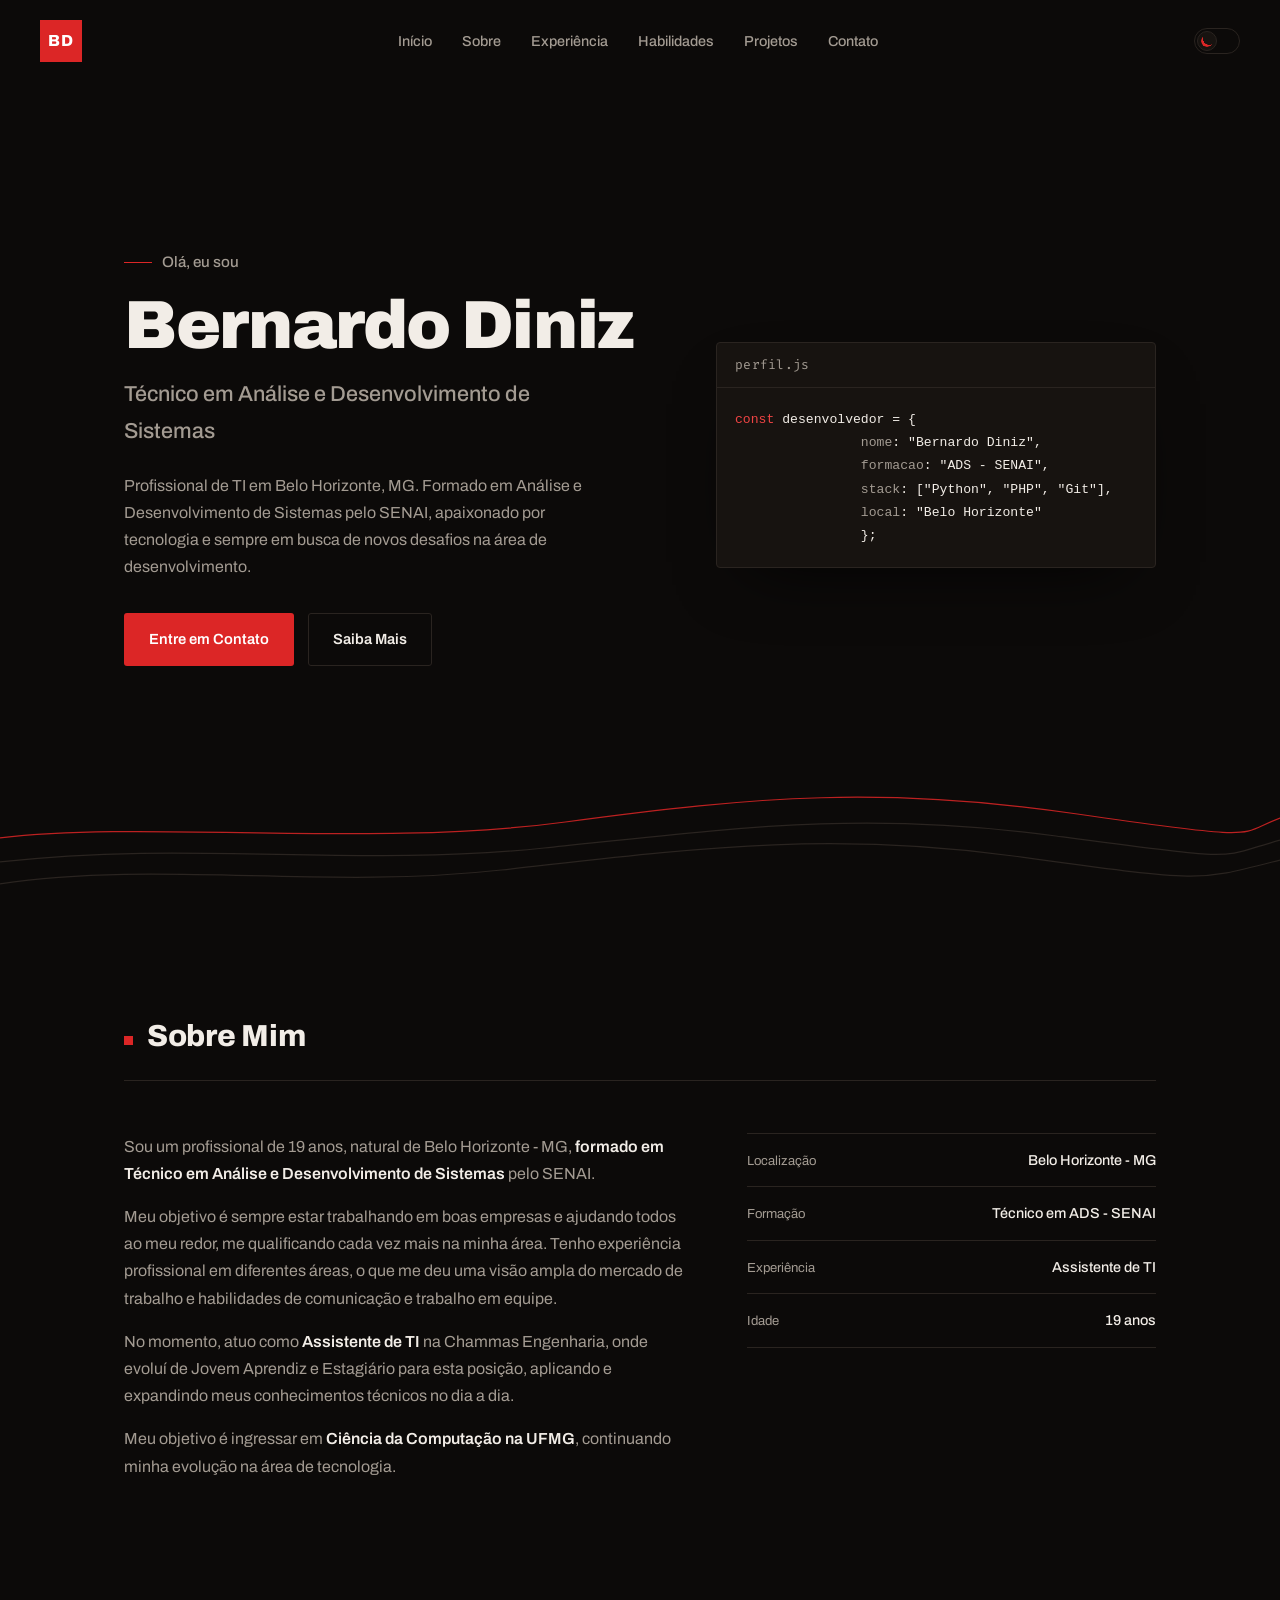
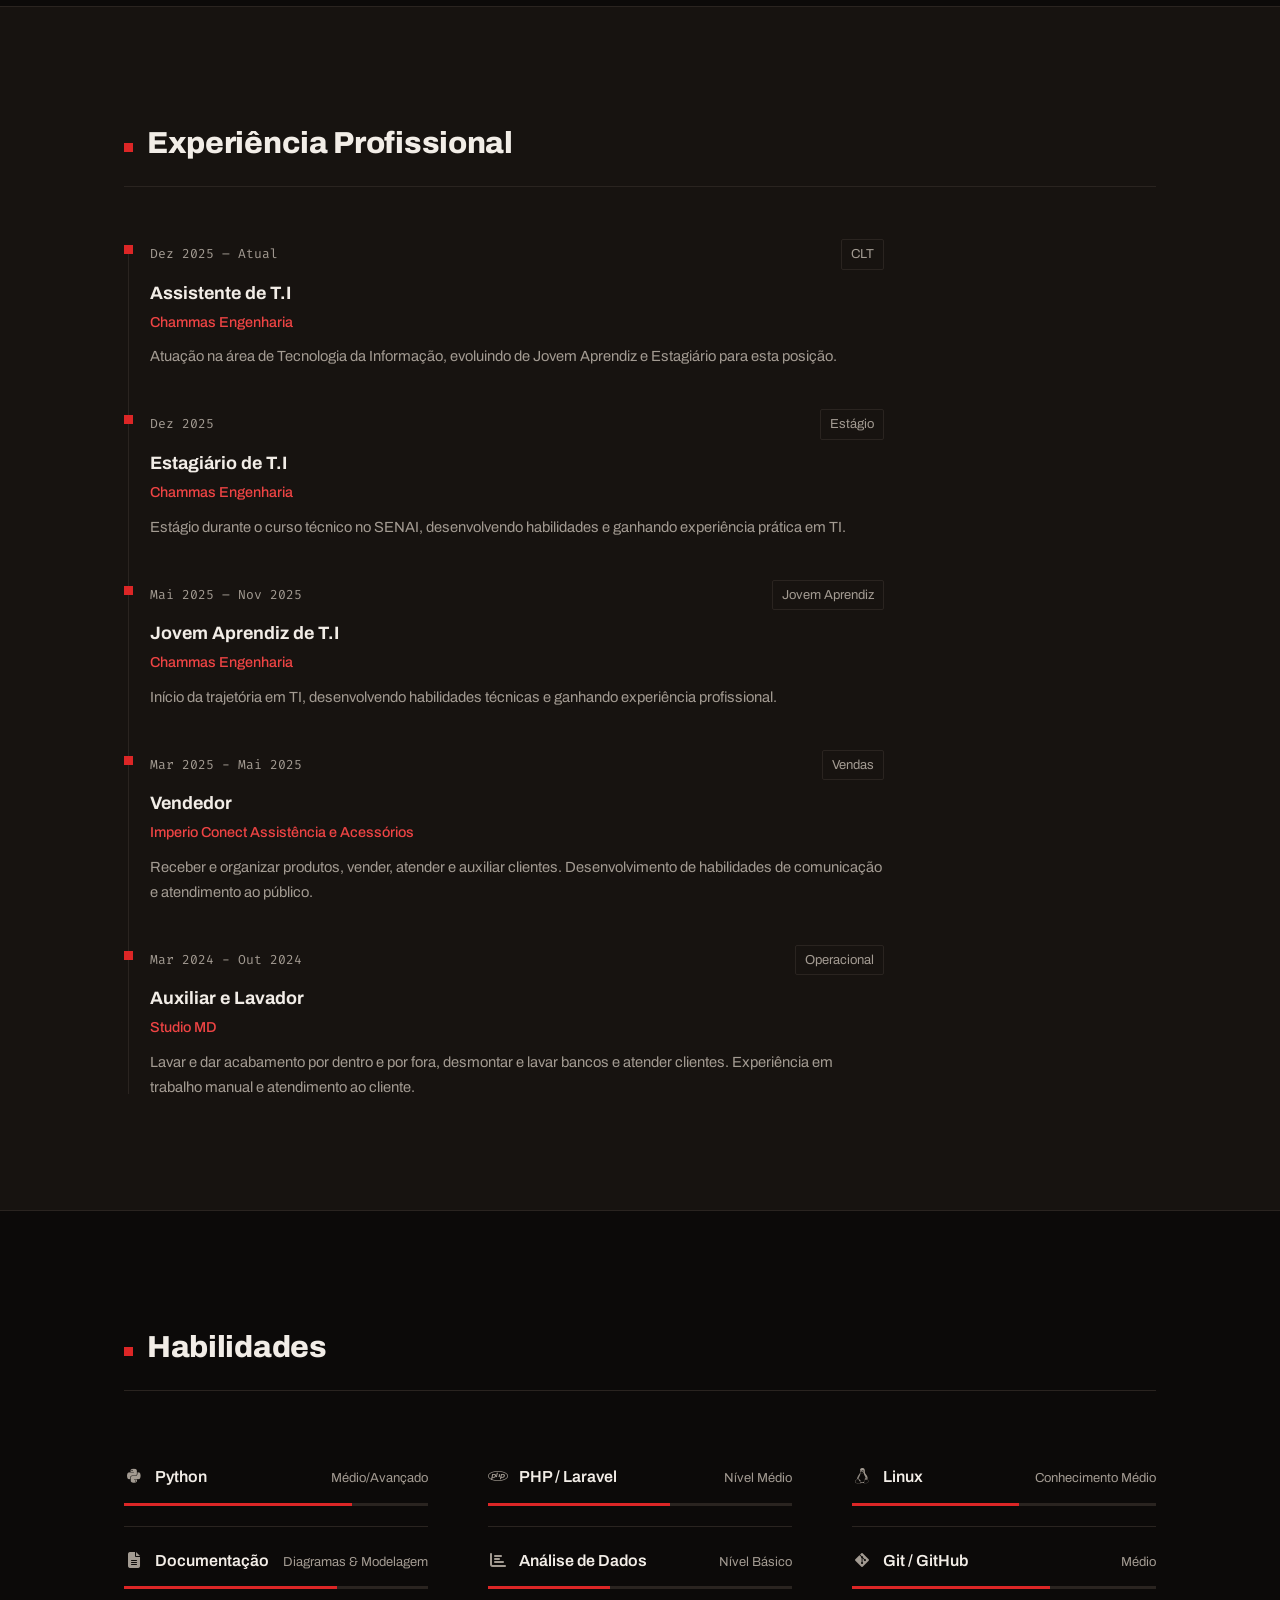
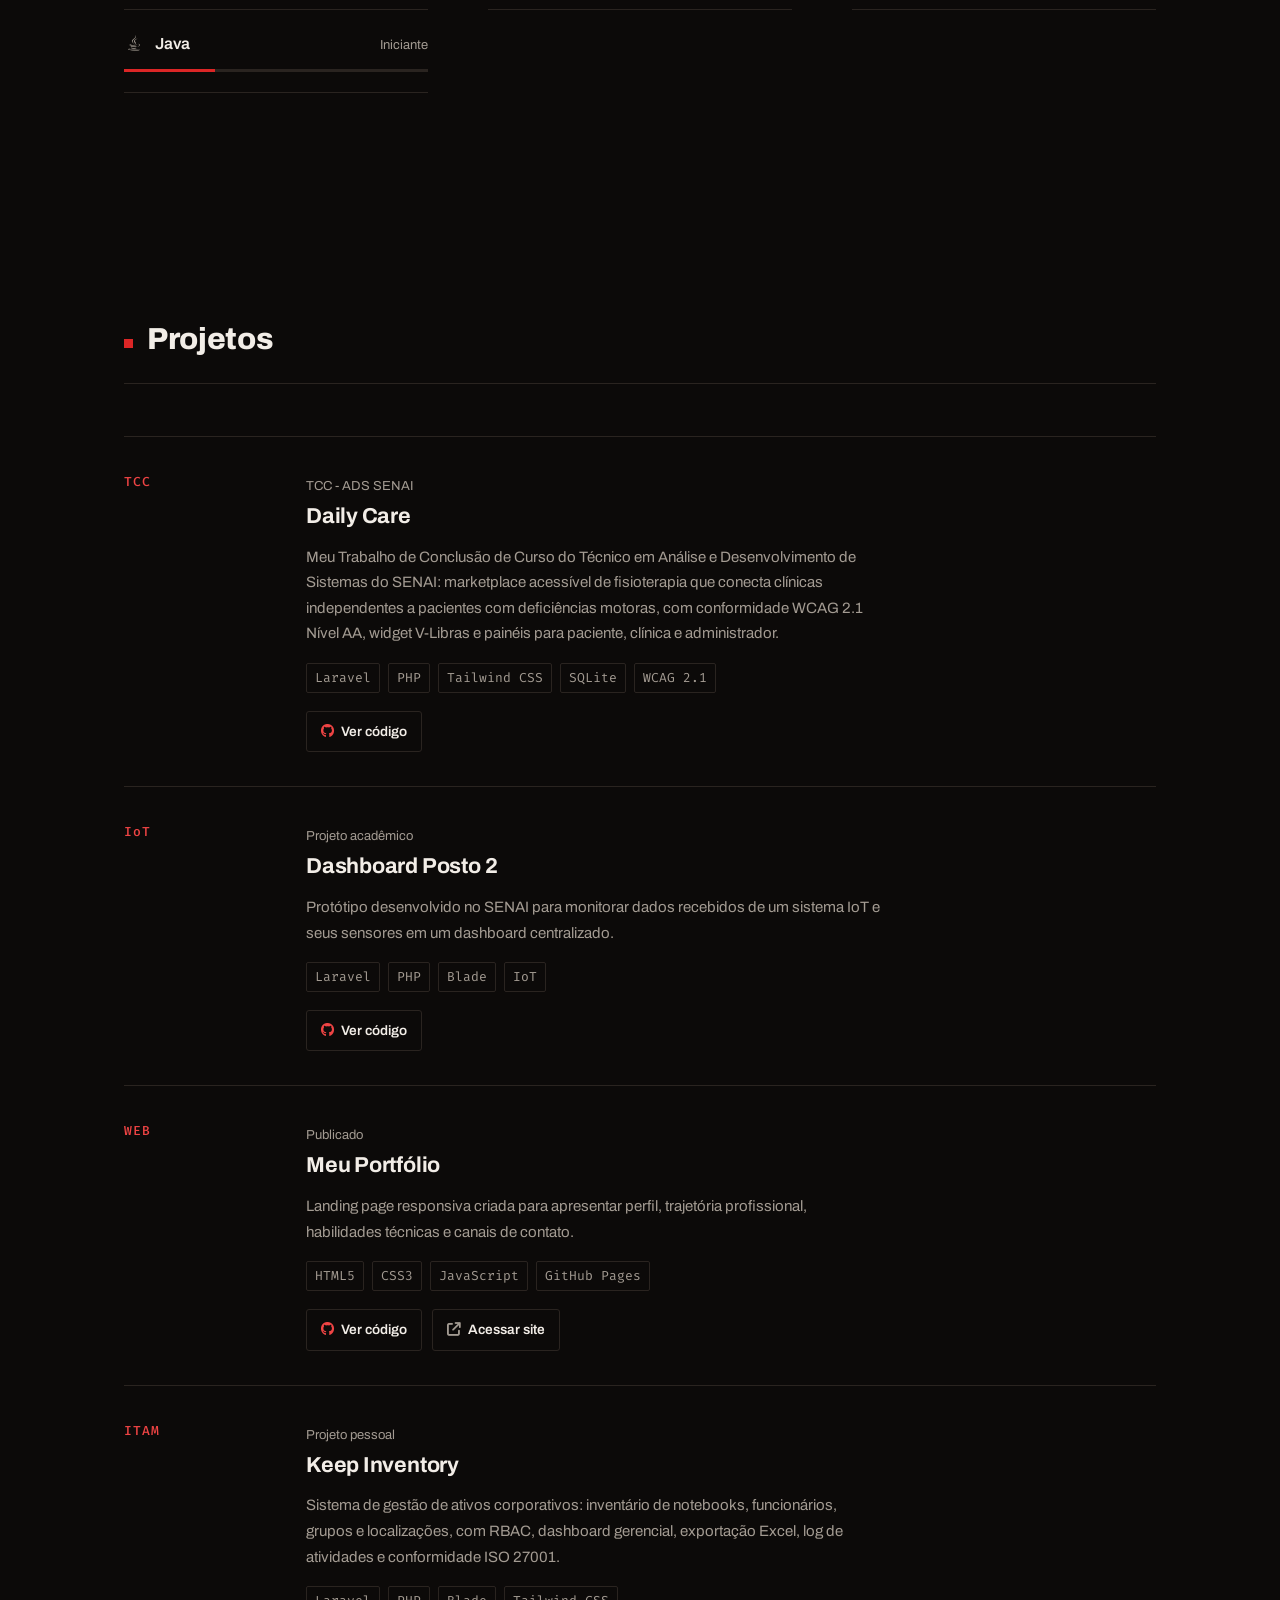
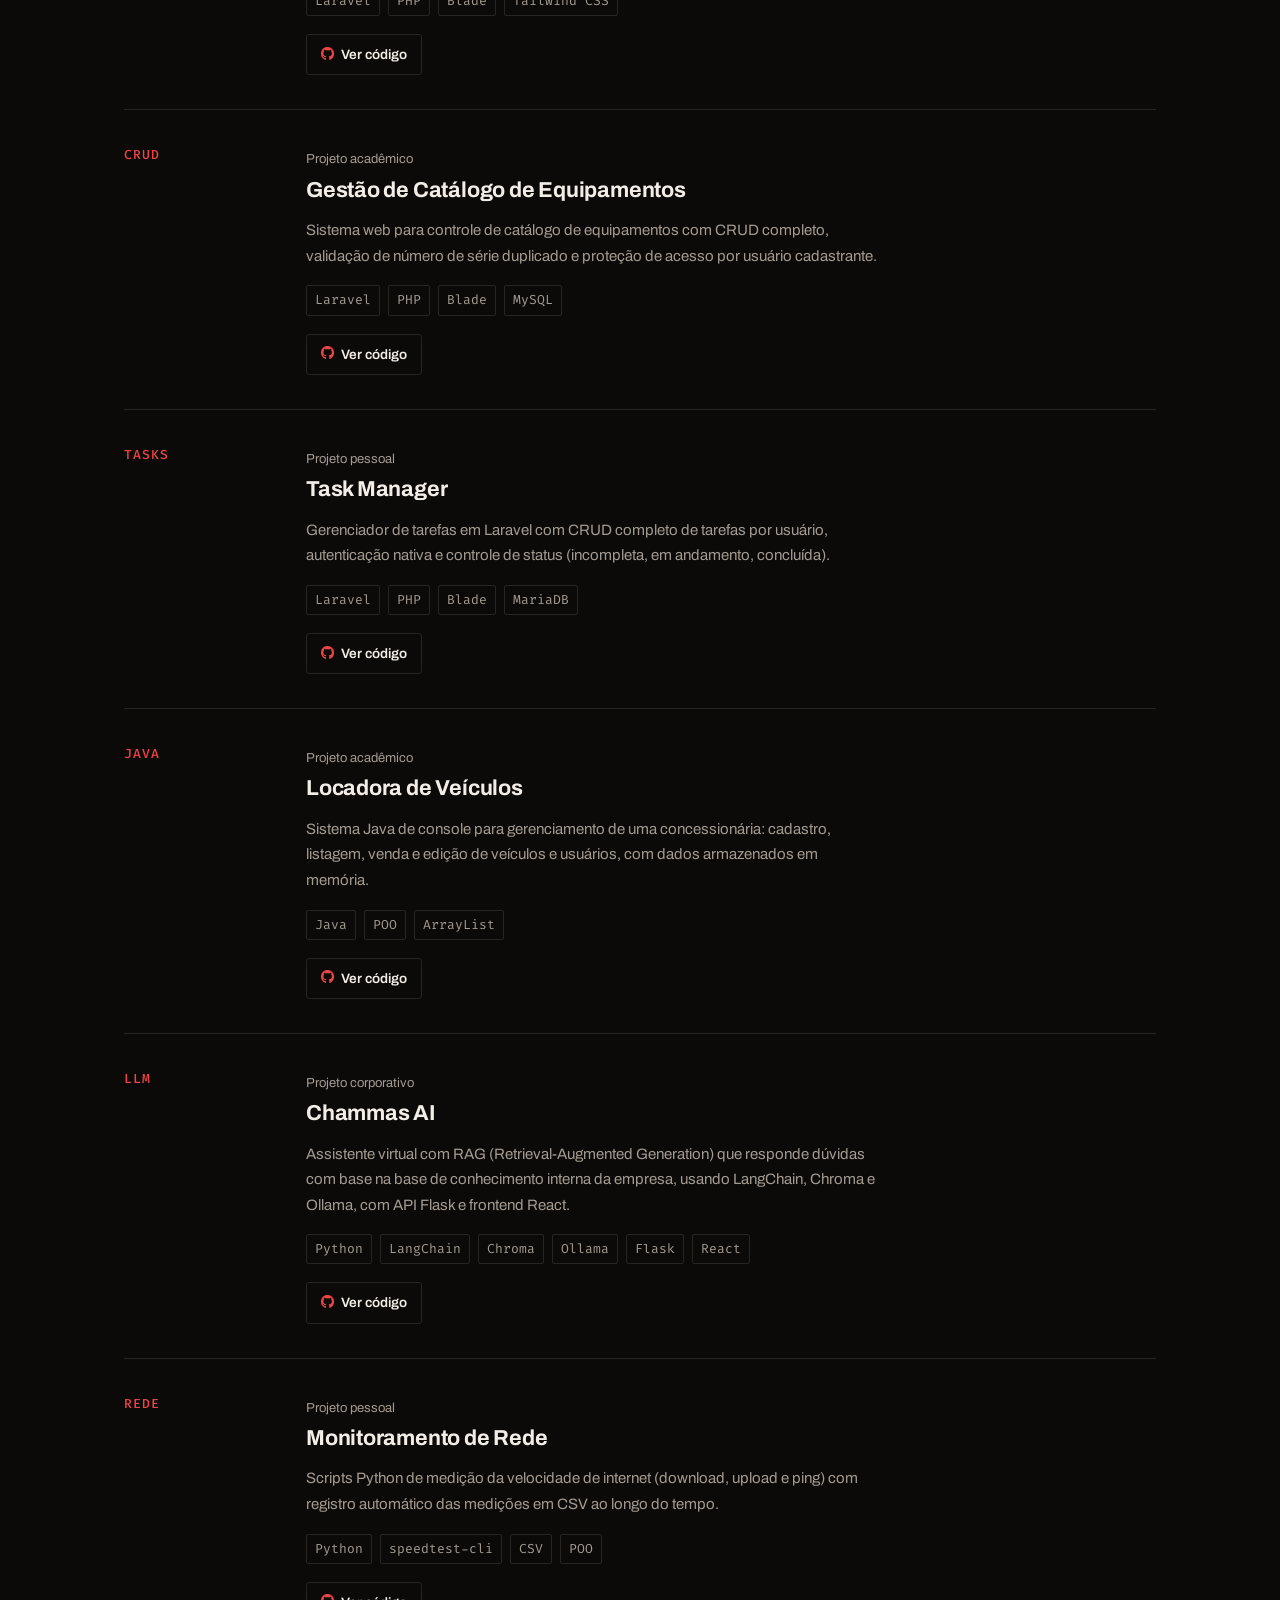
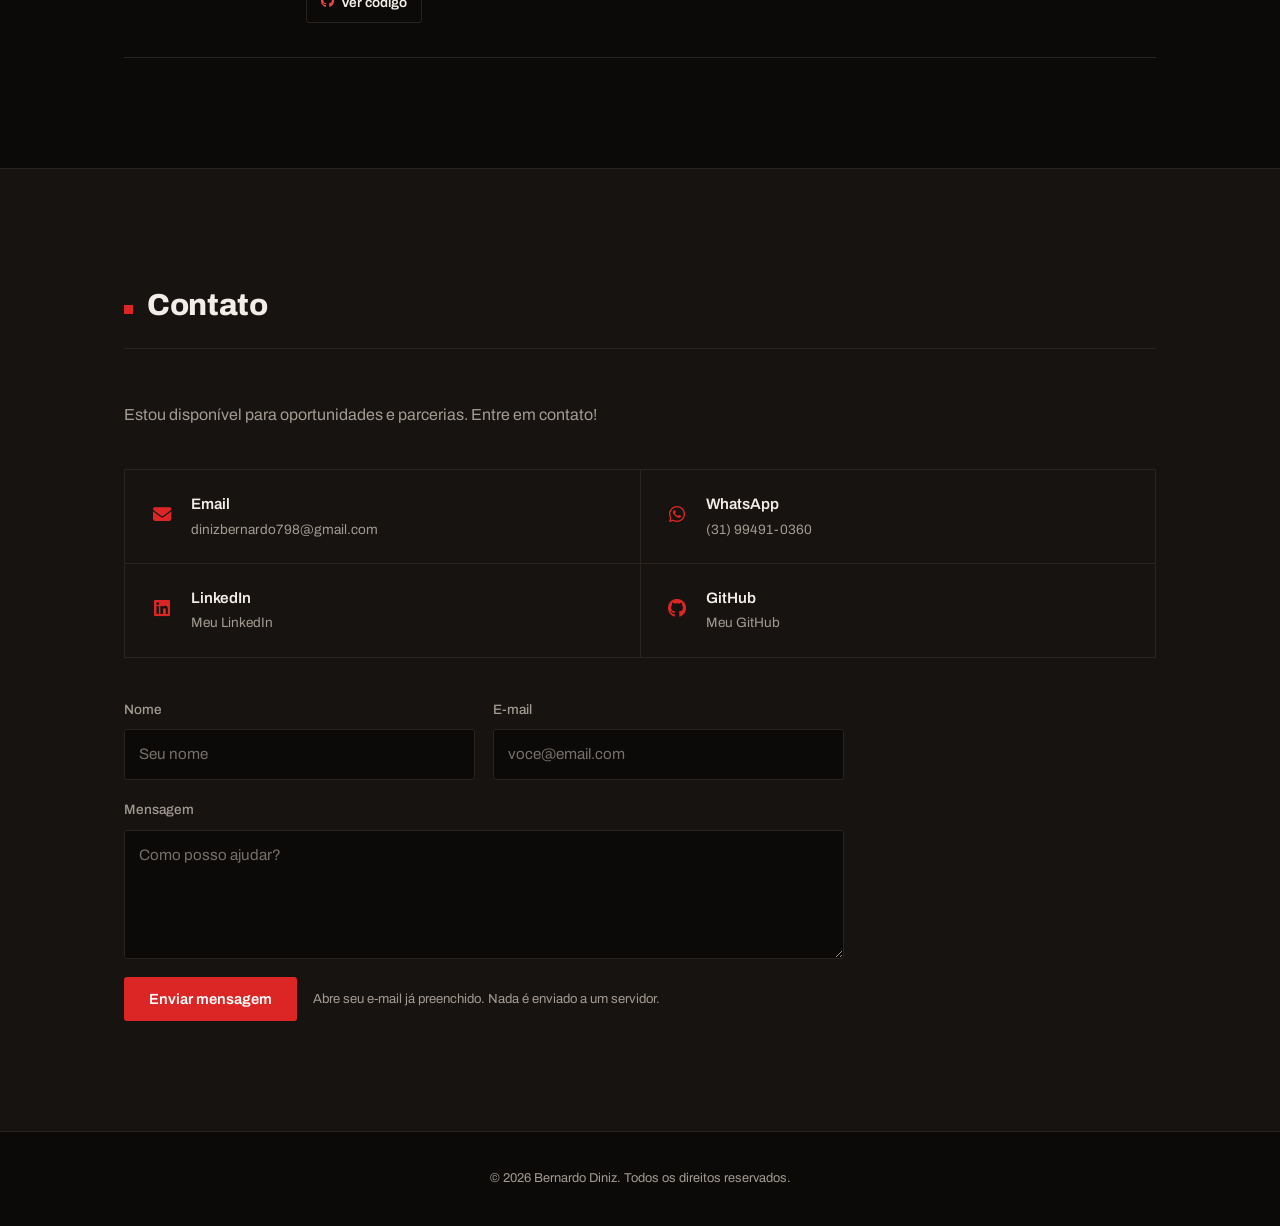
==== index.html @ f407afa0 "feat: redesenha o portfólio na direção "Minério" Reinterpreta a identidade preto-e-vermelho como uma" ====
<!DOCTYPE html>
<html lang="pt-BR">

<head>
  <meta charset="UTF-8">
  <meta name="viewport" content="width=device-width, initial-scale=1.0">
  <meta name="description"
    content="Portfólio de Bernardo Diniz, Assistente de TI em Belo Horizonte - MG. Formado em Análise e Desenvolvimento de Sistemas pelo SENAI, com experiência em Python, PHP/Laravel, Linux e Git.">
  <meta name="theme-color" content="#0c0a09">
  <link rel="icon"
    href="data:image/svg+xml,%3Csvg xmlns='http://www.w3.org/2000/svg' viewBox='0 0 100 100'%3E%3Crect width='100' height='100' rx='20' fill='%23dc2626'/%3E%3Ctext x='50' y='55' font-family='Arial' font-size='45' font-weight='bold' fill='white' text-anchor='middle' dominant-baseline='middle'%3EBD%3C/text%3E%3C/svg%3E">
  <title>Bernardo Diniz | Portfólio</title>
  <!-- avoid-ai-design-ignore-file: K7 — o estilo de foco (:focus-visible) é definido globalmente em style.css -->
  <script>document.documentElement.classList.add('js');</script>
  <link rel="preconnect" href="https://fonts.googleapis.com">
  <link rel="preconnect" href="https://fonts.gstatic.com" crossorigin>
  <link
    href="https://fonts.googleapis.com/css2?family=Archivo:wght@400;500;600;700;800;900&family=Fira+Code:wght@400;500&display=swap"
    rel="stylesheet">
  <link rel="stylesheet" href="https://cdnjs.cloudflare.com/ajax/libs/font-awesome/6.5.1/css/all.min.css">
  <link rel="stylesheet" href="style.css">
</head>

<body>
  <div class="scroll-progress" aria-hidden="true"></div>

  <a class="skip-link" href="#main">Pular para o conteúdo</a>

  <nav class="navbar" aria-label="Navegação principal">
    <a class="nav-brand" href="#home" aria-label="Bernardo Diniz — início">
      <span class="brand-mark" aria-hidden="true">BD</span>
    </a>
    <ul class="nav-links" id="nav-links">
      <li><a href="#home">Início</a></li>
      <li><a href="#about">Sobre</a></li>
      <li><a href="#experience">Experiência</a></li>
      <li><a href="#skills">Habilidades</a></li>
      <li><a href="#projects">Projetos</a></li>
      <li><a href="#contact">Contato</a></li>
    </ul>
    <div class="nav-actions">
      <label class="theme-toggle" for="theme-switch">
        <input type="checkbox" id="theme-switch" class="theme-input" aria-label="Alternar entre tema escuro e claro">
        <span class="theme-track" aria-hidden="true">
          <span class="theme-thumb">
            <span class="theme-face theme-face-moon"></span>
            <span class="theme-face theme-face-sun"></span>
          </span>
        </span>
      </label>
      <button class="menu-toggle" aria-label="Menu" aria-expanded="false" aria-controls="nav-links">
        <span></span>
        <span></span>
        <span></span>
      </button>
    </div>
  </nav>

  <main id="main">
    <section id="home" class="hero">
      <div class="hero-inner">
        <div class="hero-content">
          <p class="hero-greeting">Olá, eu sou</p>
          <h1 class="hero-name">Bernardo Diniz</h1>
          <h2 class="hero-title">Técnico em Análise e Desenvolvimento de Sistemas</h2>
          <p class="hero-description">Profissional de TI em Belo Horizonte, MG. Formado em Análise e Desenvolvimento de
            Sistemas pelo SENAI, apaixonado por tecnologia e sempre em busca de novos desafios na área de
            desenvolvimento.</p>
          <div class="hero-buttons">
            <a href="#contact" class="btn btn-primary">Entre em Contato</a>
            <a href="#about" class="btn btn-secondary">Saiba Mais</a>
          </div>
        </div>
        <div class="hero-decoration">
          <div class="code-block">
            <div class="code-head">perfil.js</div>
            <pre><code><span class="code-keyword">const</span> <span class="code-var">desenvolvedor</span> = {
                <span class="code-prop">nome</span>: <span class="code-string">"Bernardo Diniz"</span>,
                <span class="code-prop">formacao</span>: <span class="code-string">"ADS - SENAI"</span>,
                <span class="code-prop">stack</span>: [<span class="code-string">"Python"</span>, <span
                  class="code-string">"PHP"</span>, <span class="code-string">"Git"</span>],
                <span class="code-prop">local</span>: <span class="code-string">"Belo Horizonte"</span>
                };</code></pre>
          </div>
        </div>
      </div>
      <svg class="strata" viewBox="0 0 1200 150" preserveAspectRatio="none" aria-hidden="true" focusable="false">
        <path d="M0 132 C 150 108, 300 138, 470 118 S 770 78, 950 104 S 1120 130, 1200 108" />
        <path d="M0 110 C 180 88, 330 116, 510 96 S 810 58, 990 84 S 1140 106, 1200 88" />
        <path class="strata-signal" d="M0 86 C 140 68, 350 96, 530 70 S 830 34, 1010 62 S 1160 82, 1200 66" />
      </svg>
    </section>

    <section id="about" class="section about">
      <div class="container">
        <div class="section-head">
          <h2 class="section-title">Sobre Mim</h2>
        </div>
        <div class="about-content">
          <div class="about-text">
            <p>Sou um profissional de 19 anos, natural de Belo Horizonte - MG, <strong>formado em Técnico em Análise e
                Desenvolvimento de Sistemas</strong> pelo SENAI.</p>
            <p>Meu objetivo é sempre estar trabalhando em boas empresas e ajudando todos ao meu redor, me qualificando
              cada vez mais na minha área. Tenho experiência profissional em diferentes áreas, o que me deu uma visão
              ampla do mercado de trabalho e habilidades de comunicação e trabalho em equipe.</p>
            <p>No momento, atuo como <strong>Assistente de TI</strong> na Chammas Engenharia, onde evoluí de Jovem
              Aprendiz e Estagiário para esta posição, aplicando e expandindo meus conhecimentos técnicos no dia a dia.
            </p>
            <p>Meu objetivo é ingressar em <strong>Ciência da Computação na UFMG</strong>, continuando minha evolução na
              área de tecnologia.</p>
          </div>
          <dl class="about-info reveal">
            <div class="spec-item">
              <dt>Localização</dt>
              <dd>Belo Horizonte - MG</dd>
            </div>
            <div class="spec-item">
              <dt>Formação</dt>
              <dd>Técnico em ADS - SENAI</dd>
            </div>
            <div class="spec-item">
              <dt>Experiência</dt>
              <dd>Assistente de TI</dd>
            </div>
            <div class="spec-item">
              <dt>Idade</dt>
              <dd>19 anos</dd>
            </div>
          </dl>
        </div>
      </div>
    </section>

    <section id="experience" class="section experience">
      <div class="container">
        <div class="section-head">
          <h2 class="section-title">Experiência Profissional</h2>
        </div>
        <ol class="timeline reveal">
          <li class="timeline-item">
            <span class="timeline-marker" aria-hidden="true"></span>
            <div class="timeline-content">
              <div class="timeline-header">
                <span class="timeline-date">Dez 2025 – Atual</span>
                <span class="timeline-type">CLT</span>
              </div>
              <h3>Assistente de T.I</h3>
              <h4>Chammas Engenharia</h4>
              <p>Atuação na área de Tecnologia da Informação, evoluindo de Jovem Aprendiz e Estagiário para esta
                posição.</p>
            </div>
          </li>

          <li class="timeline-item">
            <span class="timeline-marker" aria-hidden="true"></span>
            <div class="timeline-content">
              <div class="timeline-header">
                <span class="timeline-date">Dez 2025</span>
                <span class="timeline-type">Estágio</span>
              </div>
              <h3>Estagiário de T.I</h3>
              <h4>Chammas Engenharia</h4>
              <p>Estágio durante o curso técnico no SENAI, desenvolvendo habilidades e ganhando experiência prática em
                TI.</p>
            </div>
          </li>

          <li class="timeline-item">
            <span class="timeline-marker" aria-hidden="true"></span>
            <div class="timeline-content">
              <div class="timeline-header">
                <span class="timeline-date">Mai 2025 – Nov 2025</span>
                <span class="timeline-type">Jovem Aprendiz</span>
              </div>
              <h3>Jovem Aprendiz de T.I</h3>
              <h4>Chammas Engenharia</h4>
              <p>Início da trajetória em TI, desenvolvendo habilidades técnicas e ganhando experiência profissional.</p>
            </div>
          </li>

          <li class="timeline-item">
            <span class="timeline-marker" aria-hidden="true"></span>
            <div class="timeline-content">
              <div class="timeline-header">
                <span class="timeline-date">Mar 2025 - Mai 2025</span>
                <span class="timeline-type">Vendas</span>
              </div>
              <h3>Vendedor</h3>
              <h4>Imperio Conect Assistência e Acessórios</h4>
              <p>Receber e organizar produtos, vender, atender e auxiliar clientes. Desenvolvimento de habilidades de
                comunicação e atendimento ao público.</p>
            </div>
          </li>

          <li class="timeline-item">
            <span class="timeline-marker" aria-hidden="true"></span>
            <div class="timeline-content">
              <div class="timeline-header">
                <span class="timeline-date">Mar 2024 - Out 2024</span>
                <span class="timeline-type">Operacional</span>
              </div>
              <h3>Auxiliar e Lavador</h3>
              <h4>Studio MD</h4>
              <p>Lavar e dar acabamento por dentro e por fora, desmontar e lavar bancos e atender clientes. Experiência
                em trabalho manual e atendimento ao cliente.</p>
            </div>
          </li>
        </ol>
      </div>
    </section>

    <section id="skills" class="section skills">
      <div class="container">
        <div class="section-head">
          <h2 class="section-title">Habilidades</h2>
        </div>
        <div class="skills-list reveal">
          <div class="skill" style="--level: 75">
            <div class="skill-head">
              <span class="skill-icon" aria-hidden="true"><i class="fab fa-python"></i></span>
              <h3>Python</h3>
              <span class="skill-text">Médio/Avançado</span>
            </div>
            <div class="skill-meter" role="progressbar" aria-valuemin="0" aria-valuemax="100" aria-valuenow="75"
              aria-label="Python: Médio/Avançado">
              <span class="skill-meter-fill"></span>
            </div>
          </div>

          <div class="skill" style="--level: 60">
            <div class="skill-head">
              <span class="skill-icon" aria-hidden="true"><i class="fab fa-php"></i></span>
              <h3>PHP / Laravel</h3>
              <span class="skill-text">Nível Médio</span>
            </div>
            <div class="skill-meter" role="progressbar" aria-valuemin="0" aria-valuemax="100" aria-valuenow="60"
              aria-label="PHP / Laravel: Nível Médio">
              <span class="skill-meter-fill"></span>
            </div>
          </div>

          <div class="skill" style="--level: 55">
            <div class="skill-head">
              <span class="skill-icon" aria-hidden="true"><i class="fab fa-linux"></i></span>
              <h3>Linux</h3>
              <span class="skill-text">Conhecimento Médio</span>
            </div>
            <div class="skill-meter" role="progressbar" aria-valuemin="0" aria-valuemax="100" aria-valuenow="55"
              aria-label="Linux: Conhecimento Médio">
              <span class="skill-meter-fill"></span>
            </div>
          </div>

          <div class="skill" style="--level: 70">
            <div class="skill-head">
              <span class="skill-icon" aria-hidden="true"><i class="fas fa-file-alt"></i></span>
              <h3>Documentação</h3>
              <span class="skill-text">Diagramas &amp; Modelagem</span>
            </div>
            <div class="skill-meter" role="progressbar" aria-valuemin="0" aria-valuemax="100" aria-valuenow="70"
              aria-label="Documentação: Diagramas e Modelagem de Sistemas">
              <span class="skill-meter-fill"></span>
            </div>
          </div>

          <div class="skill" style="--level: 40">
            <div class="skill-head">
              <span class="skill-icon" aria-hidden="true"><i class="fas fa-chart-bar"></i></span>
              <h3>Análise de Dados</h3>
              <span class="skill-text">Nível Básico</span>
            </div>
            <div class="skill-meter" role="progressbar" aria-valuemin="0" aria-valuemax="100" aria-valuenow="40"
              aria-label="Análise de Dados: Nível Básico">
              <span class="skill-meter-fill"></span>
            </div>
          </div>

          <div class="skill" style="--level: 65">
            <div class="skill-head">
              <span class="skill-icon" aria-hidden="true"><i class="fab fa-git-alt"></i></span>
              <h3>Git / GitHub</h3>
              <span class="skill-text">Médio</span>
            </div>
            <div class="skill-meter" role="progressbar" aria-valuemin="0" aria-valuemax="100" aria-valuenow="65"
              aria-label="Git / GitHub: Médio">
              <span class="skill-meter-fill"></span>
            </div>
          </div>

          <div class="skill" style="--level: 30">
            <div class="skill-head">
              <span class="skill-icon" aria-hidden="true"><i class="fab fa-java"></i></span>
              <h3>Java</h3>
              <span class="skill-text">Iniciante</span>
            </div>
            <div class="skill-meter" role="progressbar" aria-valuemin="0" aria-valuemax="100" aria-valuenow="30"
              aria-label="Java: Iniciante">
              <span class="skill-meter-fill"></span>
            </div>
          </div>
        </div>
      </div>
    </section>

    <section id="projects" class="section projects">
      <div class="container">
        <div class="section-head">
          <h2 class="section-title">Projetos</h2>
        </div>
        <div class="projects-list reveal">
          <article class="project">
            <div class="project-rail">
              <span class="project-code">TCC</span>
            </div>
            <div class="project-body">
              <span class="project-status">TCC - ADS SENAI</span>
              <h3>Daily Care</h3>
              <p>Meu Trabalho de Conclusão de Curso do Técnico em Análise e Desenvolvimento de Sistemas do SENAI:
                marketplace acessível de fisioterapia que conecta clínicas independentes a pacientes com deficiências
                motoras, com conformidade WCAG 2.1 Nível AA, widget V-Libras e painéis para paciente, clínica e
                administrador.</p>
              <ul class="project-techs">
                <li>Laravel</li>
                <li>PHP</li>
                <li>Tailwind CSS</li>
                <li>SQLite</li>
                <li>WCAG 2.1</li>
              </ul>
              <div class="project-links">
                <a href="https://github.com/BernardoDiniz-1898/dailycare" target="_blank" rel="noopener noreferrer"
                  class="project-link">
                  <i class="fab fa-github" aria-hidden="true"></i>
                  Ver código
                </a>
              </div>
            </div>
          </article>

          <article class="project">
            <div class="project-rail">
              <span class="project-code">IoT</span>
            </div>
            <div class="project-body">
              <span class="project-status">Projeto acadêmico</span>
              <h3>Dashboard Posto 2</h3>
              <p>Protótipo desenvolvido no SENAI para monitorar dados recebidos de um sistema IoT e seus sensores em um
                dashboard centralizado.</p>
              <ul class="project-techs">
                <li>Laravel</li>
                <li>PHP</li>
                <li>Blade</li>
                <li>IoT</li>
              </ul>
              <div class="project-links">
                <a href="https://github.com/BernardoDiniz-1898/dashboard-posto2" target="_blank"
                  rel="noopener noreferrer" class="project-link">
                  <i class="fab fa-github" aria-hidden="true"></i>
                  Ver código
                </a>
              </div>
            </div>
          </article>

          <article class="project">
            <div class="project-rail">
              <span class="project-code">WEB</span>
            </div>
            <div class="project-body">
              <span class="project-status">Publicado</span>
              <h3>Meu Portfólio</h3>
              <p>Landing page responsiva criada para apresentar perfil, trajetória profissional, habilidades técnicas e
                canais de contato.</p>
              <ul class="project-techs">
                <li>HTML5</li>
                <li>CSS3</li>
                <li>JavaScript</li>
                <li>GitHub Pages</li>
              </ul>
              <div class="project-links">
                <a href="https://github.com/BernardoDiniz-1898/Meu-Portifolio" target="_blank" rel="noopener noreferrer"
                  class="project-link">
                  <i class="fab fa-github" aria-hidden="true"></i>
                  Ver código
                </a>
                <a href="https://bernardodiniz-1898.github.io/Meu-Portifolio/" target="_blank" rel="noopener noreferrer"
                  class="project-link project-link-secondary">
                  <i class="fas fa-arrow-up-right-from-square" aria-hidden="true"></i>
                  Acessar site
                </a>
              </div>
            </div>
          </article>

          <article class="project">
            <div class="project-rail">
              <span class="project-code">ITAM</span>
            </div>
            <div class="project-body">
              <span class="project-status">Projeto pessoal</span>
              <h3>Keep Inventory</h3>
              <p>Sistema de gestão de ativos corporativos: inventário de notebooks, funcionários, grupos e localizações,
                com RBAC, dashboard gerencial, exportação Excel, log de atividades e conformidade ISO 27001.</p>
              <ul class="project-techs">
                <li>Laravel</li>
                <li>PHP</li>
                <li>Blade</li>
                <li>Tailwind CSS</li>
              </ul>
              <div class="project-links">
                <a href="https://github.com/BernardoDiniz-1898/Projeto-Inventario-de-Ativos-Corporativo" target="_blank"
                  rel="noopener noreferrer" class="project-link">
                  <i class="fab fa-github" aria-hidden="true"></i>
                  Ver código
                </a>
              </div>
            </div>
          </article>

          <article class="project">
            <div class="project-rail">
              <span class="project-code">CRUD</span>
            </div>
            <div class="project-body">
              <span class="project-status">Projeto acadêmico</span>
              <h3>Gestão de Catálogo de Equipamentos</h3>
              <p>Sistema web para controle de catálogo de equipamentos com CRUD completo, validação de número de série
                duplicado e proteção de acesso por usuário cadastrante.</p>
              <ul class="project-techs">
                <li>Laravel</li>
                <li>PHP</li>
                <li>Blade</li>
                <li>MySQL</li>
              </ul>
              <div class="project-links">
                <a href="https://github.com/BernardoDiniz-1898/gestao-de-catalogo" target="_blank"
                  rel="noopener noreferrer" class="project-link">
                  <i class="fab fa-github" aria-hidden="true"></i>
                  Ver código
                </a>
              </div>
            </div>
          </article>

          <article class="project">
            <div class="project-rail">
              <span class="project-code">TASKS</span>
            </div>
            <div class="project-body">
              <span class="project-status">Projeto pessoal</span>
              <h3>Task Manager</h3>
              <p>Gerenciador de tarefas em Laravel com CRUD completo de tarefas por usuário, autenticação nativa e
                controle de status (incompleta, em andamento, concluída).</p>
              <ul class="project-techs">
                <li>Laravel</li>
                <li>PHP</li>
                <li>Blade</li>
                <li>MariaDB</li>
              </ul>
              <div class="project-links">
                <a href="https://github.com/BernardoDiniz-1898/taks-menager-" target="_blank" rel="noopener noreferrer"
                  class="project-link">
                  <i class="fab fa-github" aria-hidden="true"></i>
                  Ver código
                </a>
              </div>
            </div>
          </article>

          <article class="project">
            <div class="project-rail">
              <span class="project-code">JAVA</span>
            </div>
            <div class="project-body">
              <span class="project-status">Projeto acadêmico</span>
              <h3>Locadora de Veículos</h3>
              <p>Sistema Java de console para gerenciamento de uma concessionária: cadastro, listagem, venda e edição de
                veículos e usuários, com dados armazenados em memória.</p>
              <ul class="project-techs">
                <li>Java</li>
                <li>POO</li>
                <li>ArrayList</li>
              </ul>
              <div class="project-links">
                <a href="https://github.com/BernardoDiniz-1898/Locadora-de-Veiculos---JAVA-SENAI-" target="_blank"
                  rel="noopener noreferrer" class="project-link">
                  <i class="fab fa-github" aria-hidden="true"></i>
                  Ver código
                </a>
              </div>
            </div>
          </article>

          <article class="project">
            <div class="project-rail">
              <span class="project-code">LLM</span>
            </div>
            <div class="project-body">
              <span class="project-status">Projeto corporativo</span>
              <h3>Chammas AI</h3>
              <p>Assistente virtual com RAG (Retrieval-Augmented Generation) que responde dúvidas com base na base de
                conhecimento interna da empresa, usando LangChain, Chroma e Ollama, com API Flask e frontend React.</p>
              <ul class="project-techs">
                <li>Python</li>
                <li>LangChain</li>
                <li>Chroma</li>
                <li>Ollama</li>
                <li>Flask</li>
                <li>React</li>
              </ul>
              <div class="project-links">
                <a href="https://github.com/BernardoDiniz-1898/LLM---Chammas" target="_blank" rel="noopener noreferrer"
                  class="project-link">
                  <i class="fab fa-github" aria-hidden="true"></i>
                  Ver código
                </a>
              </div>
            </div>
          </article>

          <article class="project">
            <div class="project-rail">
              <span class="project-code">REDE</span>
            </div>
            <div class="project-body">
              <span class="project-status">Projeto pessoal</span>
              <h3>Monitoramento de Rede</h3>
              <p>Scripts Python de medição da velocidade de internet (download, upload e ping) com registro automático
                das medições em CSV ao longo do tempo.</p>
              <ul class="project-techs">
                <li>Python</li>
                <li>speedtest-cli</li>
                <li>CSV</li>
                <li>POO</li>
              </ul>
              <div class="project-links">
                <a href="https://github.com/BernardoDiniz-1898/Projeto-de-Monitoramento-de-Rede" target="_blank"
                  rel="noopener noreferrer" class="project-link">
                  <i class="fab fa-github" aria-hidden="true"></i>
                  Ver código
                </a>
              </div>
            </div>
          </article>
        </div>
      </div>
    </section>

    <section id="contact" class="section contact">
      <div class="container">
        <div class="section-head">
          <h2 class="section-title">Contato</h2>
        </div>
        <p class="contact-subtitle">Estou disponível para oportunidades e parcerias. Entre em contato!</p>
        <div class="contact-list reveal">
          <a href="mailto:dinizbernardo798@gmail.com" class="contact-item">
            <span class="contact-icon" aria-hidden="true"><i class="fas fa-envelope"></i></span>
            <div class="contact-body">
              <h3>Email</h3>
              <p>dinizbernardo798@gmail.com</p>
            </div>
          </a>
          <a href="https://wa.me/5531994910360" target="_blank" rel="noopener noreferrer" class="contact-item">
            <span class="contact-icon" aria-hidden="true"><i class="fab fa-whatsapp"></i></span>
            <div class="contact-body">
              <h3>WhatsApp</h3>
              <p>(31) 99491-0360</p>
            </div>
          </a>
          <a href="https://www.linkedin.com/in/bernardo-diniz-275442356" target="_blank" rel="noopener noreferrer"
            class="contact-item">
            <span class="contact-icon" aria-hidden="true"><i class="fab fa-linkedin"></i></span>
            <div class="contact-body">
              <h3>LinkedIn</h3>
              <p>Meu LinkedIn</p>
            </div>
          </a>
          <a href="https://github.com/BernardoDiniz-1898" target="_blank" rel="noopener noreferrer"
            class="contact-item">
            <span class="contact-icon" aria-hidden="true"><i class="fab fa-github"></i></span>
            <div class="contact-body">
              <h3>GitHub</h3>
              <p>Meu GitHub</p>
            </div>
          </a>
        </div>

        <form class="contact-form reveal" id="contact-form">
          <div class="field">
            <label for="cf-name">Nome</label>
            <input id="cf-name" name="name" type="text" required minlength="2" autocomplete="name"
              placeholder="Seu nome">
          </div>
          <div class="field">
            <label for="cf-email">E-mail</label>
            <input id="cf-email" name="email" type="email" required autocomplete="email" placeholder="voce@email.com">
          </div>
          <div class="field field-full">
            <label for="cf-message">Mensagem</label>
            <textarea id="cf-message" name="message" rows="4" required minlength="10"
              placeholder="Como posso ajudar?"></textarea>
          </div>
          <div class="form-actions">
            <button type="submit" class="btn btn-primary">Enviar mensagem</button>
            <p class="form-note">Abre seu e-mail já preenchido. Nada é enviado a um servidor.</p>
          </div>
        </form>
      </div>
    </section>
  </main>

  <footer class="footer">
    <p>&copy; 2026 Bernardo Diniz. Todos os direitos reservados.</p>
  </footer>

  <script>
    (function () {
      var menuToggle = document.querySelector('.menu-toggle');
      var navLinks = document.querySelector('.nav-links');

      function setMenu(open) {
        navLinks.classList.toggle('active', open);
        menuToggle.classList.toggle('active', open);
        menuToggle.setAttribute('aria-expanded', String(open));
      }

      menuToggle.addEventListener('click', function () {
        setMenu(!navLinks.classList.contains('active'));
      });

      document.querySelectorAll('.nav-links a').forEach(function (link) {
        link.addEventListener('click', function () {setMenu(false);});
      });

      document.addEventListener('keydown', function (e) {
        if (e.key === 'Escape') {setMenu(false);}
      });

      var navbar = document.querySelector('.navbar');
      function onScroll() {
        navbar.classList.toggle('scrolled', window.scrollY > 50);
      }
      onScroll();
      window.addEventListener('scroll', onScroll, {passive: true});

      var reveals = document.querySelectorAll('.reveal');
      if ('IntersectionObserver' in window) {
        var observer = new IntersectionObserver(function (entries) {
          entries.forEach(function (entry) {
            if (entry.isIntersecting) {
              entry.target.classList.add('in-view');
              observer.unobserve(entry.target);
            }
          });
        }, {threshold: 0.12, rootMargin: '0px 0px -40px 0px'});
        reveals.forEach(function (el) {observer.observe(el);});
      } else {
        reveals.forEach(function (el) {el.classList.add('in-view');});
      }

      var form = document.getElementById('contact-form');
      if (form) {
        form.addEventListener('submit', function (e) {
          e.preventDefault();
          if (!form.reportValidity()) {return;}
          var name = document.getElementById('cf-name').value.trim();
          var email = document.getElementById('cf-email').value.trim();
          var message = document.getElementById('cf-message').value.trim();
          var subject = encodeURIComponent('Contato do portfólio — ' + name);
          var body = encodeURIComponent(message + '\n\n— ' + name + ' <' + email + '>');
          window.location.href = 'mailto:dinizbernardo798@gmail.com?subject=' + subject + '&body=' + body;
        });
      }
    })();
  </script>
</body>

</html>
---- style.css ----
/* avoid-ai-design-ignore: SD2, SD1 (identidade escolhida pelo autor: fundo quase preto + vermelho, o design "preto e vermelho". O SD1 é falso positivo: o bege #f2ede7 é apenas o tema claro opcional, e o vermelho #dc2626 é a marca, não terracota) */
/* =====================================================================
   Bernardo Diniz — Portfólio
   Direção: "Minério" — ficha técnica industrial
   Fundo preto quente + vermelho-óxido (ferro de Minas) como sinal.
   Tipografia: Archivo (grotesca industrial) + Fira Code (código/leitura).

   Índice (procure pelos banners "=====")
   - Tokens e reset
   - Base e tipografia
   - Barra de progresso e foco
   - Navbar, tema e menu
   - Hero
   - Seções (Sobre, Experiência, Habilidades, Projetos, Contato)
   - Footer
   - Revelação
   - Movimento reduzido
   - Responsivo
   ===================================================================== */

* {
    margin: 0;
    padding: 0;
    box-sizing: border-box;
}

:root {
    /* Fundo e superfícies: preto quente (poço de mina), não o preto frio padrão */
    --ground: #0c0a09;
    --surface: #171310;
    --surface-hover: #201a16;

    /* Tinta e texto secundário (AA ou melhor sobre o fundo) */
    --ink: #f2ede7;
    --muted: #a39b92;

    /* Sinal: vermelho-óxido. Um só trabalho: ação e "atual". */
    --signal: #dc2626;
    --signal-strong: #ef4444;
    --signal-dark: #b91c1c;
    --signal-soft: rgba(220, 38, 38, 0.12);

    /* Régua estrutural */
    --rule: #2a2420;

    /* Superfícies de interface */
    --nav-bg: rgba(12, 10, 9, 0.86);
    --shadow-strong: 0 28px 70px -34px rgba(0, 0, 0, 0.9);

    color-scheme: dark;

    --font-sans: 'Archivo', -apple-system, BlinkMacSystemFont, 'Segoe UI', sans-serif;
    --font-mono: 'Fira Code', ui-monospace, 'Cascadia Code', monospace;

    --maxw: 1080px;
    --pad: 24px;
    --ease: cubic-bezier(.2, .7, .2, 1);
}

/* Tema claro — o "dia" da mina: papel calcário, tinta grafite, o mesmo vermelho-óxido.
   Alternado sem JavaScript, só com o seletor :checked e :has(). */
:root:has(#theme-switch:checked) {
    color-scheme: light;
    --ground: #f2ede7;
    --surface: #e9e1d7;
    --surface-hover: #ded5c9;
    --ink: #1b1613;
    --muted: #5c534b;
    --signal: #dc2626;
    --signal-strong: #b91c1c;
    --signal-dark: #991b1b;
    --signal-soft: rgba(220, 38, 38, 0.10);
    --rule: #d9cfc3;
    --nav-bg: rgba(242, 237, 231, 0.85);
    --shadow-strong: 0 28px 70px -40px rgba(43, 33, 26, 0.4);
}

html {
    scroll-padding-top: 84px;
}

@media (prefers-reduced-motion: no-preference) {
    html { scroll-behavior: smooth; }
}

body {
    font-family: var(--font-sans);
    background: var(--ground);
    color: var(--ink);
    line-height: 1.7;
    -webkit-font-smoothing: antialiased;
    text-rendering: optimizeLegibility;
    overflow-x: hidden;
}

a { color: inherit; }

svg { display: block; }

:focus-visible {
    outline: 2px solid var(--signal-strong);
    outline-offset: 3px;
    border-radius: 2px;
}

.skip-link {
    position: absolute;
    left: 16px;
    top: -70px;
    z-index: 2000;
    background: var(--signal);
    color: #fff;
    padding: 10px 16px;
    font-weight: 600;
    font-size: 0.9rem;
    text-decoration: none;
    border-radius: 3px;
    transition: top 0.2s var(--ease);
}

.skip-link:focus {
    top: 16px;
}

/* Barra de progresso de leitura (animação dirigida pela rolagem, sem JS) */
.scroll-progress {
    position: fixed;
    top: 0;
    left: 0;
    width: 100%;
    height: 3px;
    z-index: 1500;
    background: var(--signal);
    transform: scaleX(0);
    transform-origin: 0 50%;
    animation: progress-grow linear;
    animation-timeline: scroll(root);
}

@keyframes progress-grow {
    from { transform: scaleX(0); }
    to { transform: scaleX(1); }
}

.container {
    width: 100%;
    max-width: var(--maxw);
    margin: 0 auto;
    padding: 0 var(--pad);
}

/* ===== NAVBAR ===== */
.navbar {
    position: fixed;
    top: 0;
    left: 0;
    right: 0;
    z-index: 1000;
    display: flex;
    align-items: center;
    justify-content: space-between;
    padding: 20px 40px;
    border-bottom: 1px solid transparent;
    transition: background 0.25s var(--ease), padding 0.25s var(--ease), border-color 0.25s var(--ease);
}

/* navbar fixa sobre conteúdo em rolagem é o uso previsto de blur (K3) */
.navbar.scrolled {
    background: var(--nav-bg);
    -webkit-backdrop-filter: blur(10px); /* avoid-ai-design-ignore: K3 */
    backdrop-filter: blur(10px); /* avoid-ai-design-ignore: K3 */
    padding: 12px 40px;
    border-bottom-color: var(--rule);
}

.nav-brand {
    text-decoration: none;
}

.brand-mark {
    display: inline-grid;
    place-items: center;
    width: 42px;
    height: 42px;
    background: var(--signal);
    color: #fff;
    font-weight: 800;
    font-size: 1rem;
    letter-spacing: 0.04em;
    transition: background 0.2s var(--ease);
}

.nav-brand:hover .brand-mark {
    background: var(--signal-dark);
}

.nav-links {
    display: flex;
    list-style: none;
    gap: 30px;
}

.nav-links a {
    text-decoration: none;
    color: var(--muted);
    font-size: 0.9rem;
    font-weight: 500;
    padding: 4px 0;
    box-shadow: inset 0 -1px 0 transparent;
    transition: color 0.2s var(--ease), box-shadow 0.2s var(--ease);
}

.nav-links a:hover,
.nav-links a:focus-visible {
    color: var(--ink);
    box-shadow: inset 0 -1px 0 var(--signal);
}

.menu-toggle {
    display: none;
    flex-direction: column;
    gap: 5px;
    background: none;
    border: none;
    cursor: pointer;
    padding: 6px;
}

.menu-toggle span {
    width: 24px;
    height: 2px;
    background: var(--ink);
    transition: transform 0.25s var(--ease), opacity 0.25s var(--ease);
}

.nav-actions {
    display: flex;
    align-items: center;
    gap: 16px;
}

/* Alternador de tema — sol e lua desenhados só com CSS */
.theme-toggle {
    display: inline-flex;
    cursor: pointer;
}

.theme-input {
    position: absolute;
    width: 1px;
    height: 1px;
    padding: 0;
    margin: -1px;
    overflow: hidden;
    clip: rect(0 0 0 0);
    white-space: nowrap;
    border: 0;
}

.theme-track {
    position: relative;
    display: block;
    width: 46px;
    height: 26px;
    border: 1px solid var(--rule);
    border-radius: 999px;
    background: var(--ground);
    transition: background 0.25s var(--ease), border-color 0.25s var(--ease);
}

.theme-thumb {
    position: absolute;
    top: 2px;
    left: 2px;
    width: 20px;
    height: 20px;
    border-radius: 50%;
    background: var(--surface);
    border: 1px solid var(--rule);
    display: grid;
    place-items: center;
    transition: transform 0.28s var(--ease), background 0.25s var(--ease);
}

.theme-input:checked + .theme-track .theme-thumb {
    transform: translateX(20px);
}

.theme-face {
    grid-area: 1 / 1;
    display: block;
    transition: opacity 0.2s var(--ease), transform 0.3s var(--ease);
}

/* Lua (tema escuro ativo) */
.theme-face-moon {
    width: 12px;
    height: 12px;
    border-radius: 50%;
    background: var(--signal);
    -webkit-mask: radial-gradient(circle at 68% 30%, transparent 52%, #000 53%);
    mask: radial-gradient(circle at 68% 30%, transparent 52%, #000 53%);
}

/* Sol (tema claro ativo) — disco + raios via box-shadow */
.theme-face-sun {
    width: 10px;
    height: 10px;
    border-radius: 50%;
    background: var(--signal);
    opacity: 0;
    transform: rotate(-45deg) scale(0.6);
    box-shadow:
        0 -6px 0 -4px var(--signal), 0 6px 0 -4px var(--signal),
        -6px 0 0 -4px var(--signal), 6px 0 0 -4px var(--signal),
        -4px -4px 0 -4.4px var(--signal), 4px 4px 0 -4.4px var(--signal),
        -4px 4px 0 -4.4px var(--signal), 4px -4px 0 -4.4px var(--signal);
}

.theme-input:checked + .theme-track .theme-face-sun {
    opacity: 1;
    transform: rotate(0) scale(1);
}

.theme-input:checked + .theme-track .theme-face-moon {
    opacity: 0;
    transform: scale(0.6);
}

.theme-input:focus-visible + .theme-track {
    outline: 2px solid var(--signal-strong);
    outline-offset: 3px;
}

/* ===== HERO ===== */
.hero {
    position: relative;
    overflow: hidden;
    min-height: 100svh;
    display: flex;
    align-items: center;
    padding: 130px 0 120px;
}

.hero-inner {
    width: 100%;
    max-width: var(--maxw);
    margin: 0 auto;
    padding: 0 var(--pad);
    display: grid;
    grid-template-columns: 1.05fr 0.95fr;
    gap: 56px;
    align-items: center;
}

.hero-content {
    max-width: 600px;
}

.hero-greeting {
    display: inline-flex;
    align-items: center;
    gap: 10px;
    color: var(--muted);
    font-size: 0.95rem;
    font-weight: 500;
    margin-bottom: 16px;
}

.hero-greeting::before {
    content: '';
    width: 28px;
    height: 1px;
    background: var(--signal);
}

.hero-name {
    font-size: clamp(2.5rem, 6vw, 4.25rem);
    font-weight: 900;
    line-height: 0.98;
    letter-spacing: -0.02em;
    margin-bottom: 18px;
    color: var(--ink);
}

.hero-title {
    font-size: clamp(1.05rem, 2vw, 1.35rem);
    font-weight: 500;
    color: var(--muted);
    margin-bottom: 22px;
    max-width: 34ch;
}

.hero-description {
    color: var(--muted);
    margin-bottom: 32px;
    max-width: 52ch;
}

.hero-buttons {
    display: flex;
    gap: 14px;
    flex-wrap: wrap;
}

/* Entrada orquestrada do hero (uma só, com @keyframes) */
@media (prefers-reduced-motion: no-preference) {
    .hero-content > * {
        opacity: 0;
        animation: rise 0.7s var(--ease) forwards;
    }

    .hero-content > *:nth-child(1) { animation-delay: 0.05s; }
    .hero-content > *:nth-child(2) { animation-delay: 0.12s; }
    .hero-content > *:nth-child(3) { animation-delay: 0.19s; }
    .hero-content > *:nth-child(4) { animation-delay: 0.26s; }
    .hero-content > *:nth-child(5) { animation-delay: 0.33s; }

    .hero-decoration {
        opacity: 0;
        animation: rise 0.8s var(--ease) 0.3s forwards;
    }

    .strata {
        opacity: 0;
        animation: rise 0.9s var(--ease) 0.5s forwards;
    }
}

@keyframes rise {
    from {
        opacity: 0;
        transform: translateY(16px);
    }
    to {
        opacity: 1;
        transform: translateY(0);
    }
}

.btn {
    display: inline-flex;
    align-items: center;
    gap: 8px;
    padding: 13px 24px;
    font-family: var(--font-sans);
    font-size: 0.92rem;
    font-weight: 600;
    text-decoration: none;
    border: 1px solid transparent;
    border-radius: 3px;
    transition: background 0.2s var(--ease), border-color 0.2s var(--ease), color 0.2s var(--ease), transform 0.15s var(--ease);
}

.btn:active {
    transform: translateY(1px);
}

.btn-primary {
    background: var(--signal);
    color: #fff;
}

.btn-primary:hover {
    background: var(--signal-dark);
}

.btn-secondary {
    background: transparent;
    color: var(--ink);
    border-color: var(--rule);
}

.btn-secondary:hover {
    border-color: var(--signal);
    background: var(--signal-soft);
}

.hero-decoration {
    display: flex;
    justify-content: flex-end;
}

.code-block {
    width: 100%;
    max-width: 440px;
    background: var(--surface);
    border: 1px solid var(--rule);
    border-radius: 4px;
    overflow: hidden;
    box-shadow: var(--shadow-strong);
}

.code-head {
    padding: 11px 18px;
    border-bottom: 1px solid var(--rule);
    font-family: var(--font-mono);
    font-size: 0.8125rem;
    color: var(--muted);
    letter-spacing: 0.02em;
}

.code-block pre {
    padding: 20px 18px;
    font-family: var(--font-mono);
    font-size: 0.82rem;
    line-height: 1.7;
    white-space: pre-wrap;
    overflow-x: auto;
    color: var(--ink);
}

.code-keyword { color: var(--signal-strong); }
.code-var { color: var(--ink); }
.code-prop { color: var(--muted); }
.code-string { color: var(--ink); }

/* Assinatura: linha do horizonte / estrato de mina */
.strata {
    position: absolute;
    left: 0;
    right: 0;
    bottom: -2px;
    width: 100%;
    height: 150px;
    pointer-events: none;
}

.strata path {
    fill: none;
    stroke: var(--rule);
    stroke-width: 1.25;
    vector-effect: non-scaling-stroke;
}

.strata .strata-signal {
    stroke: var(--signal);
    opacity: 0.85;
}

/* ===== SEÇÕES ===== */
.section {
    padding: 110px 0;
}

.section-head {
    margin-bottom: 52px;
    padding-bottom: 18px;
    border-bottom: 1px solid var(--rule);
}

.section-title {
    font-size: clamp(1.4rem, 3vw, 1.9rem);
    font-weight: 800;
    letter-spacing: -0.01em;
    color: var(--ink);
}

.section-title::before {
    content: '';
    display: inline-block;
    width: 9px;
    height: 9px;
    margin-right: 14px;
    background: var(--signal);
    transform: translateY(-1px);
}

/* ===== SOBRE ===== */
.about-content {
    display: grid;
    grid-template-columns: 1.25fr 0.9fr;
    gap: 56px;
    align-items: start;
}

.about-text p {
    color: var(--muted);
    margin-bottom: 16px;
}

.about-text strong {
    color: var(--ink);
    font-weight: 600;
}

.about-info {
    border-top: 1px solid var(--rule);
}

.spec-item {
    display: grid;
    grid-template-columns: 1fr auto;
    gap: 16px;
    align-items: baseline;
    padding: 14px 0;
    border-bottom: 1px solid var(--rule);
}

.spec-item dt {
    color: var(--muted);
    font-size: 0.82rem;
}

.spec-item dd {
    color: var(--ink);
    font-size: 0.9rem;
    font-weight: 500;
    text-align: right;
}

/* ===== EXPERIÊNCIA ===== */
/* Paralaxe simples: fundo fixo com linhas de contorno (fundo de mapa de mina).
   Só profundidade — desligado no mobile em favor da performance. */
.experience {
    background-color: var(--surface);
    background-image: repeating-linear-gradient(
        to bottom,
        transparent 0,
        transparent 43px,
        var(--rule) 43px,
        var(--rule) 44px
    );
    background-attachment: fixed;
    border-top: 1px solid var(--rule);
    border-bottom: 1px solid var(--rule);
}

.timeline {
    list-style: none;
    position: relative;
    max-width: 760px;
    padding-left: 26px;
}

.timeline::before {
    content: '';
    position: absolute;
    left: 4px;
    top: 6px;
    bottom: 6px;
    width: 1px;
    background: var(--rule);
}

.timeline-item {
    position: relative;
    padding-bottom: 40px;
}

.timeline-item:last-child {
    padding-bottom: 0;
}

.timeline-marker {
    position: absolute;
    left: -26px;
    top: 6px;
    width: 9px;
    height: 9px;
    background: var(--signal);
}

.timeline-header {
    display: flex;
    align-items: center;
    justify-content: space-between;
    flex-wrap: wrap;
    gap: 10px;
    margin-bottom: 8px;
}

.timeline-date {
    font-family: var(--font-mono);
    font-size: 0.8125rem;
    color: var(--muted);
}

.timeline-type {
    font-size: 0.8125rem;
    color: var(--muted);
    padding: 3px 9px;
    border: 1px solid var(--rule);
    border-radius: 2px;
}

.timeline-content h3 {
    font-size: 1.12rem;
    font-weight: 700;
    color: var(--ink);
}

.timeline-content h4 {
    font-size: 0.9rem;
    font-weight: 500;
    color: var(--signal-strong);
    margin: 2px 0 10px;
}

.timeline-content p {
    color: var(--muted);
    font-size: 0.92rem;
}

/* ===== HABILIDADES ===== */
.skills-list {
    display: grid;
    grid-template-columns: repeat(auto-fit, minmax(280px, 1fr));
    gap: 0 60px;
}

.skill {
    padding: 20px 0;
    border-bottom: 1px solid var(--rule);
}

.skill-head {
    display: flex;
    align-items: baseline;
    gap: 12px;
    margin-bottom: 12px;
}

.skill-icon {
    width: 1.2em;
    text-align: center;
    color: var(--muted);
    font-size: 1rem;
    transition: color 0.2s var(--ease);
}

.skill:hover .skill-icon {
    color: var(--signal);
}

.skill-head h3 {
    font-size: 1rem;
    font-weight: 600;
    color: var(--ink);
}

.skill-text {
    margin-left: auto;
    font-size: 0.8125rem;
    color: var(--muted);
    text-align: right;
}

.skill-meter {
    height: 3px;
    background: var(--rule);
    overflow: hidden;
}

.skill-meter-fill {
    display: block;
    height: 100%;
    width: calc(var(--level) * 1%);
    background: var(--signal);
}

.js .skill-meter-fill {
    width: 0;
    transition: width 0.9s var(--ease);
}

.js .skills-list.in-view .skill-meter-fill {
    width: calc(var(--level) * 1%);
}

/* ===== PROJETOS ===== */
.projects-list {
    border-top: 1px solid var(--rule);
}

.project {
    display: grid;
    grid-template-columns: 150px 1fr;
    gap: 32px;
    padding: 34px 0;
    border-bottom: 1px solid var(--rule);
    transition: background 0.2s var(--ease);
}

.project:hover {
    background: var(--surface);
}

.project:hover .project-code {
    color: var(--signal);
}

.project-rail {
    display: flex;
    flex-direction: column;
    gap: 10px;
}

.project-code {
    font-family: var(--font-mono);
    font-size: 0.8125rem;
    font-weight: 500;
    letter-spacing: 0.08em;
    color: var(--signal-strong);
    transition: color 0.2s var(--ease);
}

.project-status {
    font-size: 0.8125rem;
    color: var(--muted);
}

.project-body {
    max-width: 64ch;
}

.project-body h3 {
    font-size: 1.35rem;
    font-weight: 700;
    letter-spacing: -0.01em;
    margin-bottom: 10px;
    color: var(--ink);
}

.project-body p {
    color: var(--muted);
    font-size: 0.94rem;
    margin-bottom: 16px;
}

.project-techs {
    display: flex;
    flex-wrap: wrap;
    gap: 8px;
    list-style: none;
    margin-bottom: 18px;
}

.project-techs li {
    font-family: var(--font-mono);
    font-size: 0.8125rem;
    color: var(--muted);
    padding: 3px 8px;
    border: 1px solid var(--rule);
    border-radius: 2px;
    transition: border-color 0.2s var(--ease), color 0.2s var(--ease);
}

.project-techs li:hover {
    border-color: var(--signal);
    color: var(--ink);
}

.project-links {
    display: flex;
    flex-wrap: wrap;
    gap: 10px;
}

.project-link {
    display: inline-flex;
    align-items: center;
    gap: 7px;
    padding: 8px 14px;
    font-size: 0.85rem;
    font-weight: 600;
    text-decoration: none;
    color: var(--ink);
    border: 1px solid var(--rule);
    border-radius: 3px;
    transition: border-color 0.2s var(--ease), background 0.2s var(--ease);
}

.project-link:hover {
    border-color: var(--signal);
    background: var(--signal-soft);
}

.project-link i {
    color: var(--signal-strong);
}

.project-link-secondary i {
    color: var(--muted);
}

/* ===== CONTATO ===== */
.contact {
    background: var(--surface);
    border-top: 1px solid var(--rule);
}

.contact-subtitle {
    color: var(--muted);
    margin-bottom: 40px;
    max-width: 60ch;
}

.contact-list {
    display: grid;
    grid-template-columns: repeat(2, 1fr);
    gap: 1px;
    background: var(--rule);
    border: 1px solid var(--rule);
}

.contact-item {
    display: flex;
    align-items: center;
    gap: 16px;
    padding: 22px 24px;
    background: var(--surface);
    text-decoration: none;
    transition: background 0.2s var(--ease);
}

.contact-item:hover {
    background: var(--surface-hover);
}

.contact-icon {
    width: 1.4em;
    text-align: center;
    font-size: 1.15rem;
    color: var(--signal);
}

.contact-body h3 {
    font-size: 0.95rem;
    font-weight: 600;
    color: var(--ink);
}

.contact-body p {
    font-size: 0.85rem;
    color: var(--muted);
}

/* Formulário: estados nativos (:focus, :user-invalid, :valid) */
.contact-form {
    margin-top: 40px;
    display: grid;
    grid-template-columns: 1fr 1fr;
    gap: 18px;
    max-width: 720px;
}

.field {
    display: flex;
    flex-direction: column;
    gap: 8px;
}

.field-full {
    grid-column: 1 / -1;
}

.field label {
    font-size: 0.85rem;
    font-weight: 500;
    color: var(--muted);
}

.field input,
.field textarea {
    width: 100%;
    padding: 12px 14px;
    font: inherit;
    font-size: 0.95rem;
    color: var(--ink);
    background: var(--ground);
    border: 1px solid var(--rule);
    border-radius: 3px;
    transition: border-color 0.2s var(--ease), background 0.2s var(--ease);
}

.field textarea {
    min-height: 110px;
    resize: vertical;
}

.field input::placeholder,
.field textarea::placeholder {
    color: var(--muted);
    opacity: 0.7;
}

.field input:hover,
.field textarea:hover {
    border-color: var(--muted);
}

.field input:focus,
.field textarea:focus {
    outline: none;
    border-color: var(--signal);
}

.field input:focus-visible,
.field textarea:focus-visible {
    outline: 2px solid var(--signal-strong);
    outline-offset: 2px;
}

.field input:user-invalid,
.field textarea:user-invalid {
    border-color: var(--signal);
    background: var(--signal-soft);
}

.field input:valid:not(:placeholder-shown),
.field textarea:valid:not(:placeholder-shown) {
    border-color: var(--ink);
}

.form-actions {
    grid-column: 1 / -1;
    display: flex;
    align-items: center;
    gap: 16px;
    flex-wrap: wrap;
}

.form-actions .btn {
    cursor: pointer;
}

.form-note {
    font-size: 0.82rem;
    color: var(--muted);
}

/* ===== FOOTER ===== */
.footer {
    padding: 36px 24px;
    border-top: 1px solid var(--rule);
    text-align: center;
}

.footer p {
    color: var(--muted);
    font-size: 0.8rem;
}

/* ===== REVELAÇÃO (uma só, por seção) ===== */
.js .reveal {
    opacity: 0;
    transform: translateY(18px);
    transition: opacity 0.6s var(--ease), transform 0.6s var(--ease);
}

.js .reveal.in-view {
    opacity: 1;
    transform: none;
}

/* ===== MOVIMENTO REDUZIDO ===== */
@media (prefers-reduced-motion: reduce) {
    html { scroll-behavior: auto; }

    .js .reveal,
    .js .reveal.in-view {
        opacity: 1 !important;
        transform: none !important;
    }

    .js .skill-meter-fill {
        width: calc(var(--level) * 1%) !important;
        transition: none !important;
    }

    *,
    *::before,
    *::after {
        animation-duration: 0.001ms !important;
        animation-iteration-count: 1 !important;
        transition-duration: 0.001ms !important;
    }
}

/* ===== RESPONSIVO ===== */
@media (max-width: 960px) {
    .hero {
        min-height: auto;
        padding: 120px 0 90px;
    }

    .hero-inner {
        grid-template-columns: 1fr;
        gap: 44px;
    }

    .hero-decoration {
        justify-content: flex-start;
    }

    .about-content {
        grid-template-columns: 1fr;
    }

    .skills-list {
        grid-template-columns: 1fr;
        gap: 0;
    }

    .project {
        grid-template-columns: 110px 1fr;
        gap: 20px;
    }

    .strata {
        height: 110px;
    }

    .experience {
        background-attachment: scroll;
    }
}

@media (max-width: 640px) {
    .navbar {
        padding: 16px 20px;
    }

    .navbar.scrolled {
        padding: 12px 20px;
    }

    .nav-links {
        position: fixed;
        top: 0;
        right: -100%;
        width: 74%;
        max-width: 320px;
        height: 100vh;
        background: var(--ground);
        flex-direction: column;
        padding: 96px 30px 30px;
        gap: 22px;
        border-left: 1px solid var(--rule);
        transition: right 0.3s var(--ease);
    }

    .nav-links.active {
        right: 0;
    }

    .menu-toggle {
        display: flex;
        z-index: 1001;
    }

    .menu-toggle.active span:nth-child(1) {
        transform: rotate(45deg) translate(5px, 5px);
    }

    .menu-toggle.active span:nth-child(2) {
        opacity: 0;
    }

    .menu-toggle.active span:nth-child(3) {
        transform: rotate(-45deg) translate(5px, -5px);
    }

    .section {
        padding: 80px 0;
    }

    .project {
        grid-template-columns: 1fr;
        gap: 14px;
    }

    .project-rail {
        flex-direction: row;
        align-items: baseline;
        gap: 14px;
    }

    .contact-list {
        grid-template-columns: 1fr;
    }

    .contact-form {
        grid-template-columns: 1fr;
    }

    .nav-actions {
        gap: 10px;
    }
}
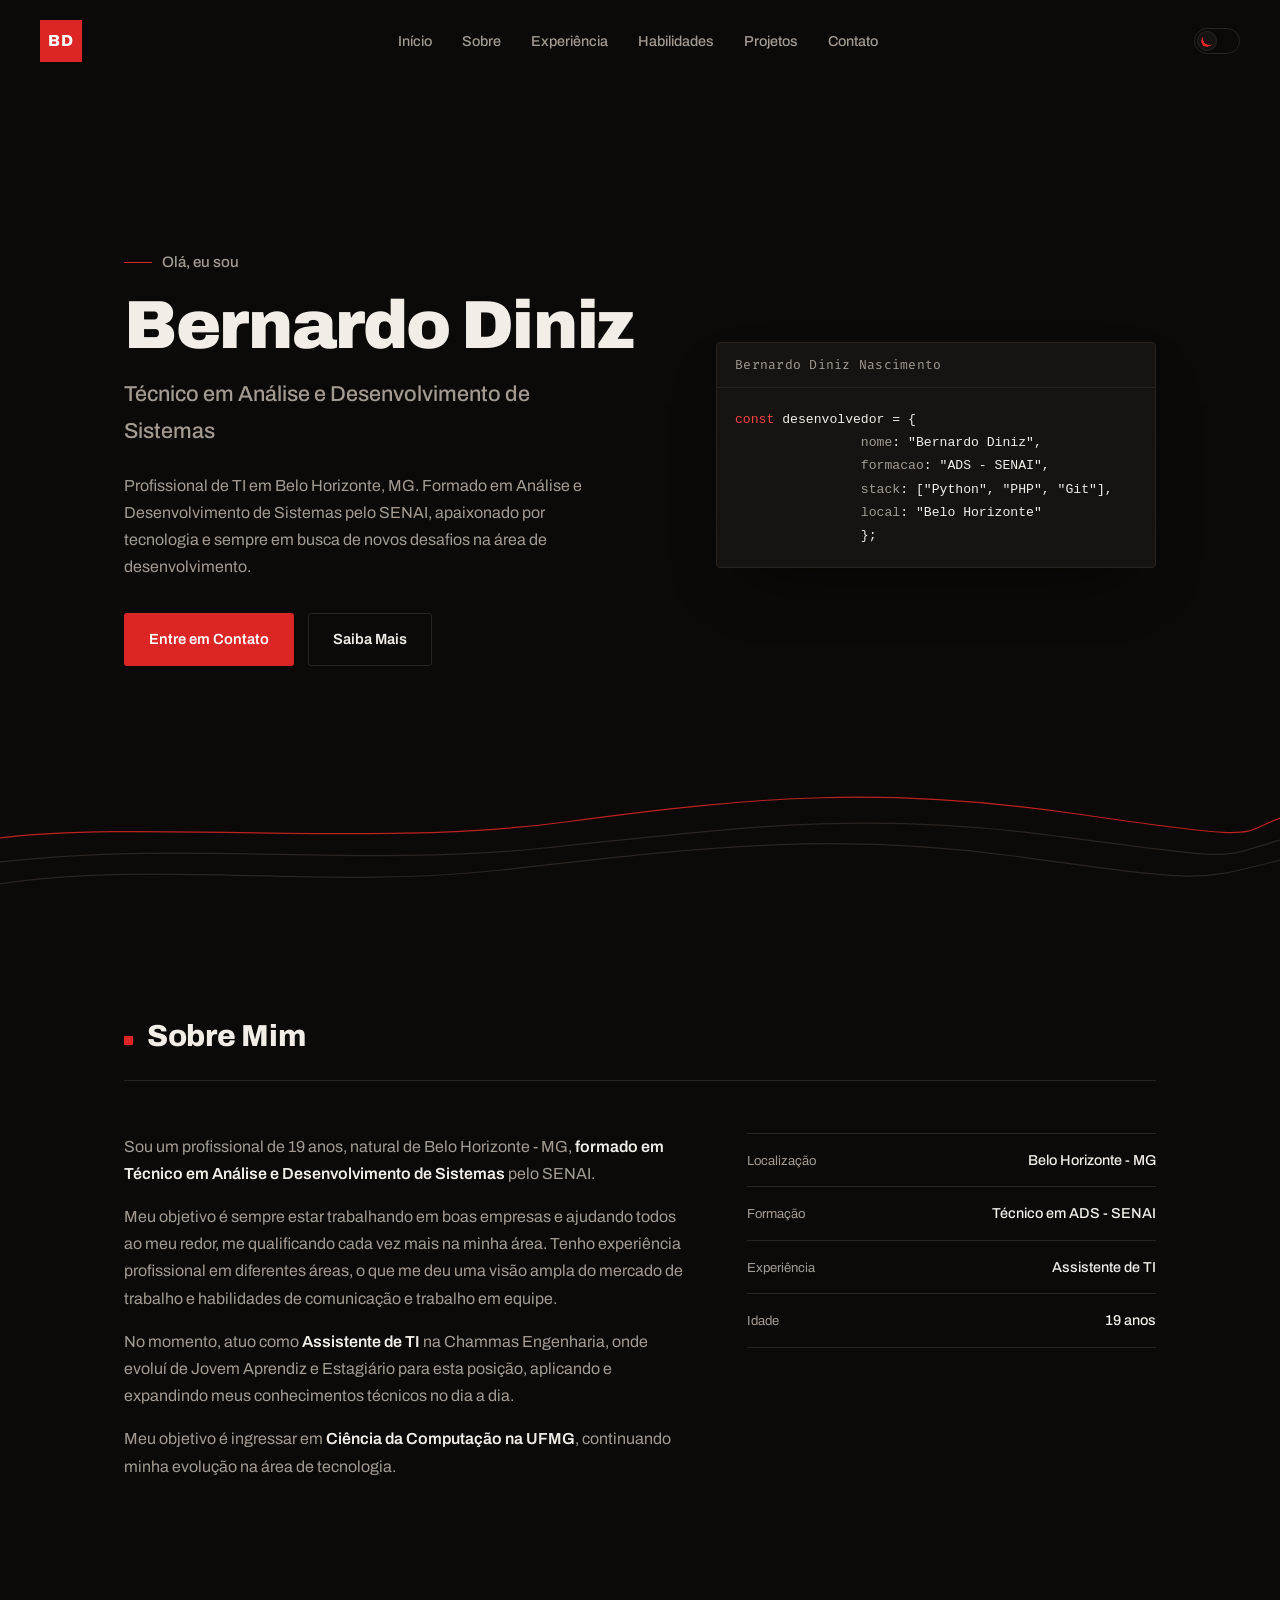
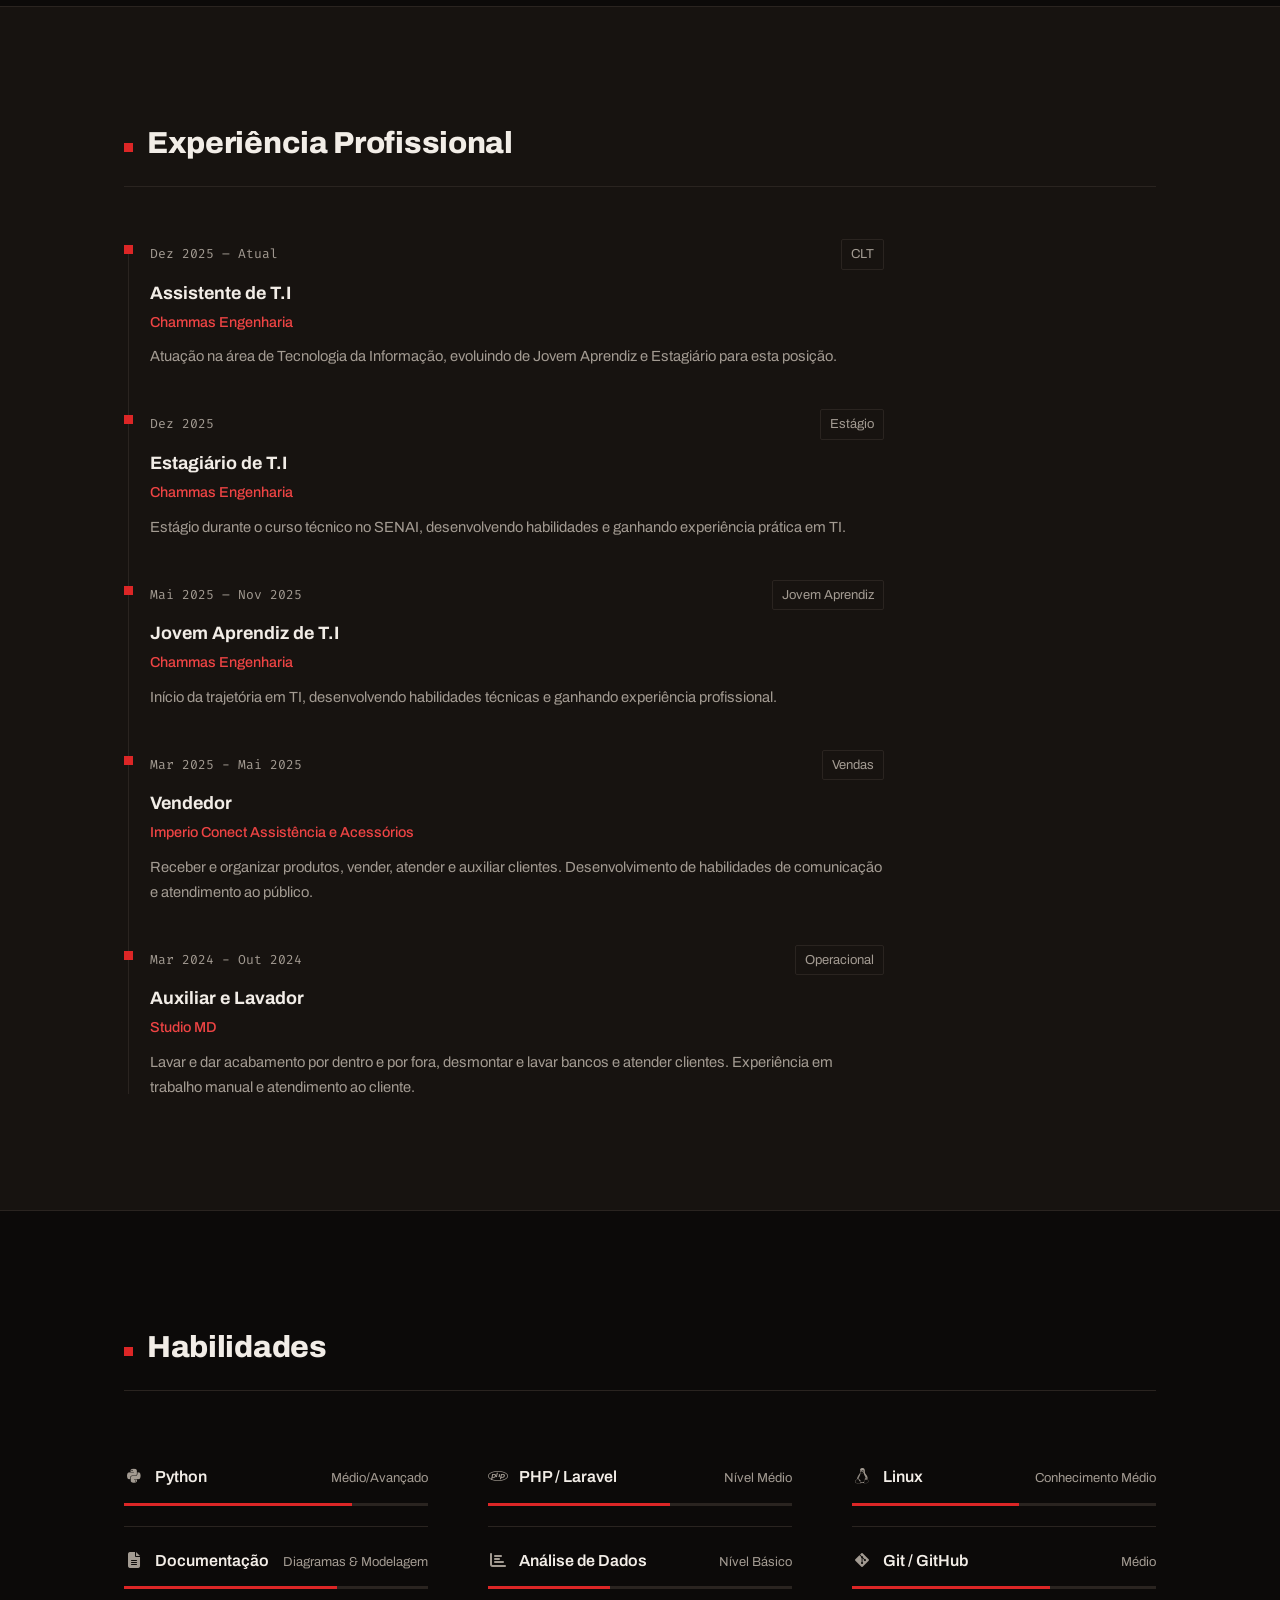
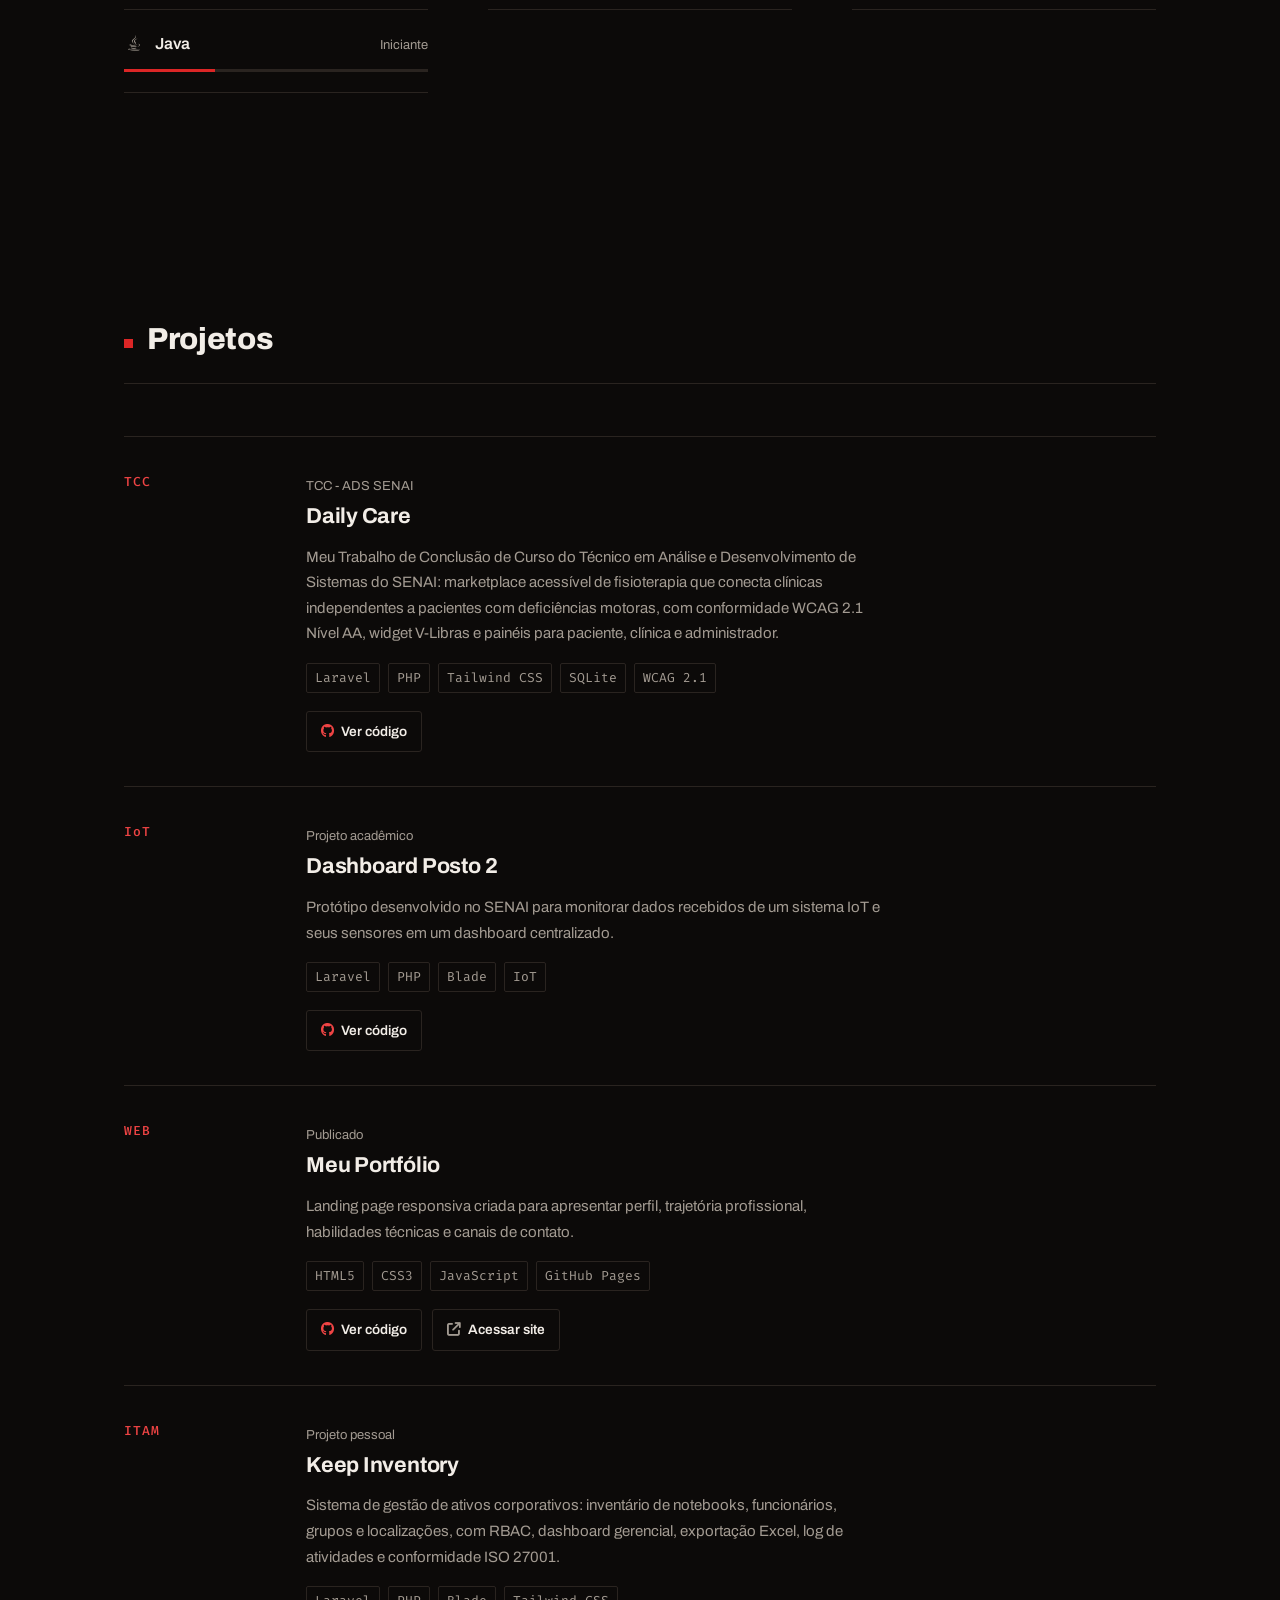
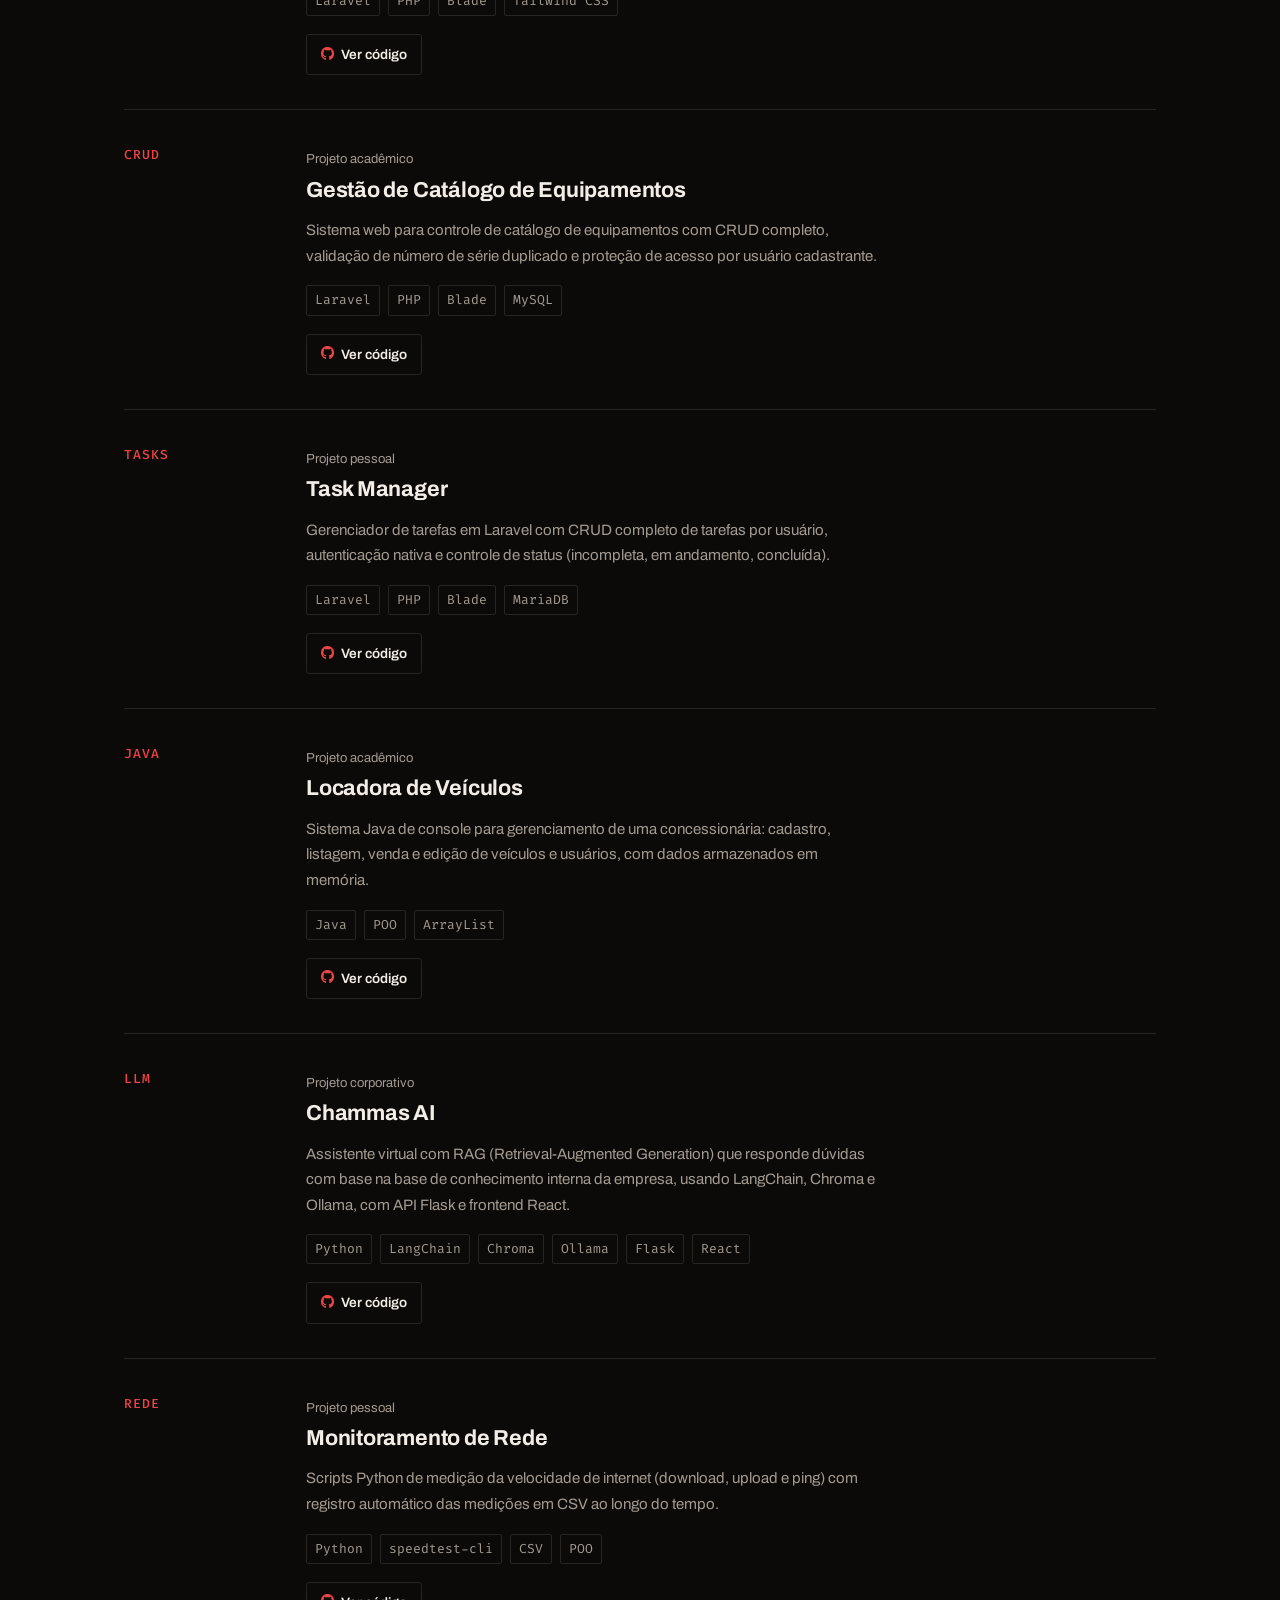
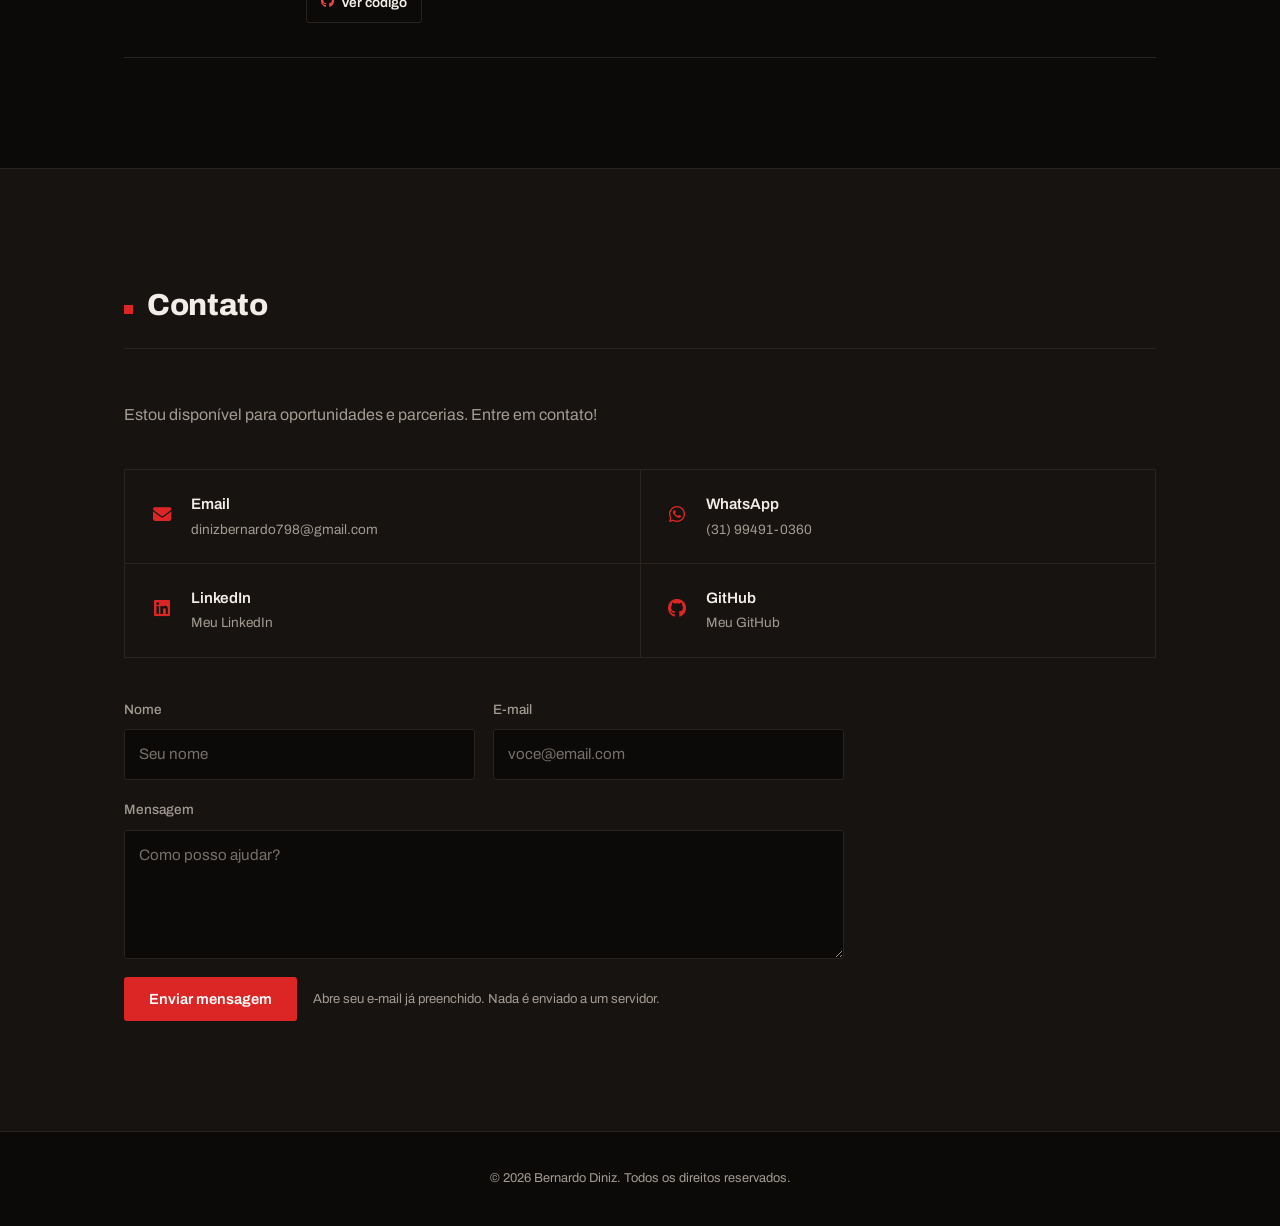
==== commit 91730f12: "Merge branch 'feature/nome-no-hero' into develop" ====
--- a/index.html
+++ b/index.html
@@ -18,7 +18,7 @@
     href="https://fonts.googleapis.com/css2?family=Archivo:wght@400;500;600;700;800;900&family=Fira+Code:wght@400;500&display=swap"
     rel="stylesheet">
   <link rel="stylesheet" href="https://cdnjs.cloudflare.com/ajax/libs/font-awesome/6.5.1/css/all.min.css">
-  <link rel="stylesheet" href="style.css">
+  <link rel="stylesheet" href="assets/css/style.css">
 </head>
 
 <body>
@@ -73,7 +73,7 @@
         </div>
         <div class="hero-decoration">
           <div class="code-block">
-            <div class="code-head">perfil.js</div>
+            <div class="code-head">Bernardo Diniz Nascimento</div>
             <pre><code><span class="code-keyword">const</span> <span class="code-var">desenvolvedor</span> = {
                 <span class="code-prop">nome</span>: <span class="code-string">"Bernardo Diniz"</span>,
                 <span class="code-prop">formacao</span>: <span class="code-string">"ADS - SENAI"</span>,
@@ -612,66 +612,7 @@
     <p>&copy; 2026 Bernardo Diniz. Todos os direitos reservados.</p>
   </footer>
 
-  <script>
-    (function () {
-      var menuToggle = document.querySelector('.menu-toggle');
-      var navLinks = document.querySelector('.nav-links');
-
-      function setMenu(open) {
-        navLinks.classList.toggle('active', open);
-        menuToggle.classList.toggle('active', open);
-        menuToggle.setAttribute('aria-expanded', String(open));
-      }
-
-      menuToggle.addEventListener('click', function () {
-        setMenu(!navLinks.classList.contains('active'));
-      });
-
-      document.querySelectorAll('.nav-links a').forEach(function (link) {
-        link.addEventListener('click', function () {setMenu(false);});
-      });
-
-      document.addEventListener('keydown', function (e) {
-        if (e.key === 'Escape') {setMenu(false);}
-      });
-
-      var navbar = document.querySelector('.navbar');
-      function onScroll() {
-        navbar.classList.toggle('scrolled', window.scrollY > 50);
-      }
-      onScroll();
-      window.addEventListener('scroll', onScroll, {passive: true});
-
-      var reveals = document.querySelectorAll('.reveal');
-      if ('IntersectionObserver' in window) {
-        var observer = new IntersectionObserver(function (entries) {
-          entries.forEach(function (entry) {
-            if (entry.isIntersecting) {
-              entry.target.classList.add('in-view');
-              observer.unobserve(entry.target);
-            }
-          });
-        }, {threshold: 0.12, rootMargin: '0px 0px -40px 0px'});
-        reveals.forEach(function (el) {observer.observe(el);});
-      } else {
-        reveals.forEach(function (el) {el.classList.add('in-view');});
-      }
-
-      var form = document.getElementById('contact-form');
-      if (form) {
-        form.addEventListener('submit', function (e) {
-          e.preventDefault();
-          if (!form.reportValidity()) {return;}
-          var name = document.getElementById('cf-name').value.trim();
-          var email = document.getElementById('cf-email').value.trim();
-          var message = document.getElementById('cf-message').value.trim();
-          var subject = encodeURIComponent('Contato do portfólio — ' + name);
-          var body = encodeURIComponent(message + '\n\n— ' + name + ' <' + email + '>');
-          window.location.href = 'mailto:dinizbernardo798@gmail.com?subject=' + subject + '&body=' + body;
-        });
-      }
-    })();
-  </script>
+  <script src="assets/js/main.js" defer></script>
 </body>
 
 </html>
--- a/assets/css/style.css
+++ b/assets/css/style.css
@@ -0,0 +1,1191 @@
+/* avoid-ai-design-ignore: SD2, SD1 (identidade escolhida pelo autor: fundo quase preto + vermelho, o design "preto e vermelho". O SD1 é falso positivo: o bege #f2ede7 é apenas o tema claro opcional, e o vermelho #dc2626 é a marca, não terracota) */
+/* =====================================================================
+   Bernardo Diniz — Portfólio
+   Direção: "Minério" — ficha técnica industrial
+   Fundo preto quente + vermelho-óxido (ferro de Minas) como sinal.
+   Tipografia: Archivo (grotesca industrial) + Fira Code (código/leitura).
+
+   Índice (procure pelos banners "=====")
+   - Tokens e reset
+   - Base e tipografia
+   - Barra de progresso e foco
+   - Navbar, tema e menu
+   - Hero
+   - Seções (Sobre, Experiência, Habilidades, Projetos, Contato)
+   - Footer
+   - Revelação
+   - Movimento reduzido
+   - Responsivo
+   ===================================================================== */
+
+* {
+    margin: 0;
+    padding: 0;
+    box-sizing: border-box;
+}
+
+:root {
+    /* Fundo e superfícies: preto quente (poço de mina), não o preto frio padrão */
+    --ground: #0c0a09;
+    --surface: #171310;
+    --surface-hover: #201a16;
+
+    /* Tinta e texto secundário (AA ou melhor sobre o fundo) */
+    --ink: #f2ede7;
+    --muted: #a39b92;
+
+    /* Sinal: vermelho-óxido. Um só trabalho: ação e "atual". */
+    --signal: #dc2626;
+    --signal-strong: #ef4444;
+    --signal-dark: #b91c1c;
+    --signal-soft: rgba(220, 38, 38, 0.12);
+
+    /* Régua estrutural */
+    --rule: #2a2420;
+
+    /* Superfícies de interface */
+    --nav-bg: rgba(12, 10, 9, 0.86);
+    --shadow-strong: 0 28px 70px -34px rgba(0, 0, 0, 0.9);
+
+    color-scheme: dark;
+
+    --font-sans: 'Archivo', -apple-system, BlinkMacSystemFont, 'Segoe UI', sans-serif;
+    --font-mono: 'Fira Code', ui-monospace, 'Cascadia Code', monospace;
+
+    --maxw: 1080px;
+    --pad: 24px;
+    --ease: cubic-bezier(.2, .7, .2, 1);
+}
+
+/* Tema claro — o "dia" da mina: papel calcário, tinta grafite, o mesmo vermelho-óxido.
+   Alternado sem JavaScript, só com o seletor :checked e :has(). */
+:root:has(#theme-switch:checked) {
+    color-scheme: light;
+    --ground: #f2ede7;
+    --surface: #e9e1d7;
+    --surface-hover: #ded5c9;
+    --ink: #1b1613;
+    --muted: #5c534b;
+    --signal: #dc2626;
+    --signal-strong: #b91c1c;
+    --signal-dark: #991b1b;
+    --signal-soft: rgba(220, 38, 38, 0.10);
+    --rule: #d9cfc3;
+    --nav-bg: rgba(242, 237, 231, 0.85);
+    --shadow-strong: 0 28px 70px -40px rgba(43, 33, 26, 0.4);
+}
+
+html {
+    scroll-padding-top: 84px;
+}
+
+@media (prefers-reduced-motion: no-preference) {
+    html { scroll-behavior: smooth; }
+}
+
+body {
+    font-family: var(--font-sans);
+    background: var(--ground);
+    color: var(--ink);
+    line-height: 1.7;
+    -webkit-font-smoothing: antialiased;
+    text-rendering: optimizeLegibility;
+    overflow-x: hidden;
+}
+
+a { color: inherit; }
+
+svg { display: block; }
+
+:focus-visible {
+    outline: 2px solid var(--signal-strong);
+    outline-offset: 3px;
+    border-radius: 2px;
+}
+
+.skip-link {
+    position: absolute;
+    left: 16px;
+    top: -70px;
+    z-index: 2000;
+    background: var(--signal);
+    color: #fff;
+    padding: 10px 16px;
+    font-weight: 600;
+    font-size: 0.9rem;
+    text-decoration: none;
+    border-radius: 3px;
+    transition: top 0.2s var(--ease);
+}
+
+.skip-link:focus {
+    top: 16px;
+}
+
+/* Barra de progresso de leitura (animação dirigida pela rolagem, sem JS) */
+.scroll-progress {
+    position: fixed;
+    top: 0;
+    left: 0;
+    width: 100%;
+    height: 3px;
+    z-index: 1500;
+    background: var(--signal);
+    transform: scaleX(0);
+    transform-origin: 0 50%;
+    animation: progress-grow linear;
+    animation-timeline: scroll(root);
+}
+
+@keyframes progress-grow {
+    from { transform: scaleX(0); }
+    to { transform: scaleX(1); }
+}
+
+.container {
+    width: 100%;
+    max-width: var(--maxw);
+    margin: 0 auto;
+    padding: 0 var(--pad);
+}
+
+/* ===== NAVBAR ===== */
+.navbar {
+    position: fixed;
+    top: 0;
+    left: 0;
+    right: 0;
+    z-index: 1000;
+    display: flex;
+    align-items: center;
+    justify-content: space-between;
+    padding: 20px 40px;
+    border-bottom: 1px solid transparent;
+    transition: background 0.25s var(--ease), padding 0.25s var(--ease), border-color 0.25s var(--ease);
+}
+
+/* navbar fixa sobre conteúdo em rolagem é o uso previsto de blur (K3) */
+.navbar.scrolled {
+    background: var(--nav-bg);
+    -webkit-backdrop-filter: blur(10px); /* avoid-ai-design-ignore: K3 */
+    backdrop-filter: blur(10px); /* avoid-ai-design-ignore: K3 */
+    padding: 12px 40px;
+    border-bottom-color: var(--rule);
+}
+
+.nav-brand {
+    text-decoration: none;
+}
+
+.brand-mark {
+    display: inline-grid;
+    place-items: center;
+    width: 42px;
+    height: 42px;
+    background: var(--signal);
+    color: #fff;
+    font-weight: 800;
+    font-size: 1rem;
+    letter-spacing: 0.04em;
+    transition: background 0.2s var(--ease);
+}
+
+.nav-brand:hover .brand-mark {
+    background: var(--signal-dark);
+}
+
+.nav-links {
+    display: flex;
+    list-style: none;
+    gap: 30px;
+}
+
+.nav-links a {
+    text-decoration: none;
+    color: var(--muted);
+    font-size: 0.9rem;
+    font-weight: 500;
+    padding: 4px 0;
+    box-shadow: inset 0 -1px 0 transparent;
+    transition: color 0.2s var(--ease), box-shadow 0.2s var(--ease);
+}
+
+.nav-links a:hover,
+.nav-links a:focus-visible {
+    color: var(--ink);
+    box-shadow: inset 0 -1px 0 var(--signal);
+}
+
+.menu-toggle {
+    display: none;
+    flex-direction: column;
+    gap: 5px;
+    background: none;
+    border: none;
+    cursor: pointer;
+    padding: 6px;
+}
+
+.menu-toggle span {
+    width: 24px;
+    height: 2px;
+    background: var(--ink);
+    transition: transform 0.25s var(--ease), opacity 0.25s var(--ease);
+}
+
+.nav-actions {
+    display: flex;
+    align-items: center;
+    gap: 16px;
+}
+
+/* Alternador de tema — sol e lua desenhados só com CSS */
+.theme-toggle {
+    display: inline-flex;
+    cursor: pointer;
+}
+
+.theme-input {
+    position: absolute;
+    width: 1px;
+    height: 1px;
+    padding: 0;
+    margin: -1px;
+    overflow: hidden;
+    clip: rect(0 0 0 0);
+    white-space: nowrap;
+    border: 0;
+}
+
+.theme-track {
+    position: relative;
+    display: block;
+    width: 46px;
+    height: 26px;
+    border: 1px solid var(--rule);
+    border-radius: 999px;
+    background: var(--ground);
+    transition: background 0.25s var(--ease), border-color 0.25s var(--ease);
+}
+
+.theme-thumb {
+    position: absolute;
+    top: 2px;
+    left: 2px;
+    width: 20px;
+    height: 20px;
+    border-radius: 50%;
+    background: var(--surface);
+    border: 1px solid var(--rule);
+    display: grid;
+    place-items: center;
+    transition: transform 0.28s var(--ease), background 0.25s var(--ease);
+}
+
+.theme-input:checked + .theme-track .theme-thumb {
+    transform: translateX(20px);
+}
+
+.theme-face {
+    grid-area: 1 / 1;
+    display: block;
+    transition: opacity 0.2s var(--ease), transform 0.3s var(--ease);
+}
+
+/* Lua (tema escuro ativo) */
+.theme-face-moon {
+    width: 12px;
+    height: 12px;
+    border-radius: 50%;
+    background: var(--signal);
+    -webkit-mask: radial-gradient(circle at 68% 30%, transparent 52%, #000 53%);
+    mask: radial-gradient(circle at 68% 30%, transparent 52%, #000 53%);
+}
+
+/* Sol (tema claro ativo) — disco + raios via box-shadow */
+.theme-face-sun {
+    width: 10px;
+    height: 10px;
+    border-radius: 50%;
+    background: var(--signal);
+    opacity: 0;
+    transform: rotate(-45deg) scale(0.6);
+    box-shadow:
+        0 -6px 0 -4px var(--signal), 0 6px 0 -4px var(--signal),
+        -6px 0 0 -4px var(--signal), 6px 0 0 -4px var(--signal),
+        -4px -4px 0 -4.4px var(--signal), 4px 4px 0 -4.4px var(--signal),
+        -4px 4px 0 -4.4px var(--signal), 4px -4px 0 -4.4px var(--signal);
+}
+
+.theme-input:checked + .theme-track .theme-face-sun {
+    opacity: 1;
+    transform: rotate(0) scale(1);
+}
+
+.theme-input:checked + .theme-track .theme-face-moon {
+    opacity: 0;
+    transform: scale(0.6);
+}
+
+.theme-input:focus-visible + .theme-track {
+    outline: 2px solid var(--signal-strong);
+    outline-offset: 3px;
+}
+
+/* ===== HERO ===== */
+.hero {
+    position: relative;
+    overflow: hidden;
+    min-height: 100svh;
+    display: flex;
+    align-items: center;
+    padding: 130px 0 120px;
+}
+
+.hero-inner {
+    width: 100%;
+    max-width: var(--maxw);
+    margin: 0 auto;
+    padding: 0 var(--pad);
+    display: grid;
+    grid-template-columns: 1.05fr 0.95fr;
+    gap: 56px;
+    align-items: center;
+}
+
+.hero-content {
+    max-width: 600px;
+}
+
+.hero-greeting {
+    display: inline-flex;
+    align-items: center;
+    gap: 10px;
+    color: var(--muted);
+    font-size: 0.95rem;
+    font-weight: 500;
+    margin-bottom: 16px;
+}
+
+.hero-greeting::before {
+    content: '';
+    width: 28px;
+    height: 1px;
+    background: var(--signal);
+}
+
+.hero-name {
+    font-size: clamp(2.5rem, 6vw, 4.25rem);
+    font-weight: 900;
+    line-height: 0.98;
+    letter-spacing: -0.02em;
+    margin-bottom: 18px;
+    color: var(--ink);
+}
+
+.hero-title {
+    font-size: clamp(1.05rem, 2vw, 1.35rem);
+    font-weight: 500;
+    color: var(--muted);
+    margin-bottom: 22px;
+    max-width: 34ch;
+}
+
+.hero-description {
+    color: var(--muted);
+    margin-bottom: 32px;
+    max-width: 52ch;
+}
+
+.hero-buttons {
+    display: flex;
+    gap: 14px;
+    flex-wrap: wrap;
+}
+
+/* Entrada orquestrada do hero (uma só, com @keyframes) */
+@media (prefers-reduced-motion: no-preference) {
+    .hero-content > * {
+        opacity: 0;
+        animation: rise 0.7s var(--ease) forwards;
+    }
+
+    .hero-content > *:nth-child(1) { animation-delay: 0.05s; }
+    .hero-content > *:nth-child(2) { animation-delay: 0.12s; }
+    .hero-content > *:nth-child(3) { animation-delay: 0.19s; }
+    .hero-content > *:nth-child(4) { animation-delay: 0.26s; }
+    .hero-content > *:nth-child(5) { animation-delay: 0.33s; }
+
+    .hero-decoration {
+        opacity: 0;
+        animation: rise 0.8s var(--ease) 0.3s forwards;
+    }
+
+    .strata {
+        opacity: 0;
+        animation: rise 0.9s var(--ease) 0.5s forwards;
+    }
+}
+
+@keyframes rise {
+    from {
+        opacity: 0;
+        transform: translateY(16px);
+    }
+    to {
+        opacity: 1;
+        transform: translateY(0);
+    }
+}
+
+.btn {
+    display: inline-flex;
+    align-items: center;
+    gap: 8px;
+    padding: 13px 24px;
+    font-family: var(--font-sans);
+    font-size: 0.92rem;
+    font-weight: 600;
+    text-decoration: none;
+    border: 1px solid transparent;
+    border-radius: 3px;
+    transition: background 0.2s var(--ease), border-color 0.2s var(--ease), color 0.2s var(--ease), transform 0.15s var(--ease);
+}
+
+.btn:active {
+    transform: translateY(1px);
+}
+
+.btn-primary {
+    background: var(--signal);
+    color: #fff;
+}
+
+.btn-primary:hover {
+    background: var(--signal-dark);
+}
+
+.btn-secondary {
+    background: transparent;
+    color: var(--ink);
+    border-color: var(--rule);
+}
+
+.btn-secondary:hover {
+    border-color: var(--signal);
+    background: var(--signal-soft);
+}
+
+.hero-decoration {
+    display: flex;
+    justify-content: flex-end;
+}
+
+.code-block {
+    width: 100%;
+    max-width: 440px;
+    background: var(--surface);
+    border: 1px solid var(--rule);
+    border-radius: 4px;
+    overflow: hidden;
+    box-shadow: var(--shadow-strong);
+}
+
+.code-head {
+    padding: 11px 18px;
+    border-bottom: 1px solid var(--rule);
+    font-family: var(--font-mono);
+    font-size: 0.8125rem;
+    color: var(--muted);
+    letter-spacing: 0.02em;
+}
+
+.code-block pre {
+    padding: 20px 18px;
+    font-family: var(--font-mono);
+    font-size: 0.82rem;
+    line-height: 1.7;
+    white-space: pre-wrap;
+    overflow-x: auto;
+    color: var(--ink);
+}
+
+.code-keyword { color: var(--signal-strong); }
+.code-var { color: var(--ink); }
+.code-prop { color: var(--muted); }
+.code-string { color: var(--ink); }
+
+/* Assinatura: linha do horizonte / estrato de mina */
+.strata {
+    position: absolute;
+    left: 0;
+    right: 0;
+    bottom: -2px;
+    width: 100%;
+    height: 150px;
+    pointer-events: none;
+}
+
+.strata path {
+    fill: none;
+    stroke: var(--rule);
+    stroke-width: 1.25;
+    vector-effect: non-scaling-stroke;
+}
+
+.strata .strata-signal {
+    stroke: var(--signal);
+    opacity: 0.85;
+}
+
+/* ===== SEÇÕES ===== */
+.section {
+    padding: 110px 0;
+}
+
+.section-head {
+    margin-bottom: 52px;
+    padding-bottom: 18px;
+    border-bottom: 1px solid var(--rule);
+}
+
+.section-title {
+    font-size: clamp(1.4rem, 3vw, 1.9rem);
+    font-weight: 800;
+    letter-spacing: -0.01em;
+    color: var(--ink);
+}
+
+.section-title::before {
+    content: '';
+    display: inline-block;
+    width: 9px;
+    height: 9px;
+    margin-right: 14px;
+    background: var(--signal);
+    transform: translateY(-1px);
+}
+
+/* ===== SOBRE ===== */
+.about-content {
+    display: grid;
+    grid-template-columns: 1.25fr 0.9fr;
+    gap: 56px;
+    align-items: start;
+}
+
+.about-text p {
+    color: var(--muted);
+    margin-bottom: 16px;
+}
+
+.about-text strong {
+    color: var(--ink);
+    font-weight: 600;
+}
+
+.about-info {
+    border-top: 1px solid var(--rule);
+}
+
+.spec-item {
+    display: grid;
+    grid-template-columns: 1fr auto;
+    gap: 16px;
+    align-items: baseline;
+    padding: 14px 0;
+    border-bottom: 1px solid var(--rule);
+}
+
+.spec-item dt {
+    color: var(--muted);
+    font-size: 0.82rem;
+}
+
+.spec-item dd {
+    color: var(--ink);
+    font-size: 0.9rem;
+    font-weight: 500;
+    text-align: right;
+}
+
+/* ===== EXPERIÊNCIA ===== */
+/* Paralaxe simples: fundo fixo com linhas de contorno (fundo de mapa de mina).
+   Só profundidade — desligado no mobile em favor da performance. */
+.experience {
+    background-color: var(--surface);
+    background-image: repeating-linear-gradient(
+        to bottom,
+        transparent 0,
+        transparent 43px,
+        var(--rule) 43px,
+        var(--rule) 44px
+    );
+    background-attachment: fixed;
+    border-top: 1px solid var(--rule);
+    border-bottom: 1px solid var(--rule);
+}
+
+.timeline {
+    list-style: none;
+    position: relative;
+    max-width: 760px;
+    padding-left: 26px;
+}
+
+.timeline::before {
+    content: '';
+    position: absolute;
+    left: 4px;
+    top: 6px;
+    bottom: 6px;
+    width: 1px;
+    background: var(--rule);
+}
+
+.timeline-item {
+    position: relative;
+    padding-bottom: 40px;
+}
+
+.timeline-item:last-child {
+    padding-bottom: 0;
+}
+
+.timeline-marker {
+    position: absolute;
+    left: -26px;
+    top: 6px;
+    width: 9px;
+    height: 9px;
+    background: var(--signal);
+}
+
+.timeline-header {
+    display: flex;
+    align-items: center;
+    justify-content: space-between;
+    flex-wrap: wrap;
+    gap: 10px;
+    margin-bottom: 8px;
+}
+
+.timeline-date {
+    font-family: var(--font-mono);
+    font-size: 0.8125rem;
+    color: var(--muted);
+}
+
+.timeline-type {
+    font-size: 0.8125rem;
+    color: var(--muted);
+    padding: 3px 9px;
+    border: 1px solid var(--rule);
+    border-radius: 2px;
+}
+
+.timeline-content h3 {
+    font-size: 1.12rem;
+    font-weight: 700;
+    color: var(--ink);
+}
+
+.timeline-content h4 {
+    font-size: 0.9rem;
+    font-weight: 500;
+    color: var(--signal-strong);
+    margin: 2px 0 10px;
+}
+
+.timeline-content p {
+    color: var(--muted);
+    font-size: 0.92rem;
+}
+
+/* ===== HABILIDADES ===== */
+.skills-list {
+    display: grid;
+    grid-template-columns: repeat(auto-fit, minmax(280px, 1fr));
+    gap: 0 60px;
+}
+
+.skill {
+    padding: 20px 0;
+    border-bottom: 1px solid var(--rule);
+}
+
+.skill-head {
+    display: flex;
+    align-items: baseline;
+    gap: 12px;
+    margin-bottom: 12px;
+}
+
+.skill-icon {
+    width: 1.2em;
+    text-align: center;
+    color: var(--muted);
+    font-size: 1rem;
+    transition: color 0.2s var(--ease);
+}
+
+.skill:hover .skill-icon {
+    color: var(--signal);
+}
+
+.skill-head h3 {
+    font-size: 1rem;
+    font-weight: 600;
+    color: var(--ink);
+}
+
+.skill-text {
+    margin-left: auto;
+    font-size: 0.8125rem;
+    color: var(--muted);
+    text-align: right;
+}
+
+.skill-meter {
+    height: 3px;
+    background: var(--rule);
+    overflow: hidden;
+}
+
+.skill-meter-fill {
+    display: block;
+    height: 100%;
+    width: calc(var(--level) * 1%);
+    background: var(--signal);
+}
+
+.js .skill-meter-fill {
+    width: 0;
+    transition: width 0.9s var(--ease);
+}
+
+.js .skills-list.in-view .skill-meter-fill {
+    width: calc(var(--level) * 1%);
+}
+
+/* ===== PROJETOS ===== */
+.projects-list {
+    border-top: 1px solid var(--rule);
+}
+
+.project {
+    display: grid;
+    grid-template-columns: 150px 1fr;
+    gap: 32px;
+    padding: 34px 0;
+    border-bottom: 1px solid var(--rule);
+    transition: background 0.2s var(--ease);
+}
+
+.project:hover {
+    background: var(--surface);
+}
+
+.project:hover .project-code {
+    color: var(--signal);
+}
+
+.project-rail {
+    display: flex;
+    flex-direction: column;
+    gap: 10px;
+}
+
+.project-code {
+    font-family: var(--font-mono);
+    font-size: 0.8125rem;
+    font-weight: 500;
+    letter-spacing: 0.08em;
+    color: var(--signal-strong);
+    transition: color 0.2s var(--ease);
+}
+
+.project-status {
+    font-size: 0.8125rem;
+    color: var(--muted);
+}
+
+.project-body {
+    max-width: 64ch;
+}
+
+.project-body h3 {
+    font-size: 1.35rem;
+    font-weight: 700;
+    letter-spacing: -0.01em;
+    margin-bottom: 10px;
+    color: var(--ink);
+}
+
+.project-body p {
+    color: var(--muted);
+    font-size: 0.94rem;
+    margin-bottom: 16px;
+}
+
+.project-techs {
+    display: flex;
+    flex-wrap: wrap;
+    gap: 8px;
+    list-style: none;
+    margin-bottom: 18px;
+}
+
+.project-techs li {
+    font-family: var(--font-mono);
+    font-size: 0.8125rem;
+    color: var(--muted);
+    padding: 3px 8px;
+    border: 1px solid var(--rule);
+    border-radius: 2px;
+    transition: border-color 0.2s var(--ease), color 0.2s var(--ease);
+}
+
+.project-techs li:hover {
+    border-color: var(--signal);
+    color: var(--ink);
+}
+
+.project-links {
+    display: flex;
+    flex-wrap: wrap;
+    gap: 10px;
+}
+
+.project-link {
+    display: inline-flex;
+    align-items: center;
+    gap: 7px;
+    padding: 8px 14px;
+    font-size: 0.85rem;
+    font-weight: 600;
+    text-decoration: none;
+    color: var(--ink);
+    border: 1px solid var(--rule);
+    border-radius: 3px;
+    transition: border-color 0.2s var(--ease), background 0.2s var(--ease);
+}
+
+.project-link:hover {
+    border-color: var(--signal);
+    background: var(--signal-soft);
+}
+
+.project-link i {
+    color: var(--signal-strong);
+}
+
+.project-link-secondary i {
+    color: var(--muted);
+}
+
+/* ===== CONTATO ===== */
+.contact {
+    background: var(--surface);
+    border-top: 1px solid var(--rule);
+}
+
+.contact-subtitle {
+    color: var(--muted);
+    margin-bottom: 40px;
+    max-width: 60ch;
+}
+
+.contact-list {
+    display: grid;
+    grid-template-columns: repeat(2, 1fr);
+    gap: 1px;
+    background: var(--rule);
+    border: 1px solid var(--rule);
+}
+
+.contact-item {
+    display: flex;
+    align-items: center;
+    gap: 16px;
+    padding: 22px 24px;
+    background: var(--surface);
+    text-decoration: none;
+    transition: background 0.2s var(--ease);
+}
+
+.contact-item:hover {
+    background: var(--surface-hover);
+}
+
+.contact-icon {
+    width: 1.4em;
+    text-align: center;
+    font-size: 1.15rem;
+    color: var(--signal);
+}
+
+.contact-body h3 {
+    font-size: 0.95rem;
+    font-weight: 600;
+    color: var(--ink);
+}
+
+.contact-body p {
+    font-size: 0.85rem;
+    color: var(--muted);
+}
+
+/* Formulário: estados nativos (:focus, :user-invalid, :valid) */
+.contact-form {
+    margin-top: 40px;
+    display: grid;
+    grid-template-columns: 1fr 1fr;
+    gap: 18px;
+    max-width: 720px;
+}
+
+.field {
+    display: flex;
+    flex-direction: column;
+    gap: 8px;
+}
+
+.field-full {
+    grid-column: 1 / -1;
+}
+
+.field label {
+    font-size: 0.85rem;
+    font-weight: 500;
+    color: var(--muted);
+}
+
+.field input,
+.field textarea {
+    width: 100%;
+    padding: 12px 14px;
+    font: inherit;
+    font-size: 0.95rem;
+    color: var(--ink);
+    background: var(--ground);
+    border: 1px solid var(--rule);
+    border-radius: 3px;
+    transition: border-color 0.2s var(--ease), background 0.2s var(--ease);
+}
+
+.field textarea {
+    min-height: 110px;
+    resize: vertical;
+}
+
+.field input::placeholder,
+.field textarea::placeholder {
+    color: var(--muted);
+    opacity: 0.7;
+}
+
+.field input:hover,
+.field textarea:hover {
+    border-color: var(--muted);
+}
+
+.field input:focus,
+.field textarea:focus {
+    outline: none;
+    border-color: var(--signal);
+}
+
+.field input:focus-visible,
+.field textarea:focus-visible {
+    outline: 2px solid var(--signal-strong);
+    outline-offset: 2px;
+}
+
+.field input:user-invalid,
+.field textarea:user-invalid {
+    border-color: var(--signal);
+    background: var(--signal-soft);
+}
+
+.field input:valid:not(:placeholder-shown),
+.field textarea:valid:not(:placeholder-shown) {
+    border-color: var(--ink);
+}
+
+.form-actions {
+    grid-column: 1 / -1;
+    display: flex;
+    align-items: center;
+    gap: 16px;
+    flex-wrap: wrap;
+}
+
+.form-actions .btn {
+    cursor: pointer;
+}
+
+.form-note {
+    font-size: 0.82rem;
+    color: var(--muted);
+}
+
+/* ===== FOOTER ===== */
+.footer {
+    padding: 36px 24px;
+    border-top: 1px solid var(--rule);
+    text-align: center;
+}
+
+.footer p {
+    color: var(--muted);
+    font-size: 0.8rem;
+}
+
+/* ===== REVELAÇÃO (uma só, por seção) ===== */
+.js .reveal {
+    opacity: 0;
+    transform: translateY(18px);
+    transition: opacity 0.6s var(--ease), transform 0.6s var(--ease);
+}
+
+.js .reveal.in-view {
+    opacity: 1;
+    transform: none;
+}
+
+/* ===== MOVIMENTO REDUZIDO ===== */
+@media (prefers-reduced-motion: reduce) {
+    html { scroll-behavior: auto; }
+
+    .js .reveal,
+    .js .reveal.in-view {
+        opacity: 1 !important;
+        transform: none !important;
+    }
+
+    .js .skill-meter-fill {
+        width: calc(var(--level) * 1%) !important;
+        transition: none !important;
+    }
+
+    *,
+    *::before,
+    *::after {
+        animation-duration: 0.001ms !important;
+        animation-iteration-count: 1 !important;
+        transition-duration: 0.001ms !important;
+    }
+}
+
+/* ===== RESPONSIVO ===== */
+@media (max-width: 960px) {
+    .hero {
+        min-height: auto;
+        padding: 120px 0 90px;
+    }
+
+    .hero-inner {
+        grid-template-columns: 1fr;
+        gap: 44px;
+    }
+
+    .hero-decoration {
+        justify-content: flex-start;
+    }
+
+    .about-content {
+        grid-template-columns: 1fr;
+    }
+
+    .skills-list {
+        grid-template-columns: 1fr;
+        gap: 0;
+    }
+
+    .project {
+        grid-template-columns: 110px 1fr;
+        gap: 20px;
+    }
+
+    .strata {
+        height: 110px;
+    }
+
+    .experience {
+        background-attachment: scroll;
+    }
+}
+
+@media (max-width: 640px) {
+    .navbar {
+        padding: 16px 20px;
+    }
+
+    .navbar.scrolled {
+        padding: 12px 20px;
+    }
+
+    .nav-links {
+        position: fixed;
+        top: 0;
+        right: -100%;
+        width: 74%;
+        max-width: 320px;
+        height: 100vh;
+        background: var(--ground);
+        flex-direction: column;
+        padding: 96px 30px 30px;
+        gap: 22px;
+        border-left: 1px solid var(--rule);
+        transition: right 0.3s var(--ease);
+    }
+
+    .nav-links.active {
+        right: 0;
+    }
+
+    .menu-toggle {
+        display: flex;
+        z-index: 1001;
+    }
+
+    .menu-toggle.active span:nth-child(1) {
+        transform: rotate(45deg) translate(5px, 5px);
+    }
+
+    .menu-toggle.active span:nth-child(2) {
+        opacity: 0;
+    }
+
+    .menu-toggle.active span:nth-child(3) {
+        transform: rotate(-45deg) translate(5px, -5px);
+    }
+
+    .section {
+        padding: 80px 0;
+    }
+
+    .project {
+        grid-template-columns: 1fr;
+        gap: 14px;
+    }
+
+    .project-rail {
+        flex-direction: row;
+        align-items: baseline;
+        gap: 14px;
+    }
+
+    .contact-list {
+        grid-template-columns: 1fr;
+    }
+
+    .contact-form {
+        grid-template-columns: 1fr;
+    }
+
+    .nav-actions {
+        gap: 10px;
+    }
+}
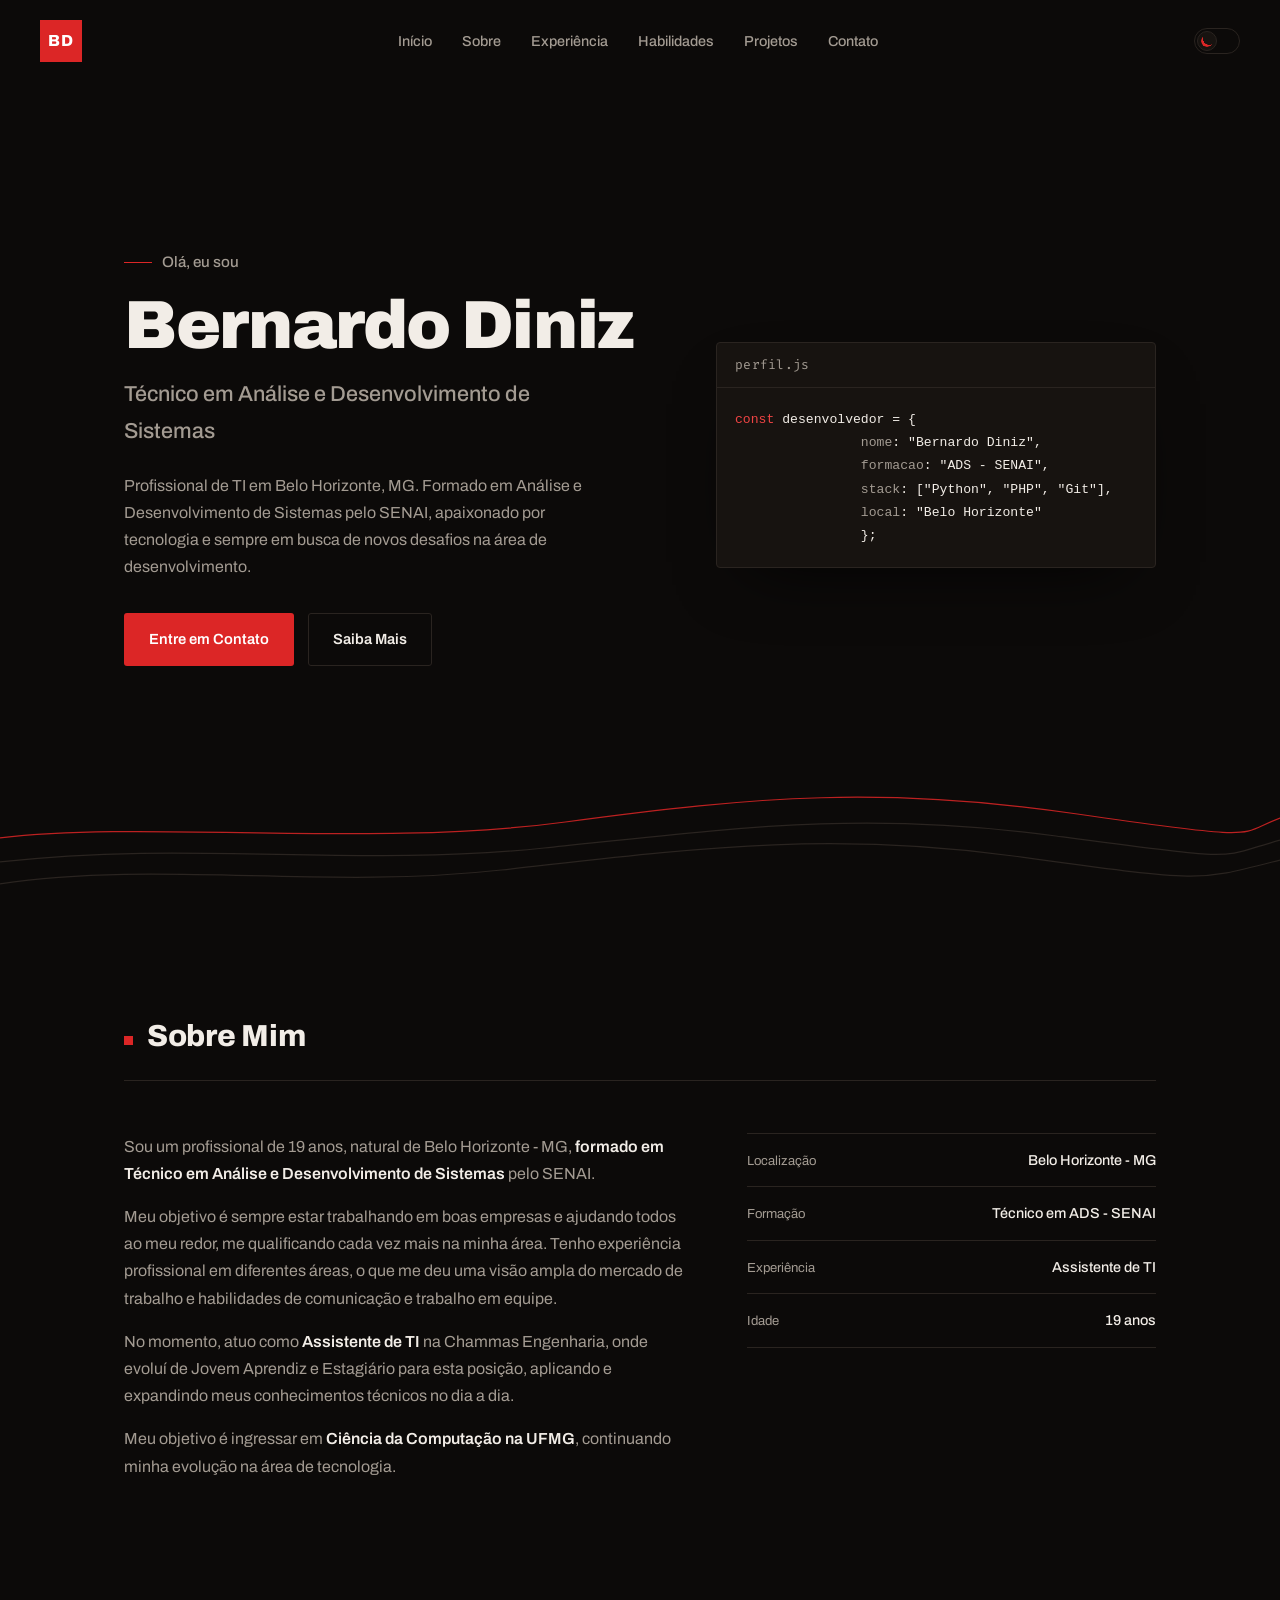
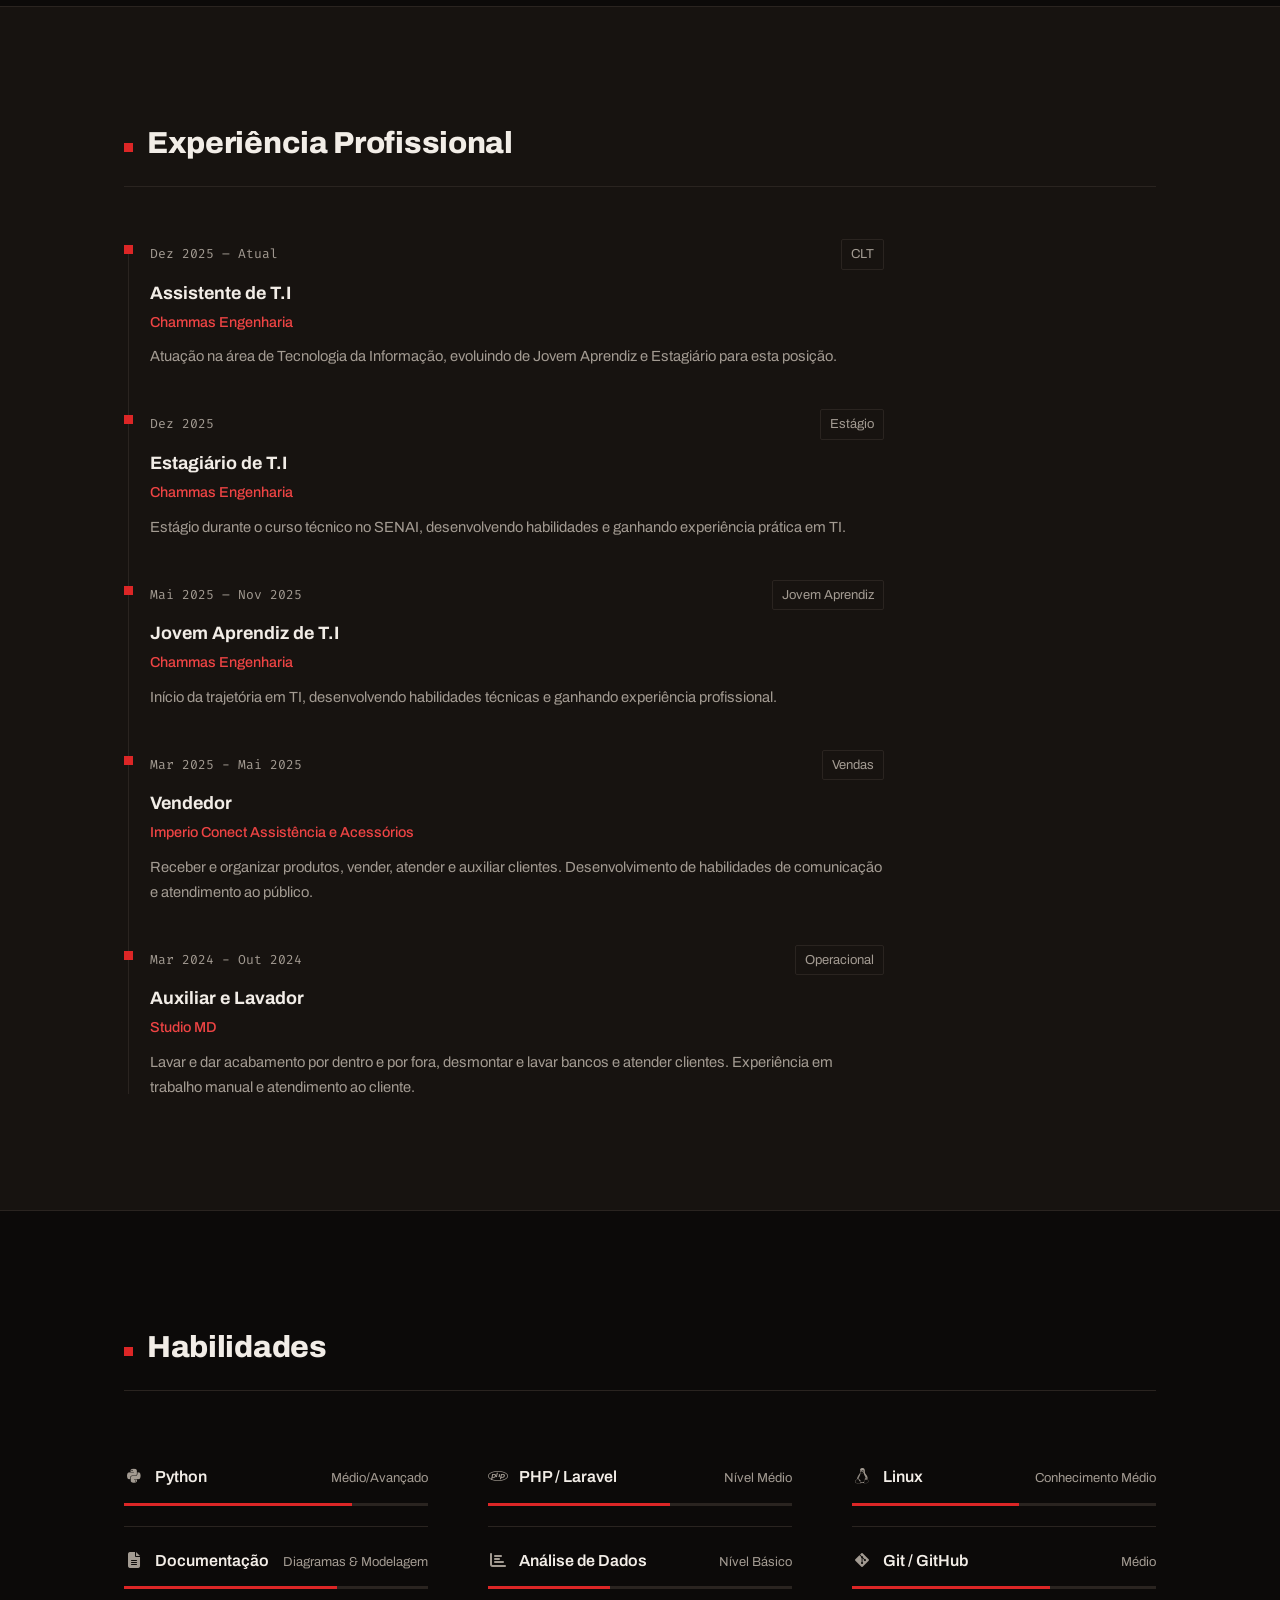
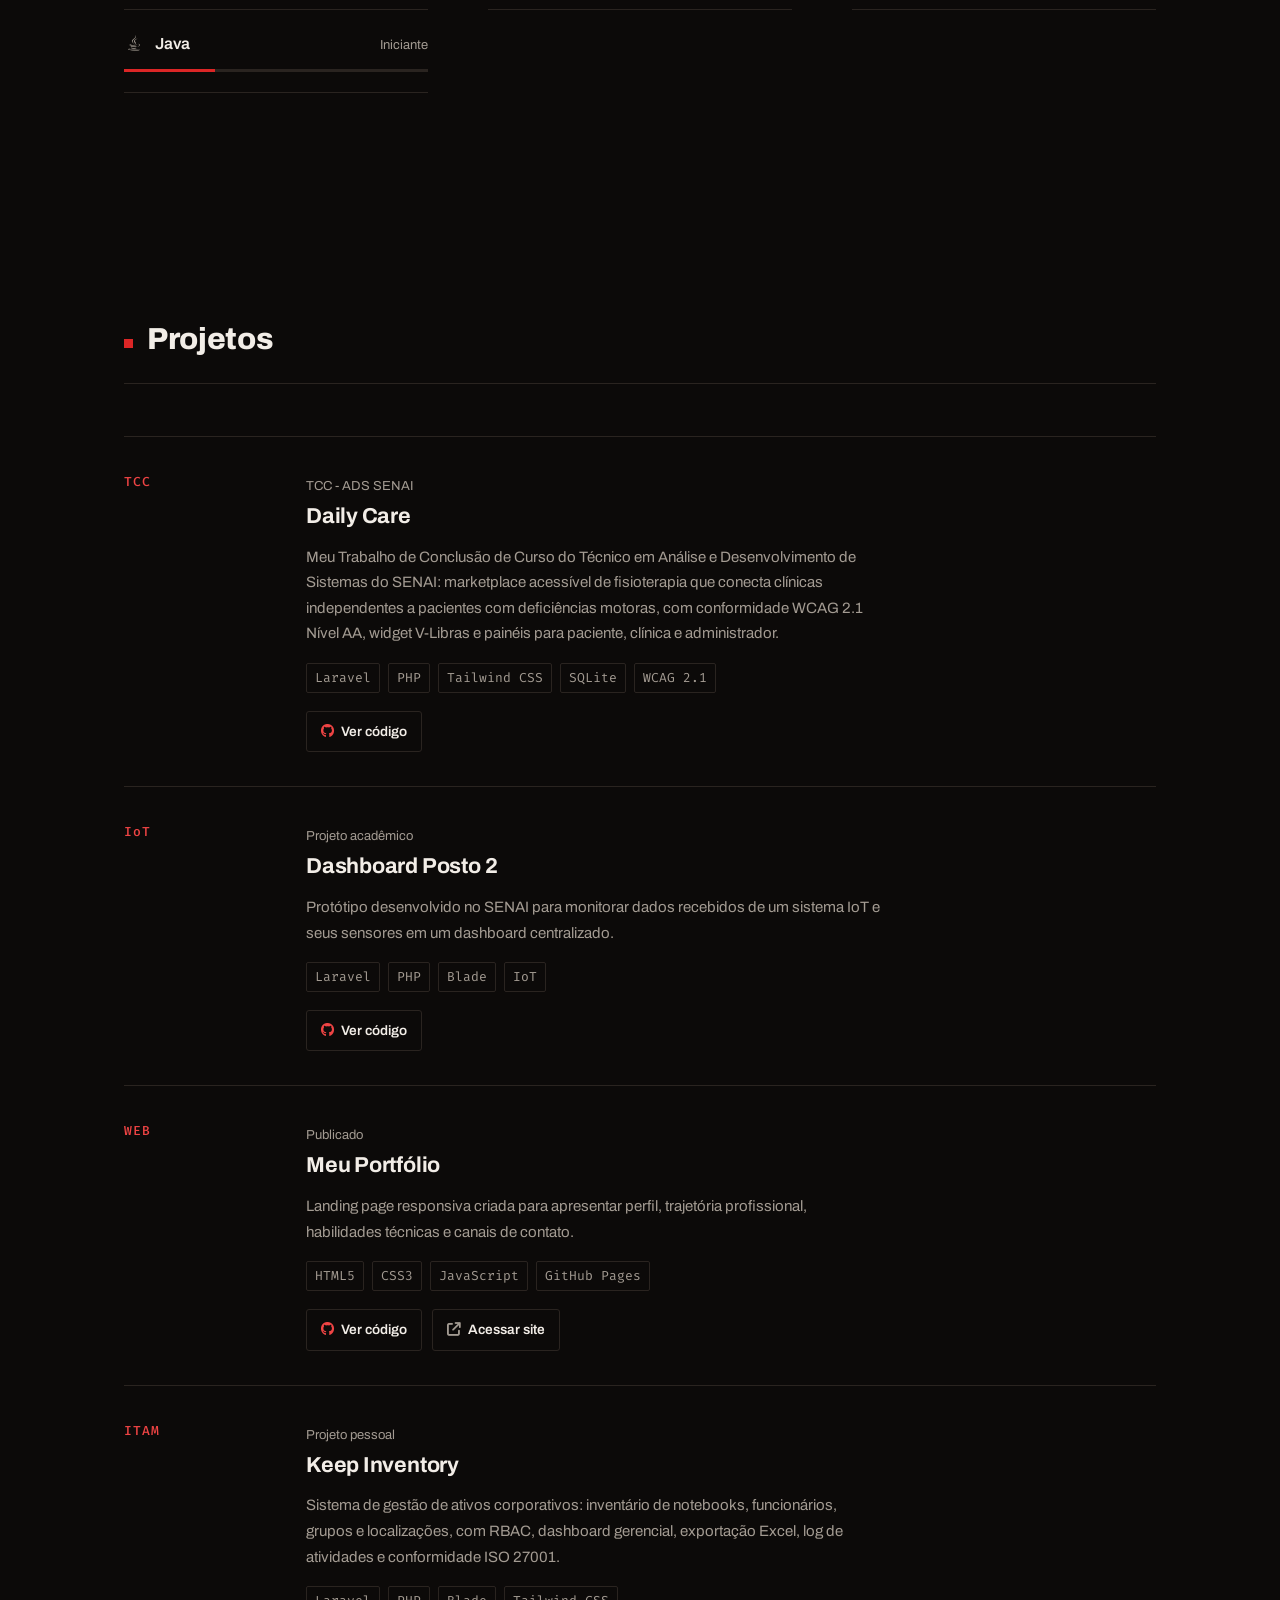
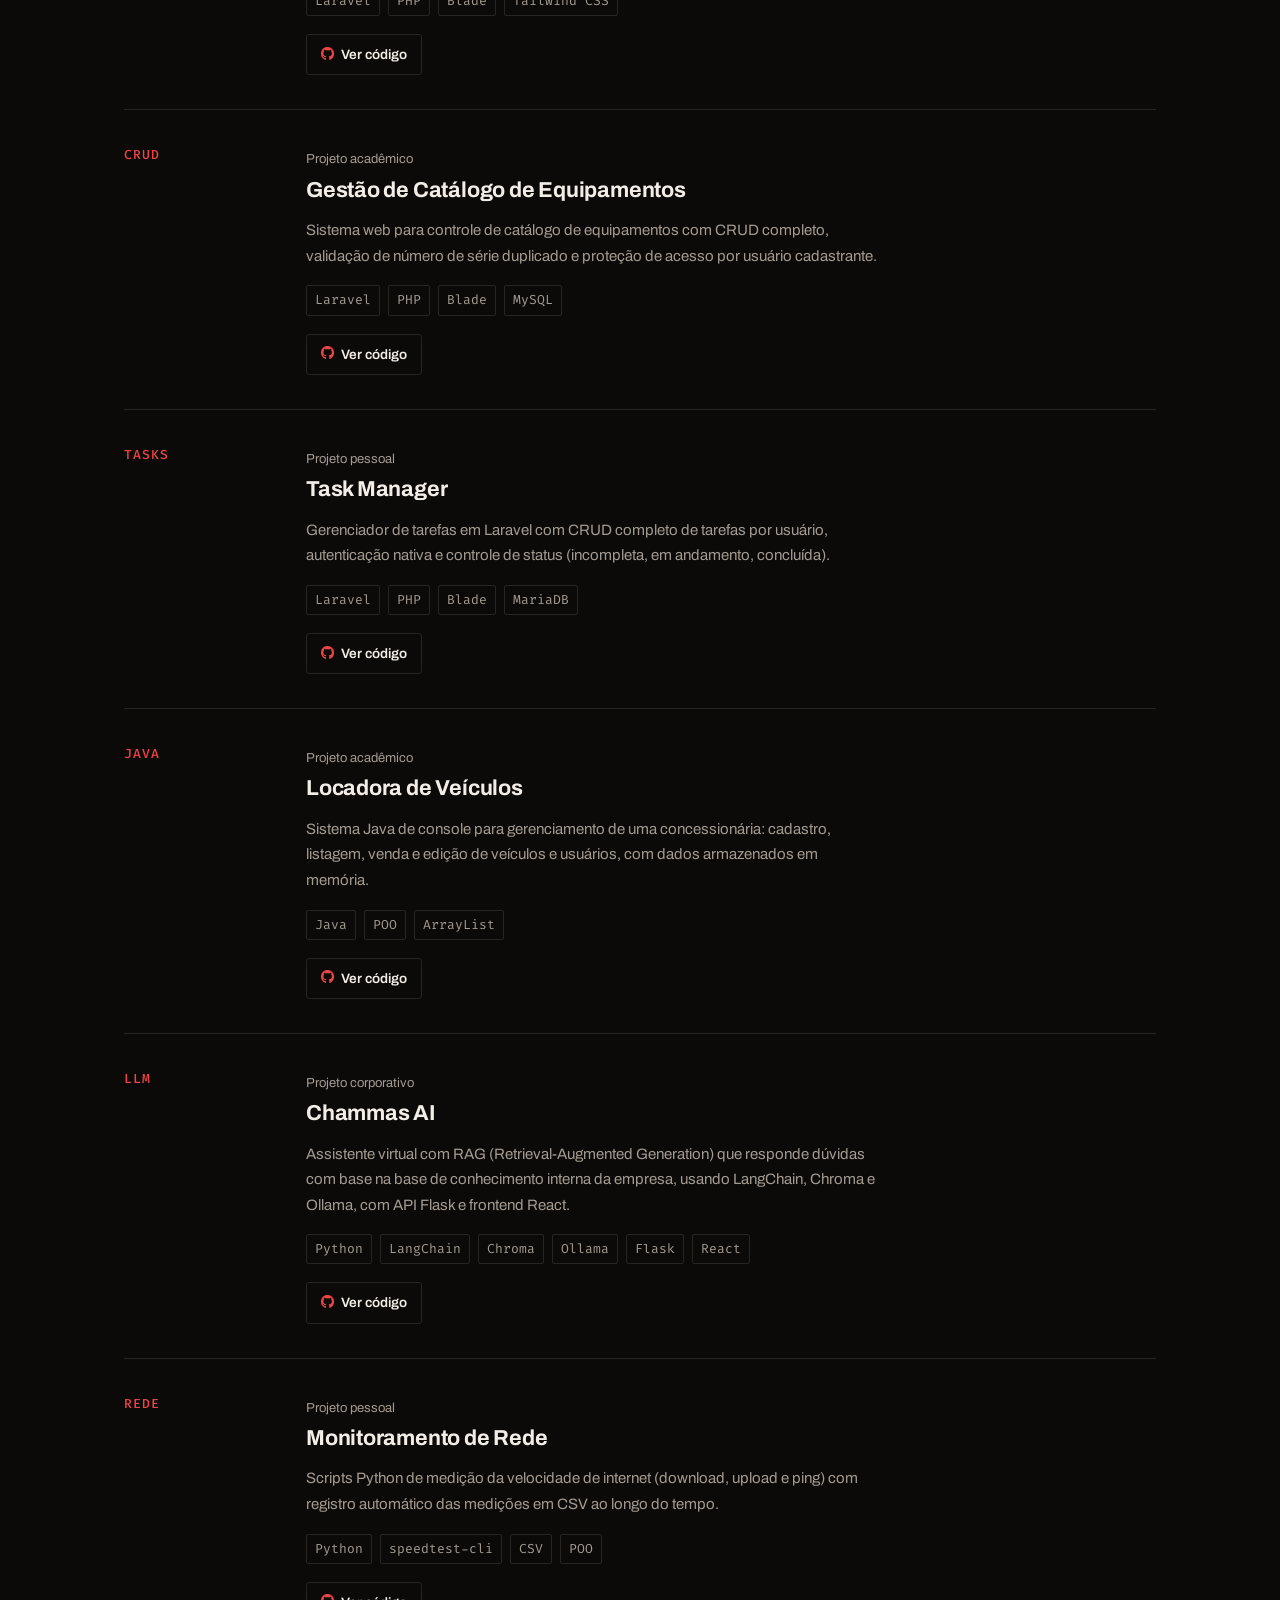
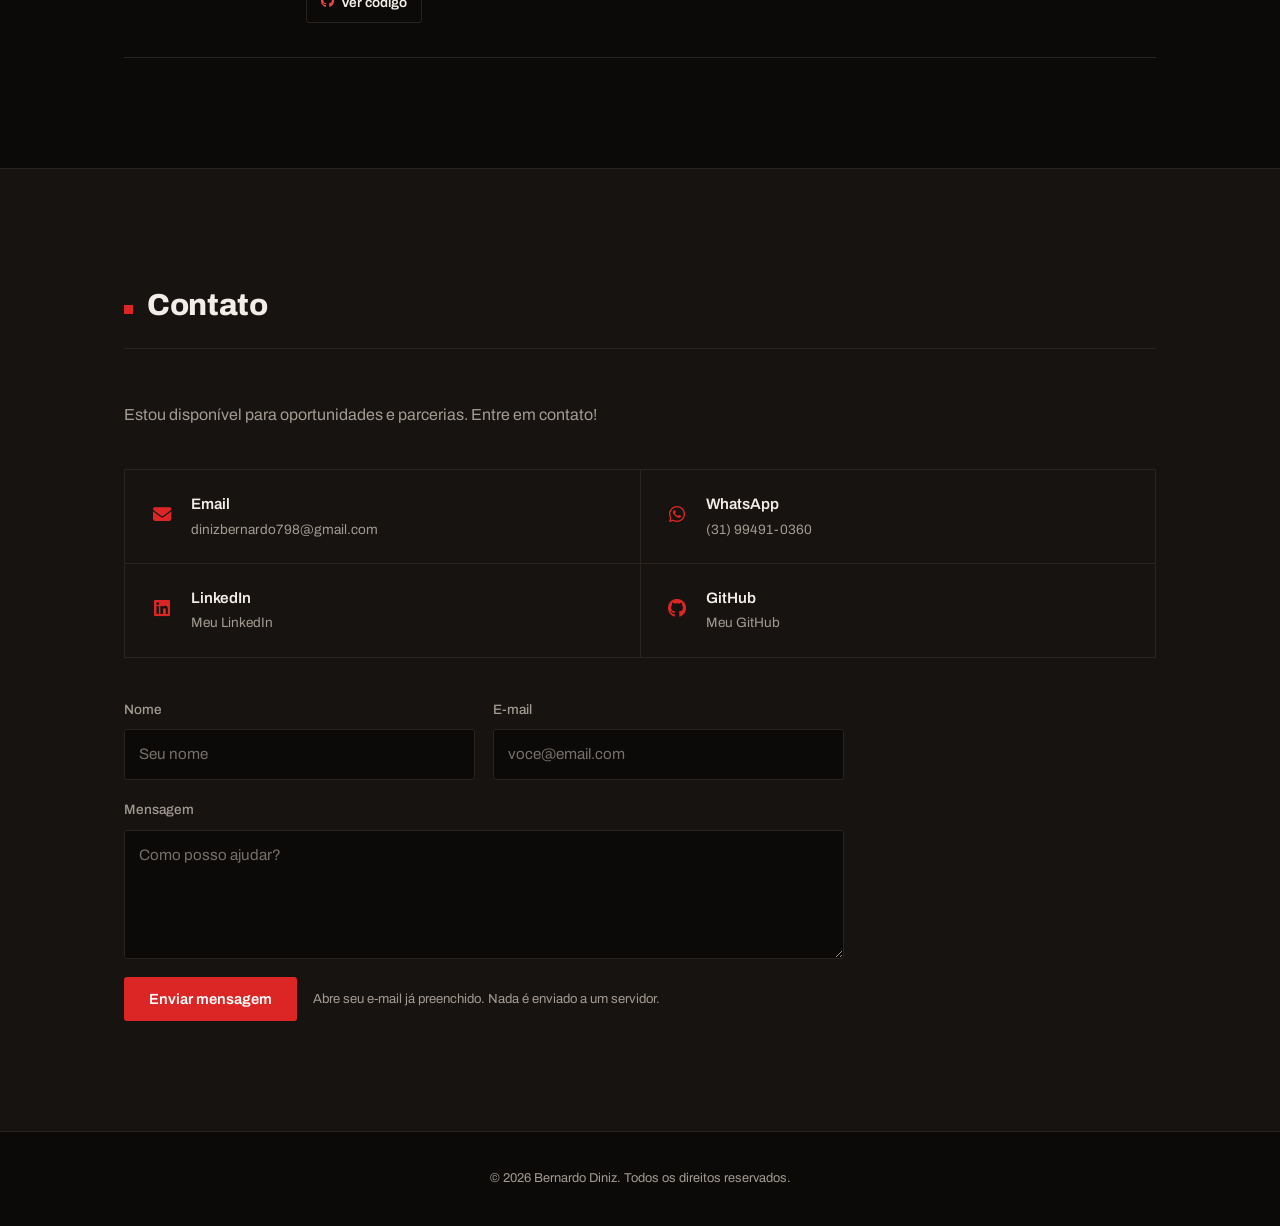
==== commit ad2252d7: "Merge branch 'feature/rotulo-perfil-js' into develop" ====
--- a/index.html
+++ b/index.html
@@ -73,7 +73,7 @@
         </div>
         <div class="hero-decoration">
           <div class="code-block">
-            <div class="code-head">Bernardo Diniz Nascimento</div>
+            <div class="code-head">perfil.js</div>
             <pre><code><span class="code-keyword">const</span> <span class="code-var">desenvolvedor</span> = {
                 <span class="code-prop">nome</span>: <span class="code-string">"Bernardo Diniz"</span>,
                 <span class="code-prop">formacao</span>: <span class="code-string">"ADS - SENAI"</span>,
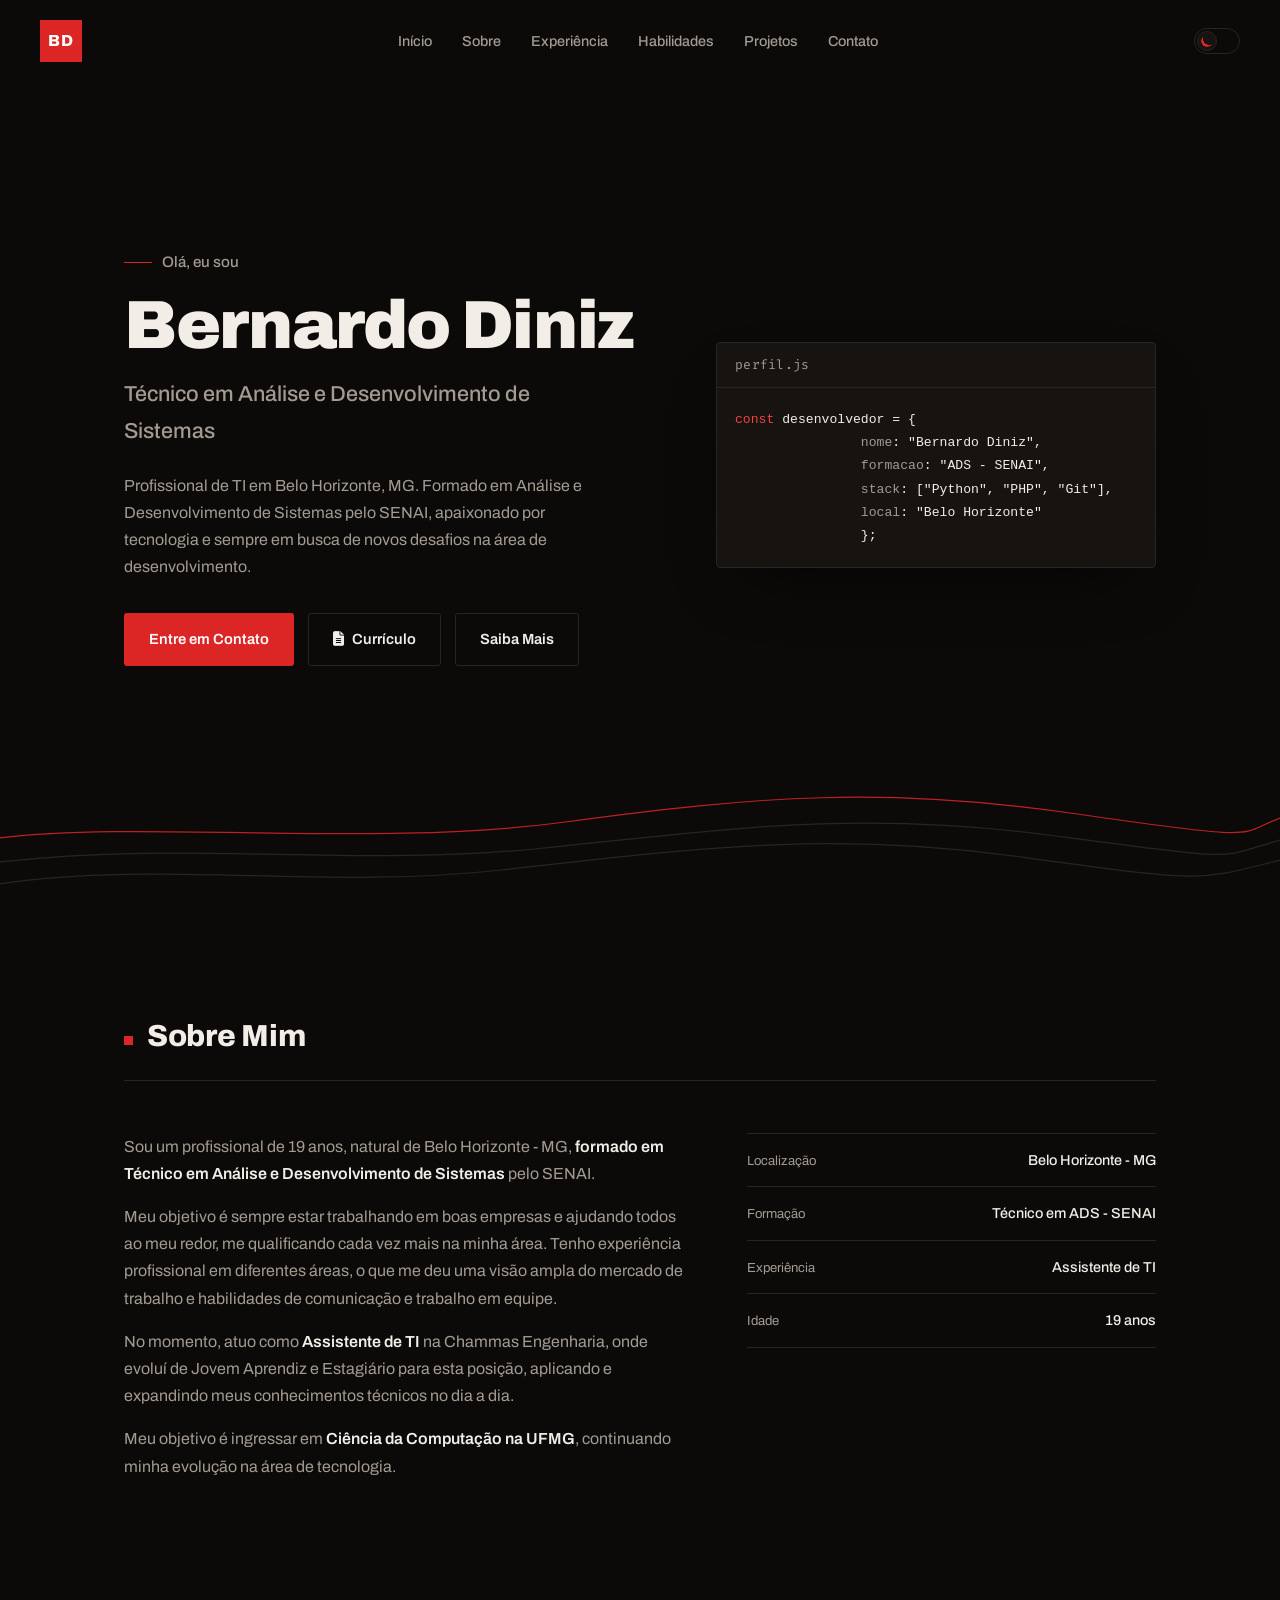
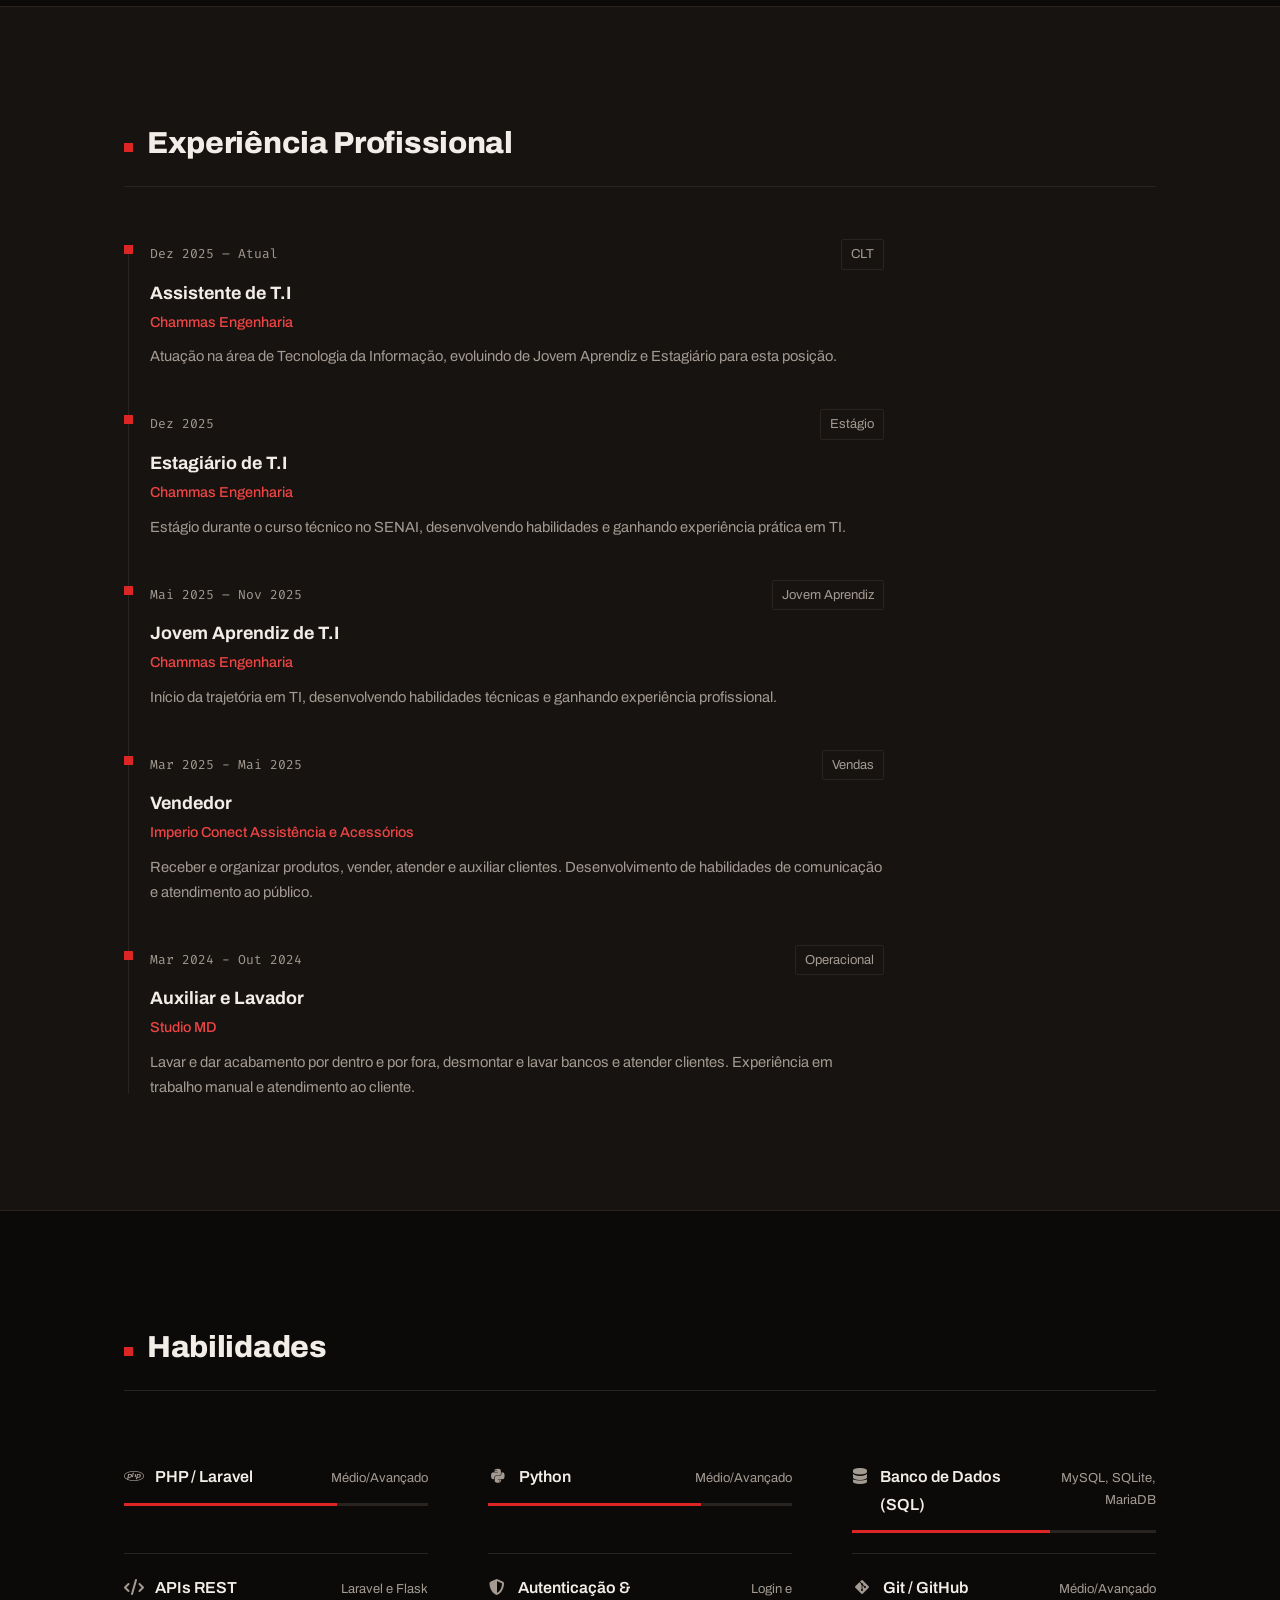
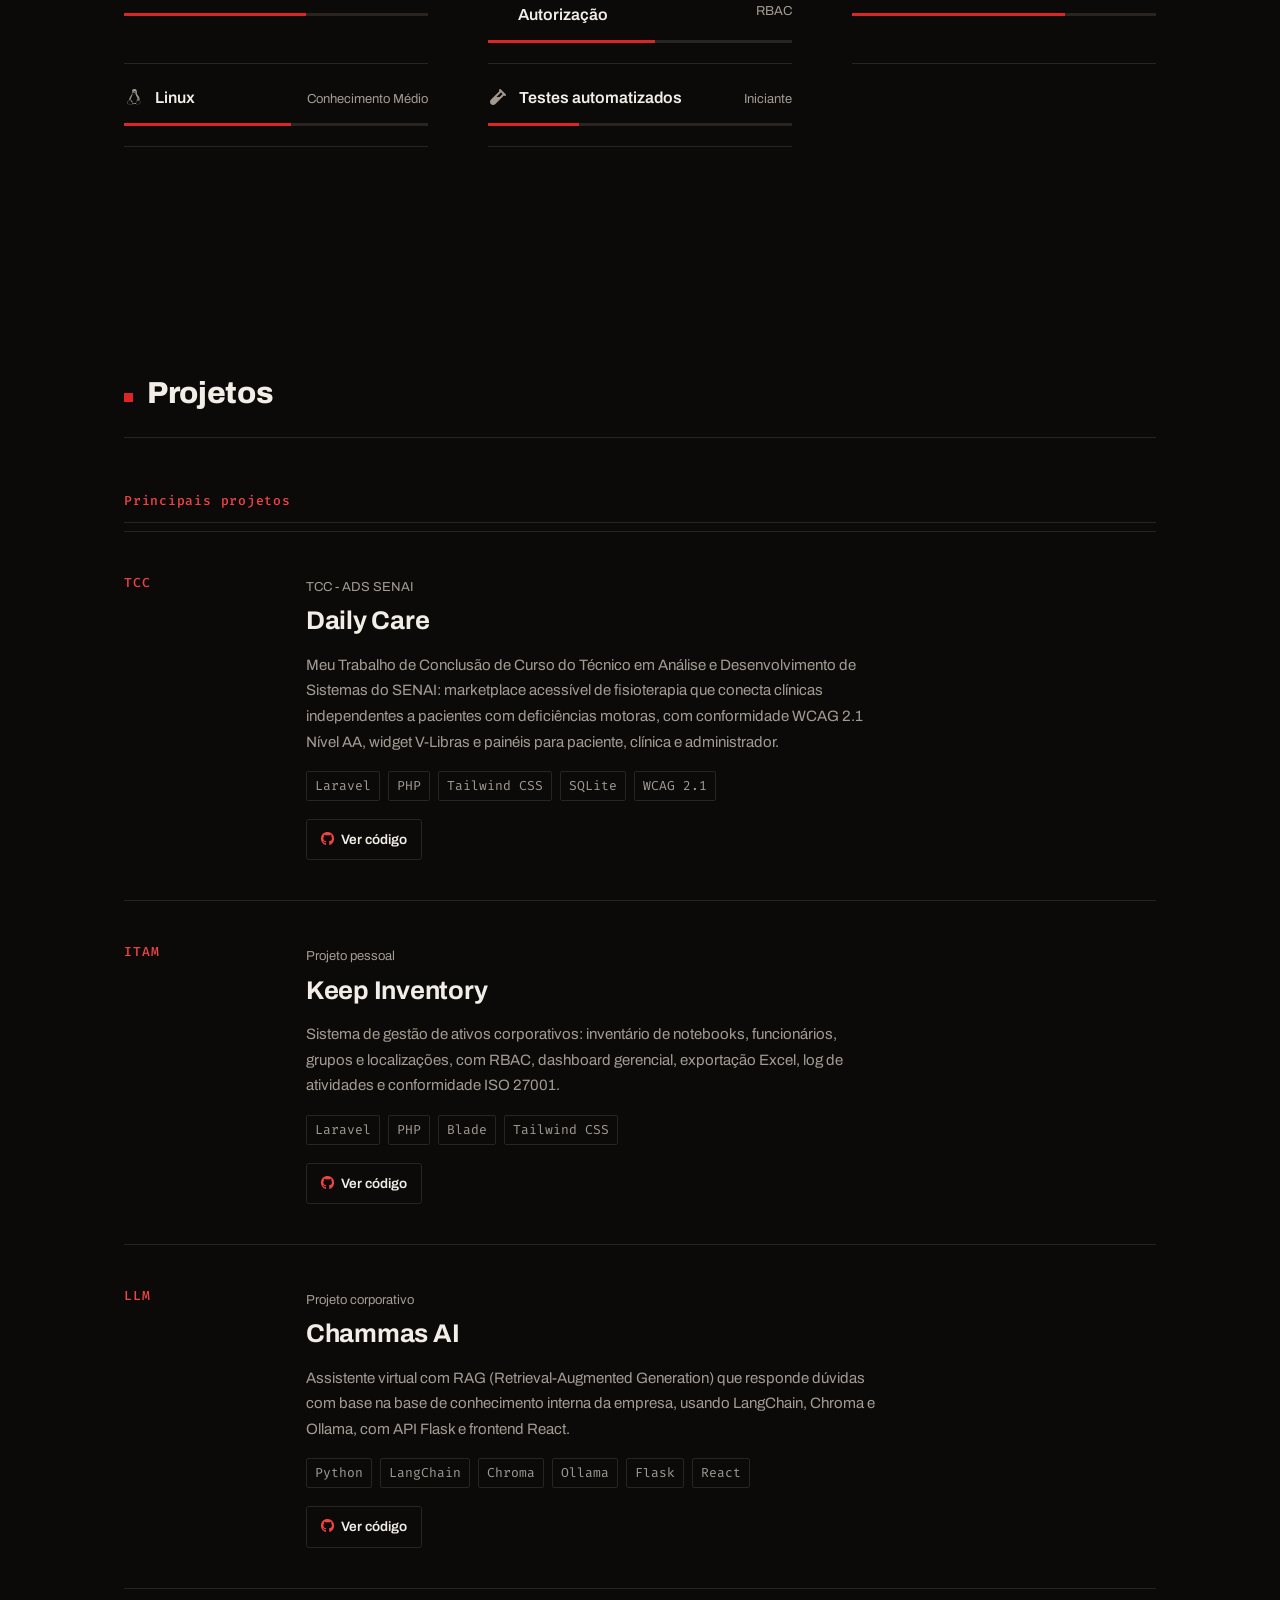
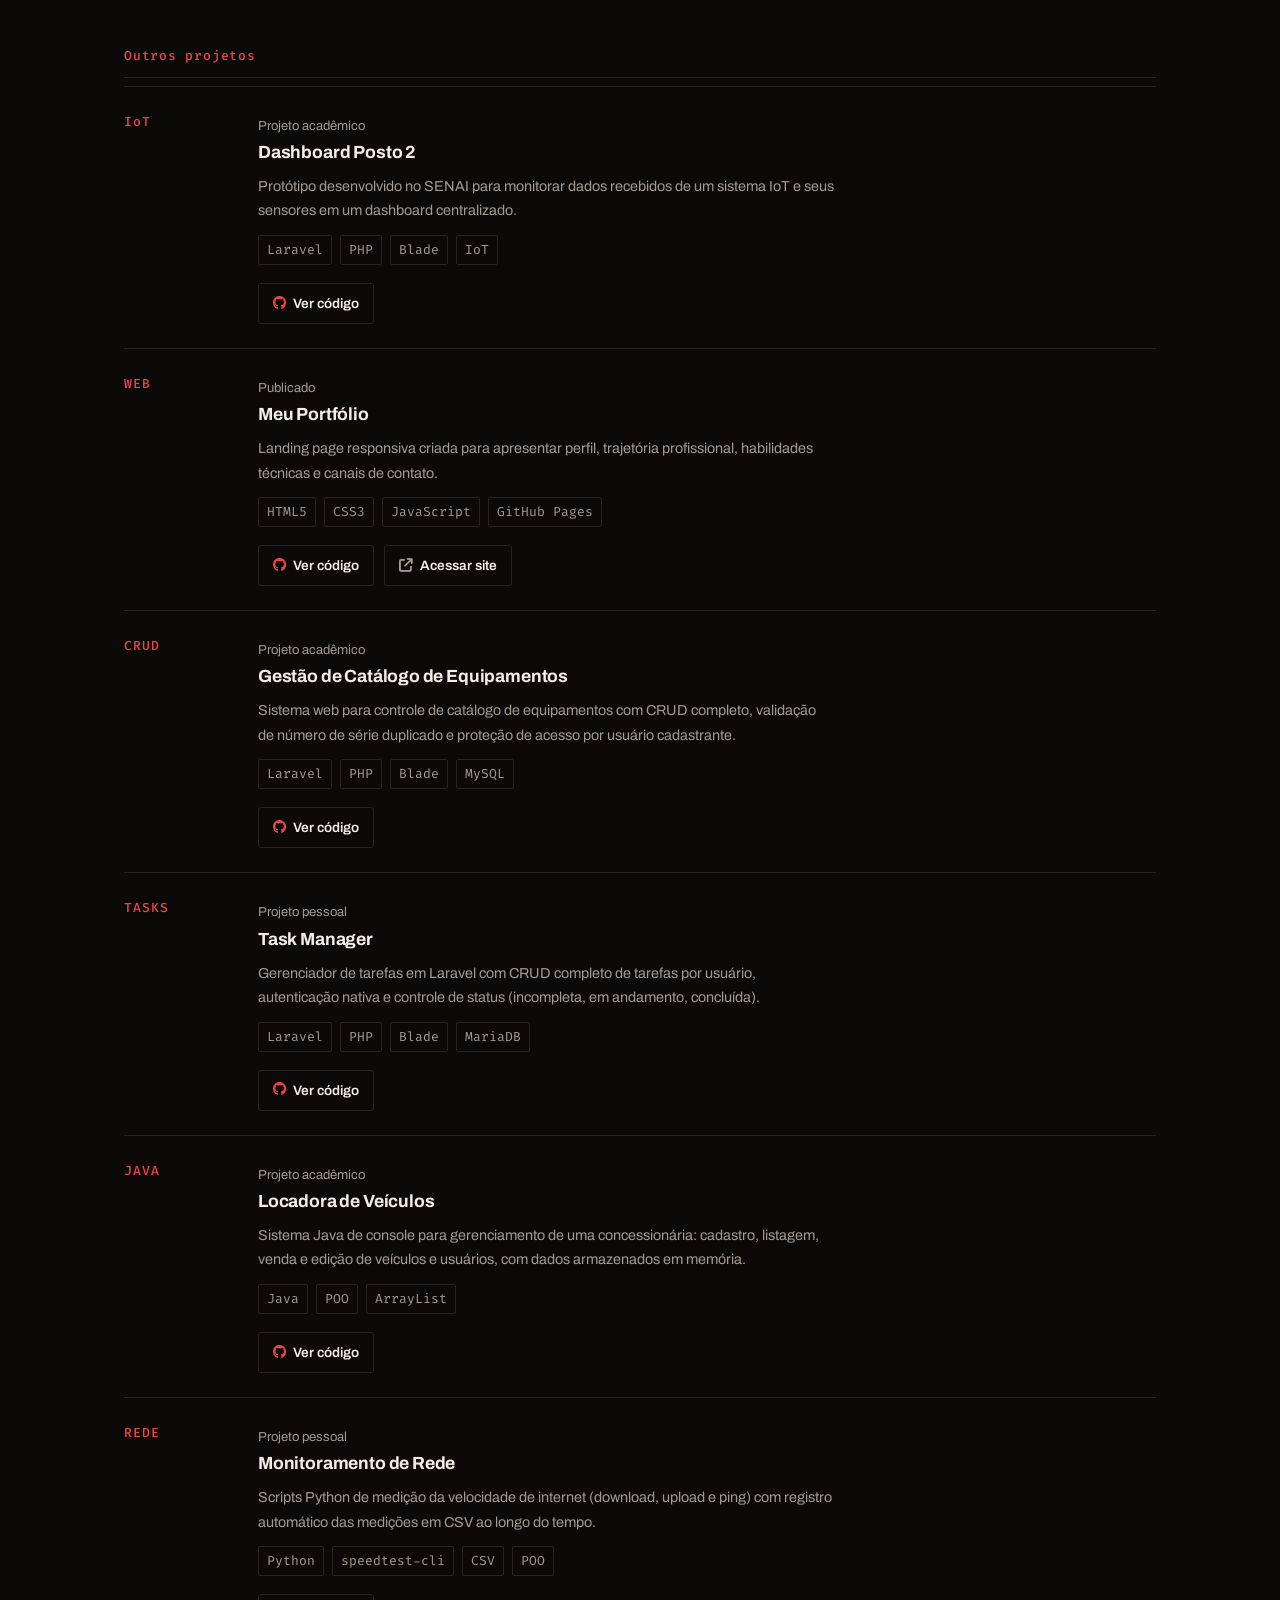
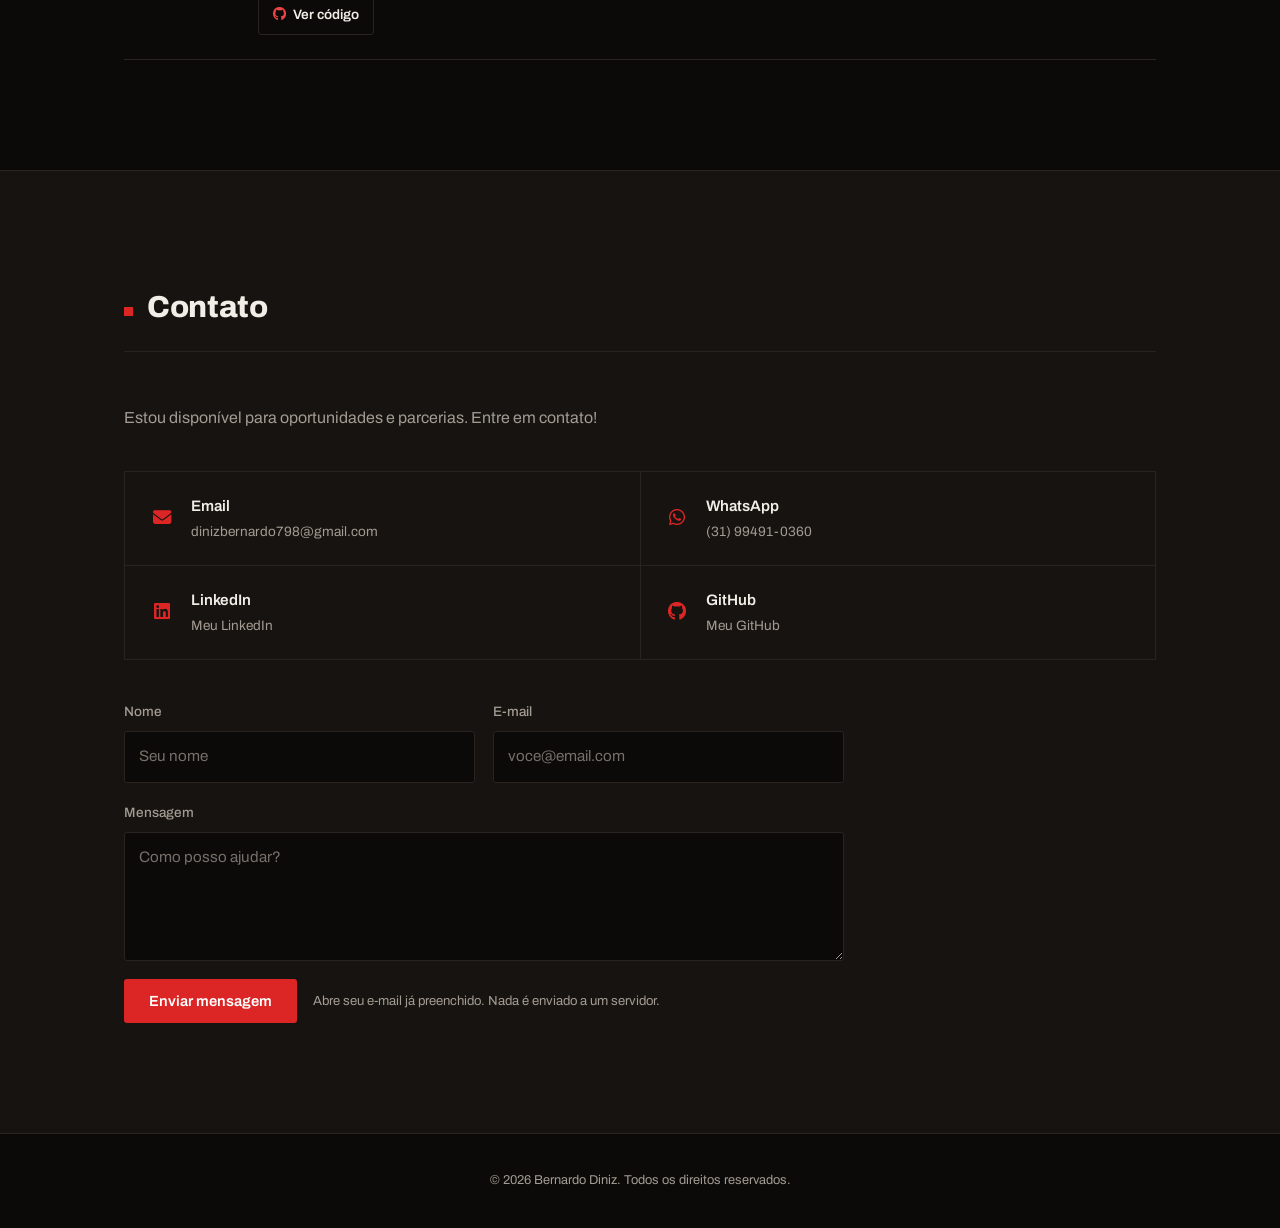
==== commit 56214868: "feat: orienta o portfólio ao mercado de trabalho - Metadados Open Graph/Twitter Card, URL canônica e" ====
--- a/index.html
+++ b/index.html
@@ -10,6 +10,28 @@
   <link rel="icon"
     href="data:image/svg+xml,%3Csvg xmlns='http://www.w3.org/2000/svg' viewBox='0 0 100 100'%3E%3Crect width='100' height='100' rx='20' fill='%23dc2626'/%3E%3Ctext x='50' y='55' font-family='Arial' font-size='45' font-weight='bold' fill='white' text-anchor='middle' dominant-baseline='middle'%3EBD%3C/text%3E%3C/svg%3E">
   <title>Bernardo Diniz | Portfólio</title>
+  <link rel="canonical" href="https://bernardodiniz-1898.github.io/Meu-Portifolio/">
+
+  <!-- Open Graph / redes sociais -->
+  <meta property="og:type" content="website">
+  <meta property="og:locale" content="pt_BR">
+  <meta property="og:site_name" content="Bernardo Diniz">
+  <meta property="og:title" content="Bernardo Diniz | Portfólio">
+  <meta property="og:description"
+    content="Assistente de TI em Belo Horizonte - MG. Formado em Análise e Desenvolvimento de Sistemas pelo SENAI, com experiência em Python, PHP/Laravel, Linux e Git.">
+  <meta property="og:url" content="https://bernardodiniz-1898.github.io/Meu-Portifolio/">
+  <meta property="og:image" content="https://bernardodiniz-1898.github.io/Meu-Portifolio/assets/img/og-preview.png">
+  <meta property="og:image:width" content="1200">
+  <meta property="og:image:height" content="630">
+  <meta property="og:image:alt" content="Bernardo Diniz, técnico em Análise e Desenvolvimento de Sistemas">
+
+  <!-- Twitter Card -->
+  <meta name="twitter:card" content="summary_large_image">
+  <meta name="twitter:title" content="Bernardo Diniz | Portfólio">
+  <meta name="twitter:description"
+    content="Assistente de TI em Belo Horizonte - MG. Formado em ADS pelo SENAI, com experiência em Python, PHP/Laravel, Linux e Git.">
+  <meta name="twitter:image" content="https://bernardodiniz-1898.github.io/Meu-Portifolio/assets/img/og-preview.png">
+
   <!-- avoid-ai-design-ignore-file: K7 — o estilo de foco (:focus-visible) é definido globalmente em style.css -->
   <script>document.documentElement.classList.add('js');</script>
   <link rel="preconnect" href="https://fonts.googleapis.com">
@@ -68,6 +90,10 @@
             desenvolvimento.</p>
           <div class="hero-buttons">
             <a href="#contact" class="btn btn-primary">Entre em Contato</a>
+            <a href="curriculo.html" class="btn btn-secondary" target="_blank" rel="noopener">
+              <i class="fas fa-file-lines" aria-hidden="true"></i>
+              Currículo
+            </a>
             <a href="#about" class="btn btn-secondary">Saiba Mais</a>
           </div>
         </div>
@@ -215,26 +241,74 @@
           <h2 class="section-title">Habilidades</h2>
         </div>
         <div class="skills-list reveal">
-          <div class="skill" style="--level: 75">
+          <div class="skill" style="--level: 70">
+            <div class="skill-head">
+              <span class="skill-icon" aria-hidden="true"><i class="fab fa-php"></i></span>
+              <h3>PHP / Laravel</h3>
+              <span class="skill-text">Médio/Avançado</span>
+            </div>
+            <div class="skill-meter" role="progressbar" aria-valuemin="0" aria-valuemax="100" aria-valuenow="70"
+              aria-label="PHP / Laravel: Médio/Avançado">
+              <span class="skill-meter-fill"></span>
+            </div>
+          </div>
+
+          <div class="skill" style="--level: 70">
             <div class="skill-head">
               <span class="skill-icon" aria-hidden="true"><i class="fab fa-python"></i></span>
               <h3>Python</h3>
               <span class="skill-text">Médio/Avançado</span>
             </div>
-            <div class="skill-meter" role="progressbar" aria-valuemin="0" aria-valuemax="100" aria-valuenow="75"
+            <div class="skill-meter" role="progressbar" aria-valuemin="0" aria-valuemax="100" aria-valuenow="70"
               aria-label="Python: Médio/Avançado">
               <span class="skill-meter-fill"></span>
             </div>
           </div>
 
+          <div class="skill" style="--level: 65">
+            <div class="skill-head">
+              <span class="skill-icon" aria-hidden="true"><i class="fas fa-database"></i></span>
+              <h3>Banco de Dados (SQL)</h3>
+              <span class="skill-text">MySQL, SQLite, MariaDB</span>
+            </div>
+            <div class="skill-meter" role="progressbar" aria-valuemin="0" aria-valuemax="100" aria-valuenow="65"
+              aria-label="Banco de Dados SQL: nível médio">
+              <span class="skill-meter-fill"></span>
+            </div>
+          </div>
+
           <div class="skill" style="--level: 60">
             <div class="skill-head">
-              <span class="skill-icon" aria-hidden="true"><i class="fab fa-php"></i></span>
-              <h3>PHP / Laravel</h3>
-              <span class="skill-text">Nível Médio</span>
+              <span class="skill-icon" aria-hidden="true"><i class="fas fa-code"></i></span>
+              <h3>APIs REST</h3>
+              <span class="skill-text">Laravel e Flask</span>
             </div>
             <div class="skill-meter" role="progressbar" aria-valuemin="0" aria-valuemax="100" aria-valuenow="60"
-              aria-label="PHP / Laravel: Nível Médio">
+              aria-label="APIs REST: nível médio">
+              <span class="skill-meter-fill"></span>
+            </div>
+          </div>
+
+          <div class="skill" style="--level: 55">
+            <div class="skill-head">
+              <span class="skill-icon" aria-hidden="true"><i class="fas fa-shield-halved"></i></span>
+              <h3>Autenticação &amp; Autorização</h3>
+              <span class="skill-text">Login e RBAC</span>
+            </div>
+            <div class="skill-meter" role="progressbar" aria-valuemin="0" aria-valuemax="100" aria-valuenow="55"
+              aria-label="Autenticação e Autorização: nível médio">
+              <span class="skill-meter-fill"></span>
+            </div>
+          </div>
+
+          <div class="skill" style="--level: 70">
+            <div class="skill-head">
+              <span class="skill-icon" aria-hidden="true"><i class="fab fa-git-alt"></i></span>
+              <h3>Git / GitHub</h3>
+              <span class="skill-text">Médio/Avançado</span>
+            </div>
+            <div class="skill-meter" role="progressbar" aria-valuemin="0" aria-valuemax="100" aria-valuenow="70"
+              aria-label="Git / GitHub: Médio/Avançado">
               <span class="skill-meter-fill"></span>
             </div>
           </div>
@@ -251,50 +325,14 @@
             </div>
           </div>
 
-          <div class="skill" style="--level: 70">
-            <div class="skill-head">
-              <span class="skill-icon" aria-hidden="true"><i class="fas fa-file-alt"></i></span>
-              <h3>Documentação</h3>
-              <span class="skill-text">Diagramas &amp; Modelagem</span>
-            </div>
-            <div class="skill-meter" role="progressbar" aria-valuemin="0" aria-valuemax="100" aria-valuenow="70"
-              aria-label="Documentação: Diagramas e Modelagem de Sistemas">
-              <span class="skill-meter-fill"></span>
-            </div>
-          </div>
-
-          <div class="skill" style="--level: 40">
-            <div class="skill-head">
-              <span class="skill-icon" aria-hidden="true"><i class="fas fa-chart-bar"></i></span>
-              <h3>Análise de Dados</h3>
-              <span class="skill-text">Nível Básico</span>
-            </div>
-            <div class="skill-meter" role="progressbar" aria-valuemin="0" aria-valuemax="100" aria-valuenow="40"
-              aria-label="Análise de Dados: Nível Básico">
-              <span class="skill-meter-fill"></span>
-            </div>
-          </div>
-
-          <div class="skill" style="--level: 65">
-            <div class="skill-head">
-              <span class="skill-icon" aria-hidden="true"><i class="fab fa-git-alt"></i></span>
-              <h3>Git / GitHub</h3>
-              <span class="skill-text">Médio</span>
-            </div>
-            <div class="skill-meter" role="progressbar" aria-valuemin="0" aria-valuemax="100" aria-valuenow="65"
-              aria-label="Git / GitHub: Médio">
-              <span class="skill-meter-fill"></span>
-            </div>
-          </div>
-
           <div class="skill" style="--level: 30">
             <div class="skill-head">
-              <span class="skill-icon" aria-hidden="true"><i class="fab fa-java"></i></span>
-              <h3>Java</h3>
+              <span class="skill-icon" aria-hidden="true"><i class="fas fa-vial"></i></span>
+              <h3>Testes automatizados</h3>
               <span class="skill-text">Iniciante</span>
             </div>
             <div class="skill-meter" role="progressbar" aria-valuemin="0" aria-valuemax="100" aria-valuenow="30"
-              aria-label="Java: Iniciante">
+              aria-label="Testes automatizados: Iniciante">
               <span class="skill-meter-fill"></span>
             </div>
           </div>
@@ -307,7 +345,8 @@
         <div class="section-head">
           <h2 class="section-title">Projetos</h2>
         </div>
-        <div class="projects-list reveal">
+        <h3 class="projects-group-title">Principais projetos</h3>
+        <div class="projects-list projects-list-featured reveal">
           <article class="project">
             <div class="project-rail">
               <span class="project-code">TCC</span>
@@ -338,61 +377,6 @@
 
           <article class="project">
             <div class="project-rail">
-              <span class="project-code">IoT</span>
-            </div>
-            <div class="project-body">
-              <span class="project-status">Projeto acadêmico</span>
-              <h3>Dashboard Posto 2</h3>
-              <p>Protótipo desenvolvido no SENAI para monitorar dados recebidos de um sistema IoT e seus sensores em um
-                dashboard centralizado.</p>
-              <ul class="project-techs">
-                <li>Laravel</li>
-                <li>PHP</li>
-                <li>Blade</li>
-                <li>IoT</li>
-              </ul>
-              <div class="project-links">
-                <a href="https://github.com/BernardoDiniz-1898/dashboard-posto2" target="_blank"
-                  rel="noopener noreferrer" class="project-link">
-                  <i class="fab fa-github" aria-hidden="true"></i>
-                  Ver código
-                </a>
-              </div>
-            </div>
-          </article>
-
-          <article class="project">
-            <div class="project-rail">
-              <span class="project-code">WEB</span>
-            </div>
-            <div class="project-body">
-              <span class="project-status">Publicado</span>
-              <h3>Meu Portfólio</h3>
-              <p>Landing page responsiva criada para apresentar perfil, trajetória profissional, habilidades técnicas e
-                canais de contato.</p>
-              <ul class="project-techs">
-                <li>HTML5</li>
-                <li>CSS3</li>
-                <li>JavaScript</li>
-                <li>GitHub Pages</li>
-              </ul>
-              <div class="project-links">
-                <a href="https://github.com/BernardoDiniz-1898/Meu-Portifolio" target="_blank" rel="noopener noreferrer"
-                  class="project-link">
-                  <i class="fab fa-github" aria-hidden="true"></i>
-                  Ver código
-                </a>
-                <a href="https://bernardodiniz-1898.github.io/Meu-Portifolio/" target="_blank" rel="noopener noreferrer"
-                  class="project-link project-link-secondary">
-                  <i class="fas fa-arrow-up-right-from-square" aria-hidden="true"></i>
-                  Acessar site
-                </a>
-              </div>
-            </div>
-          </article>
-
-          <article class="project">
-            <div class="project-rail">
               <span class="project-code">ITAM</span>
             </div>
             <div class="project-body">
@@ -408,80 +392,6 @@
               </ul>
               <div class="project-links">
                 <a href="https://github.com/BernardoDiniz-1898/Projeto-Inventario-de-Ativos-Corporativo" target="_blank"
-                  rel="noopener noreferrer" class="project-link">
-                  <i class="fab fa-github" aria-hidden="true"></i>
-                  Ver código
-                </a>
-              </div>
-            </div>
-          </article>
-
-          <article class="project">
-            <div class="project-rail">
-              <span class="project-code">CRUD</span>
-            </div>
-            <div class="project-body">
-              <span class="project-status">Projeto acadêmico</span>
-              <h3>Gestão de Catálogo de Equipamentos</h3>
-              <p>Sistema web para controle de catálogo de equipamentos com CRUD completo, validação de número de série
-                duplicado e proteção de acesso por usuário cadastrante.</p>
-              <ul class="project-techs">
-                <li>Laravel</li>
-                <li>PHP</li>
-                <li>Blade</li>
-                <li>MySQL</li>
-              </ul>
-              <div class="project-links">
-                <a href="https://github.com/BernardoDiniz-1898/gestao-de-catalogo" target="_blank"
-                  rel="noopener noreferrer" class="project-link">
-                  <i class="fab fa-github" aria-hidden="true"></i>
-                  Ver código
-                </a>
-              </div>
-            </div>
-          </article>
-
-          <article class="project">
-            <div class="project-rail">
-              <span class="project-code">TASKS</span>
-            </div>
-            <div class="project-body">
-              <span class="project-status">Projeto pessoal</span>
-              <h3>Task Manager</h3>
-              <p>Gerenciador de tarefas em Laravel com CRUD completo de tarefas por usuário, autenticação nativa e
-                controle de status (incompleta, em andamento, concluída).</p>
-              <ul class="project-techs">
-                <li>Laravel</li>
-                <li>PHP</li>
-                <li>Blade</li>
-                <li>MariaDB</li>
-              </ul>
-              <div class="project-links">
-                <a href="https://github.com/BernardoDiniz-1898/taks-menager-" target="_blank" rel="noopener noreferrer"
-                  class="project-link">
-                  <i class="fab fa-github" aria-hidden="true"></i>
-                  Ver código
-                </a>
-              </div>
-            </div>
-          </article>
-
-          <article class="project">
-            <div class="project-rail">
-              <span class="project-code">JAVA</span>
-            </div>
-            <div class="project-body">
-              <span class="project-status">Projeto acadêmico</span>
-              <h3>Locadora de Veículos</h3>
-              <p>Sistema Java de console para gerenciamento de uma concessionária: cadastro, listagem, venda e edição de
-                veículos e usuários, com dados armazenados em memória.</p>
-              <ul class="project-techs">
-                <li>Java</li>
-                <li>POO</li>
-                <li>ArrayList</li>
-              </ul>
-              <div class="project-links">
-                <a href="https://github.com/BernardoDiniz-1898/Locadora-de-Veiculos---JAVA-SENAI-" target="_blank"
                   rel="noopener noreferrer" class="project-link">
                   <i class="fab fa-github" aria-hidden="true"></i>
                   Ver código
@@ -510,6 +420,138 @@
               <div class="project-links">
                 <a href="https://github.com/BernardoDiniz-1898/LLM---Chammas" target="_blank" rel="noopener noreferrer"
                   class="project-link">
+                  <i class="fab fa-github" aria-hidden="true"></i>
+                  Ver código
+                </a>
+              </div>
+            </div>
+          </article>
+        </div>
+
+        <h3 class="projects-group-title">Outros projetos</h3>
+        <div class="projects-list projects-list-others reveal">
+          <article class="project">
+            <div class="project-rail">
+              <span class="project-code">IoT</span>
+            </div>
+            <div class="project-body">
+              <span class="project-status">Projeto acadêmico</span>
+              <h3>Dashboard Posto 2</h3>
+              <p>Protótipo desenvolvido no SENAI para monitorar dados recebidos de um sistema IoT e seus sensores em um
+                dashboard centralizado.</p>
+              <ul class="project-techs">
+                <li>Laravel</li>
+                <li>PHP</li>
+                <li>Blade</li>
+                <li>IoT</li>
+              </ul>
+              <div class="project-links">
+                <a href="https://github.com/BernardoDiniz-1898/dashboard-posto2" target="_blank"
+                  rel="noopener noreferrer" class="project-link">
+                  <i class="fab fa-github" aria-hidden="true"></i>
+                  Ver código
+                </a>
+              </div>
+            </div>
+          </article>
+
+          <article class="project">
+            <div class="project-rail">
+              <span class="project-code">WEB</span>
+            </div>
+            <div class="project-body">
+              <span class="project-status">Publicado</span>
+              <h3>Meu Portfólio</h3>
+              <p>Landing page responsiva criada para apresentar perfil, trajetória profissional, habilidades técnicas e
+                canais de contato.</p>
+              <ul class="project-techs">
+                <li>HTML5</li>
+                <li>CSS3</li>
+                <li>JavaScript</li>
+                <li>GitHub Pages</li>
+              </ul>
+              <div class="project-links">
+                <a href="https://github.com/BernardoDiniz-1898/Meu-Portifolio" target="_blank" rel="noopener noreferrer"
+                  class="project-link">
+                  <i class="fab fa-github" aria-hidden="true"></i>
+                  Ver código
+                </a>
+                <a href="https://bernardodiniz-1898.github.io/Meu-Portifolio/" target="_blank" rel="noopener noreferrer"
+                  class="project-link project-link-secondary">
+                  <i class="fas fa-arrow-up-right-from-square" aria-hidden="true"></i>
+                  Acessar site
+                </a>
+              </div>
+            </div>
+          </article>
+
+          <article class="project">
+            <div class="project-rail">
+              <span class="project-code">CRUD</span>
+            </div>
+            <div class="project-body">
+              <span class="project-status">Projeto acadêmico</span>
+              <h3>Gestão de Catálogo de Equipamentos</h3>
+              <p>Sistema web para controle de catálogo de equipamentos com CRUD completo, validação de número de série
+                duplicado e proteção de acesso por usuário cadastrante.</p>
+              <ul class="project-techs">
+                <li>Laravel</li>
+                <li>PHP</li>
+                <li>Blade</li>
+                <li>MySQL</li>
+              </ul>
+              <div class="project-links">
+                <a href="https://github.com/BernardoDiniz-1898/gestao-de-catalogo" target="_blank"
+                  rel="noopener noreferrer" class="project-link">
+                  <i class="fab fa-github" aria-hidden="true"></i>
+                  Ver código
+                </a>
+              </div>
+            </div>
+          </article>
+
+          <article class="project">
+            <div class="project-rail">
+              <span class="project-code">TASKS</span>
+            </div>
+            <div class="project-body">
+              <span class="project-status">Projeto pessoal</span>
+              <h3>Task Manager</h3>
+              <p>Gerenciador de tarefas em Laravel com CRUD completo de tarefas por usuário, autenticação nativa e
+                controle de status (incompleta, em andamento, concluída).</p>
+              <ul class="project-techs">
+                <li>Laravel</li>
+                <li>PHP</li>
+                <li>Blade</li>
+                <li>MariaDB</li>
+              </ul>
+              <div class="project-links">
+                <a href="https://github.com/BernardoDiniz-1898/taks-menager-" target="_blank" rel="noopener noreferrer"
+                  class="project-link">
+                  <i class="fab fa-github" aria-hidden="true"></i>
+                  Ver código
+                </a>
+              </div>
+            </div>
+          </article>
+
+          <article class="project">
+            <div class="project-rail">
+              <span class="project-code">JAVA</span>
+            </div>
+            <div class="project-body">
+              <span class="project-status">Projeto acadêmico</span>
+              <h3>Locadora de Veículos</h3>
+              <p>Sistema Java de console para gerenciamento de uma concessionária: cadastro, listagem, venda e edição de
+                veículos e usuários, com dados armazenados em memória.</p>
+              <ul class="project-techs">
+                <li>Java</li>
+                <li>POO</li>
+                <li>ArrayList</li>
+              </ul>
+              <div class="project-links">
+                <a href="https://github.com/BernardoDiniz-1898/Locadora-de-Veiculos---JAVA-SENAI-" target="_blank"
+                  rel="noopener noreferrer" class="project-link">
                   <i class="fab fa-github" aria-hidden="true"></i>
                   Ver código
                 </a>
--- a/assets/css/style.css
+++ b/assets/css/style.css
@@ -773,6 +773,49 @@
     border-top: 1px solid var(--rule);
 }
 
+.projects-group-title {
+    font-family: var(--font-mono);
+    font-size: 0.8125rem;
+    font-weight: 500;
+    letter-spacing: 0.06em;
+    color: var(--signal-strong);
+    padding-bottom: 10px;
+    margin-bottom: 8px;
+    border-bottom: 1px solid var(--rule);
+}
+
+.projects-group-title:not(:first-of-type) {
+    margin-top: 56px;
+}
+
+.projects-list-featured .project {
+    padding: 40px 0;
+}
+
+.projects-list-featured .project-body h3 {
+    font-size: 1.6rem;
+}
+
+.projects-list-others {
+    margin-top: 4px;
+}
+
+.projects-list-others .project {
+    grid-template-columns: 110px 1fr;
+    gap: 24px;
+    padding: 24px 0;
+}
+
+.projects-list-others .project-body h3 {
+    font-size: 1.1rem;
+    margin-bottom: 6px;
+}
+
+.projects-list-others .project-body p {
+    font-size: 0.9rem;
+    margin-bottom: 12px;
+}
+
 .project {
     display: grid;
     grid-template-columns: 150px 1fr;
@@ -1166,7 +1209,8 @@
         padding: 80px 0;
     }
 
-    .project {
+    .project,
+    .projects-list-others .project {
         grid-template-columns: 1fr;
         gap: 14px;
     }
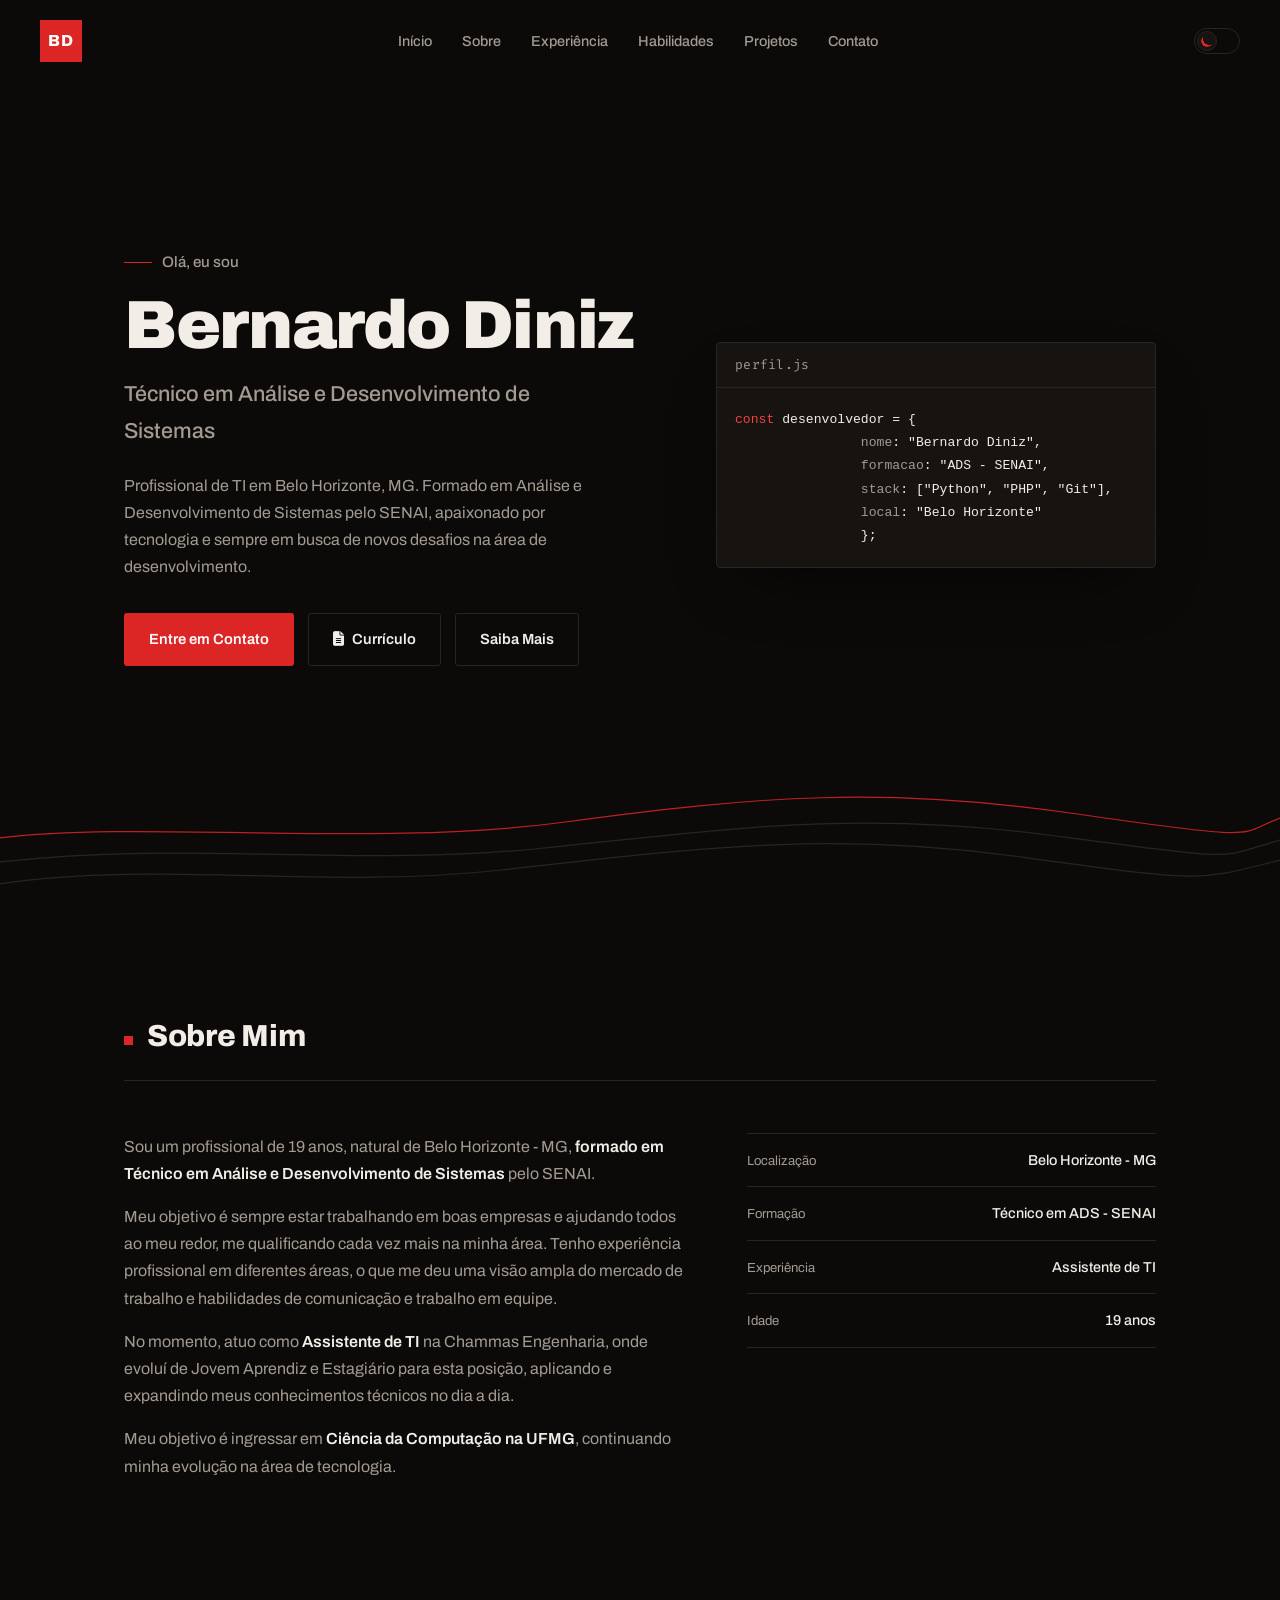
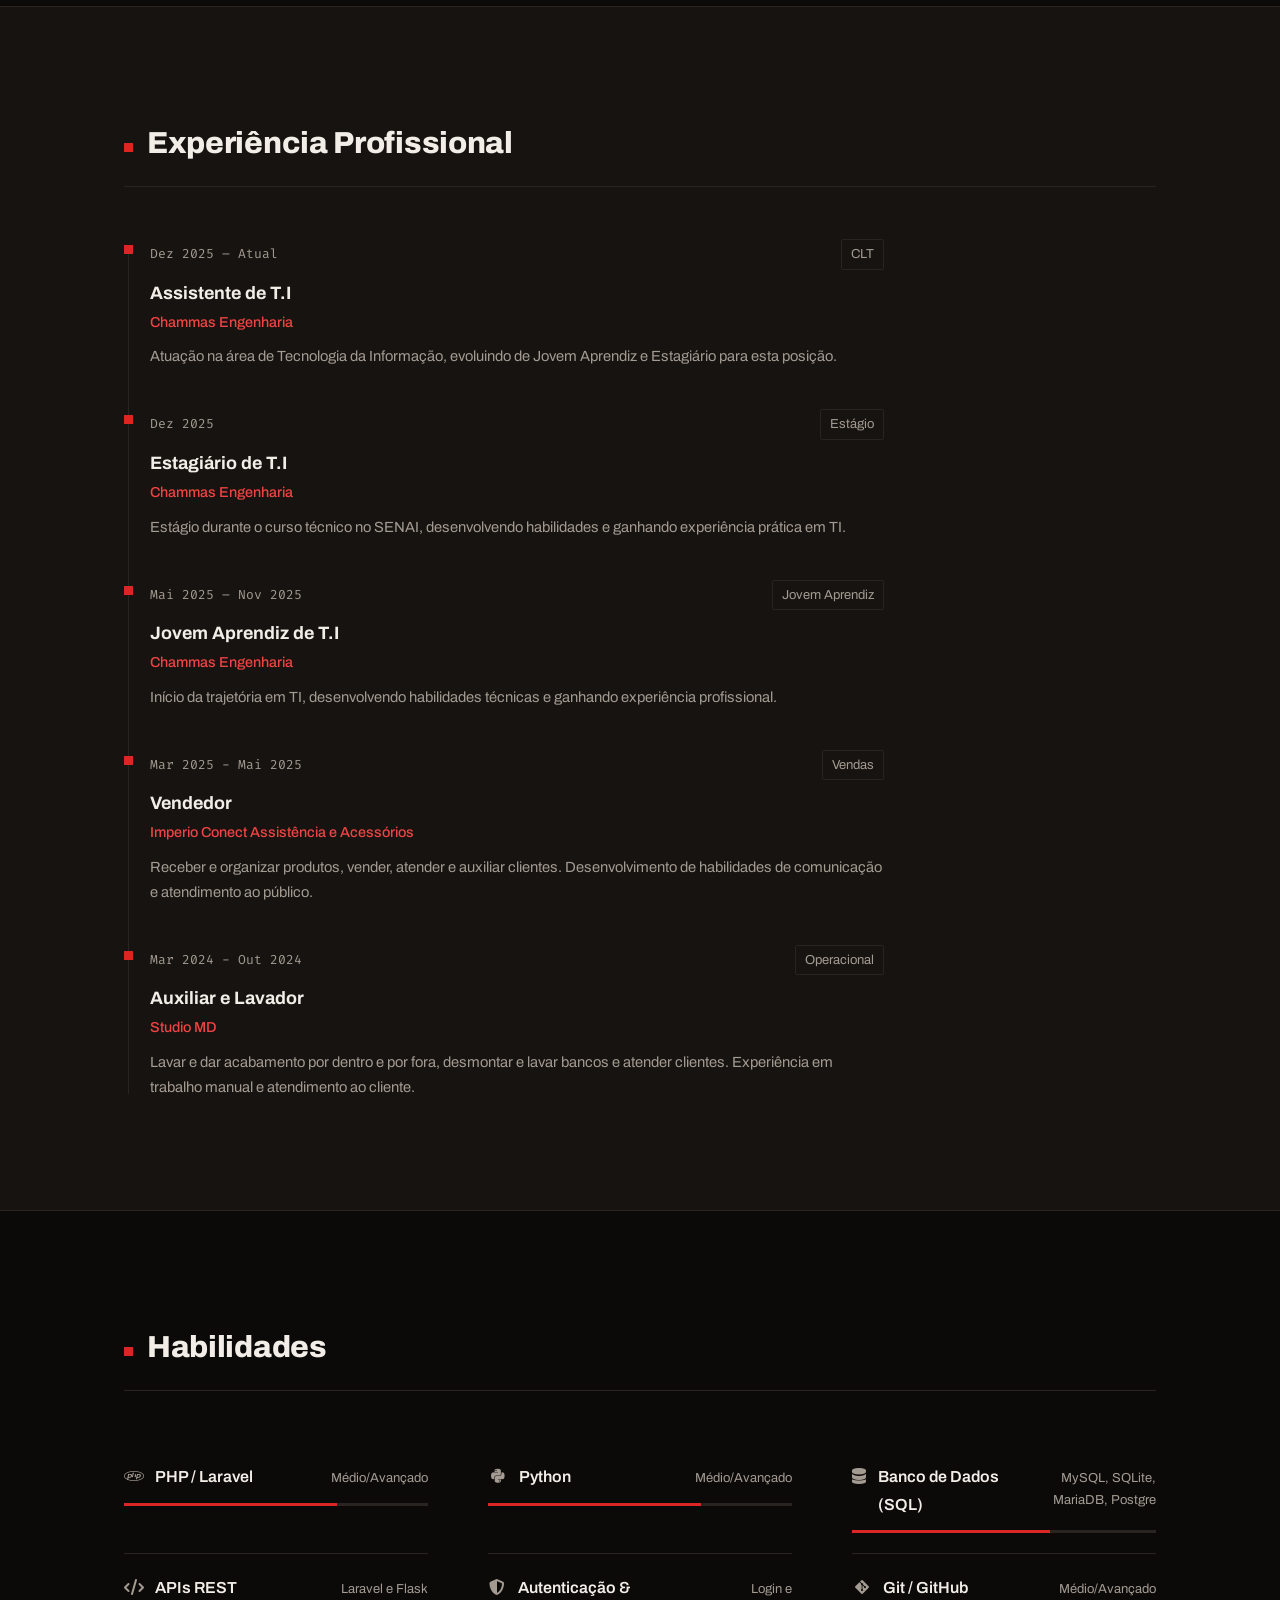
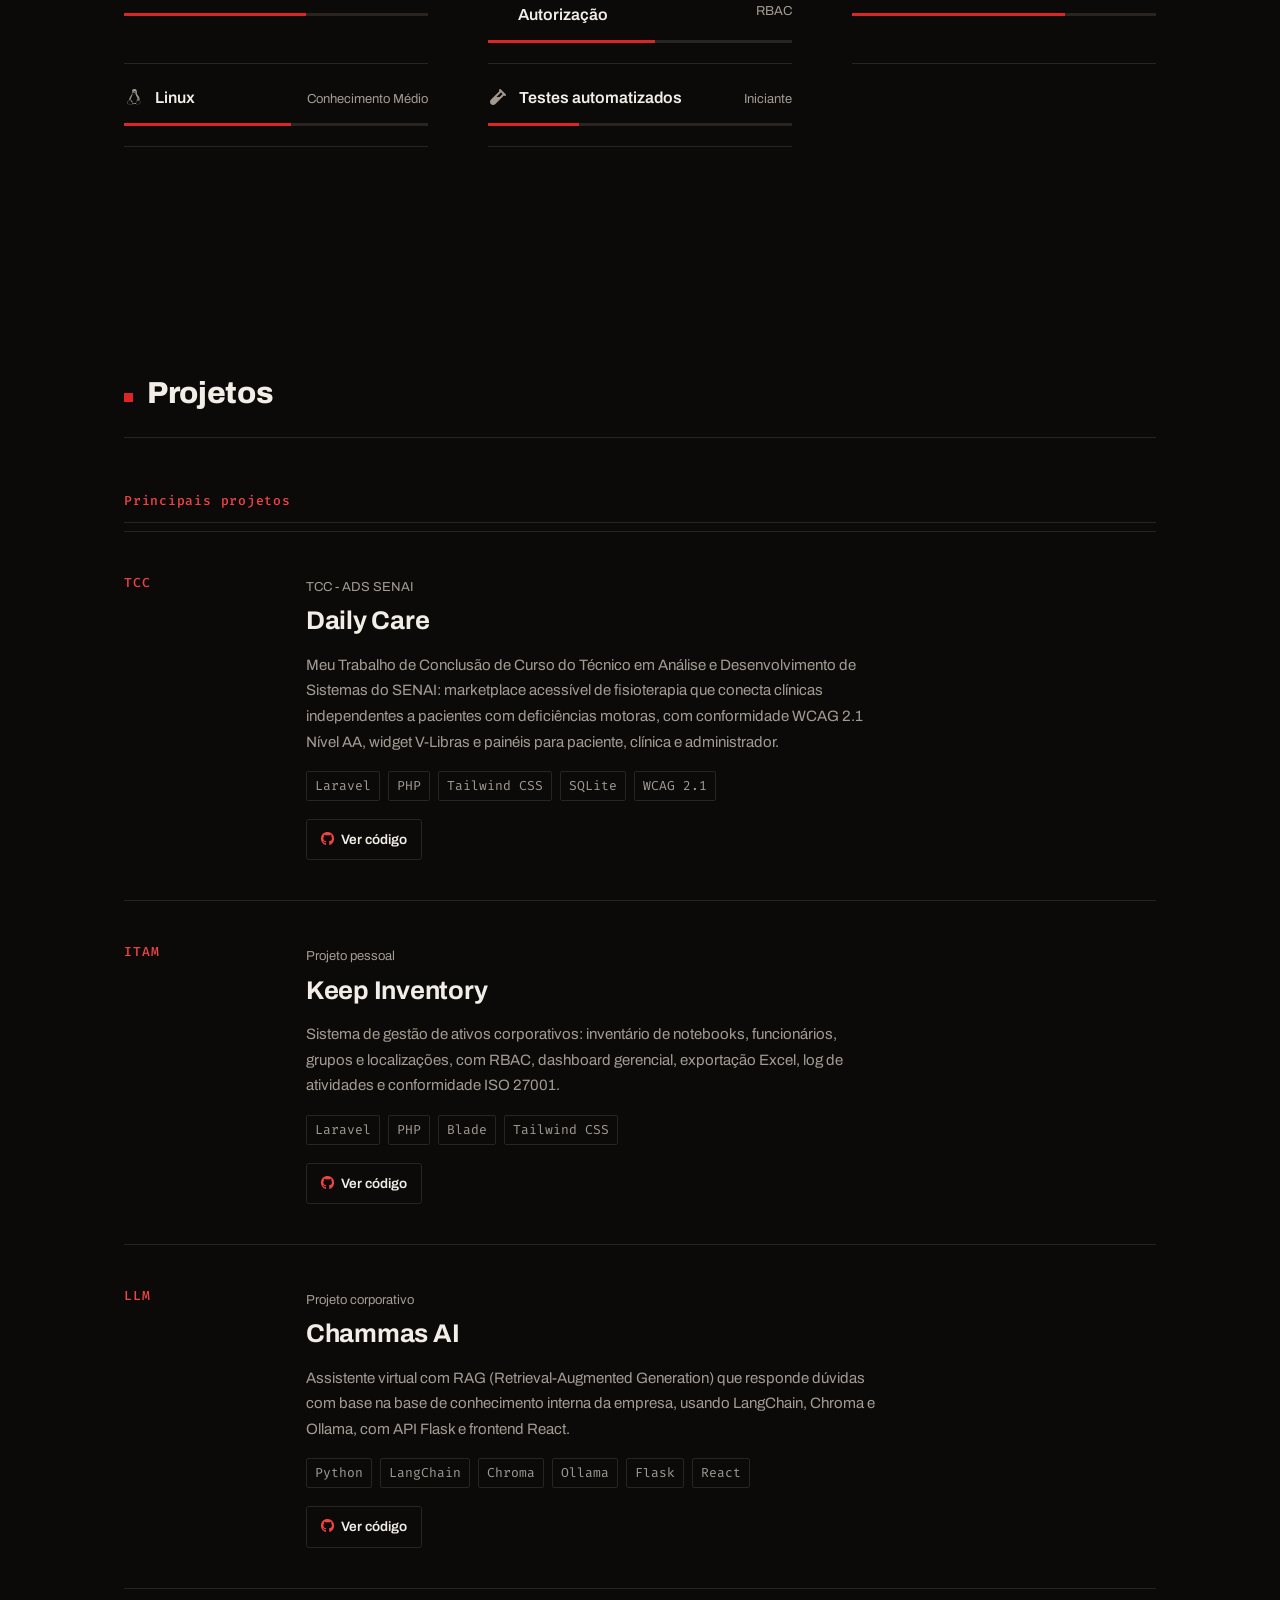
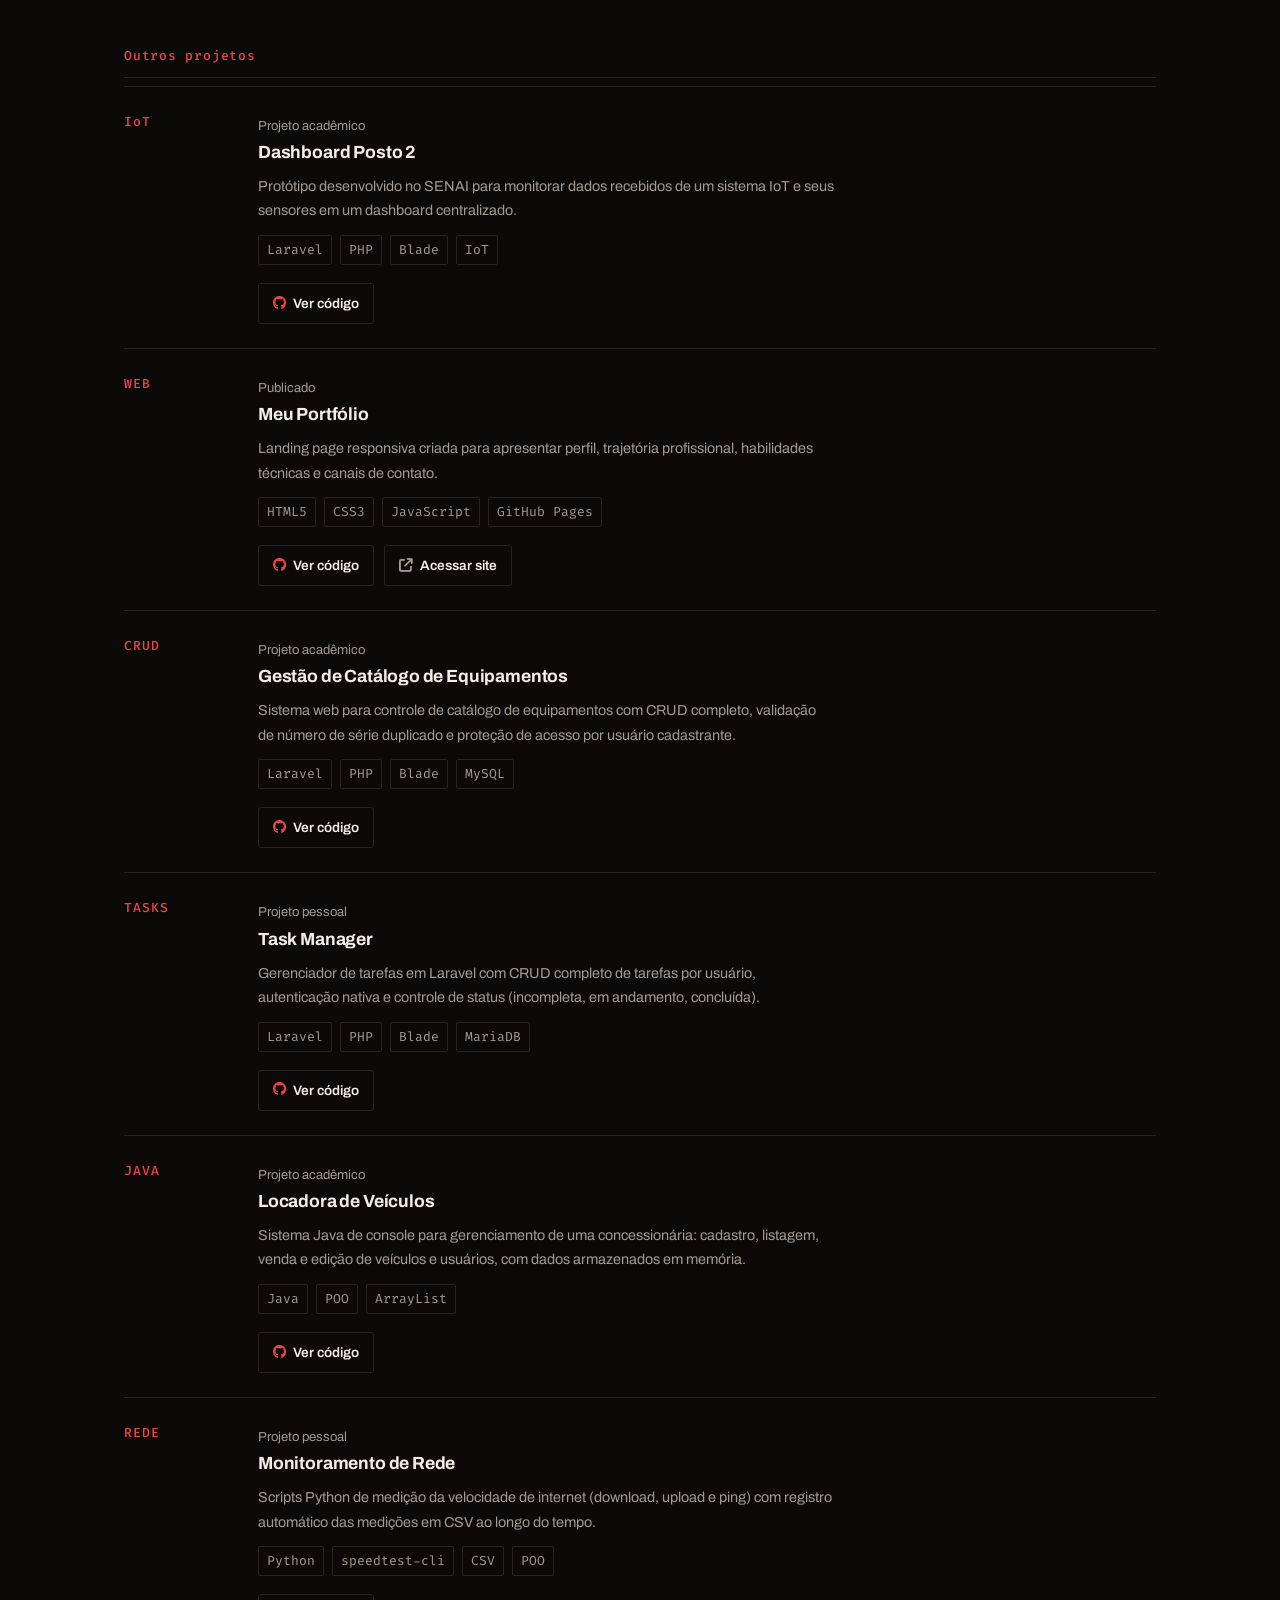
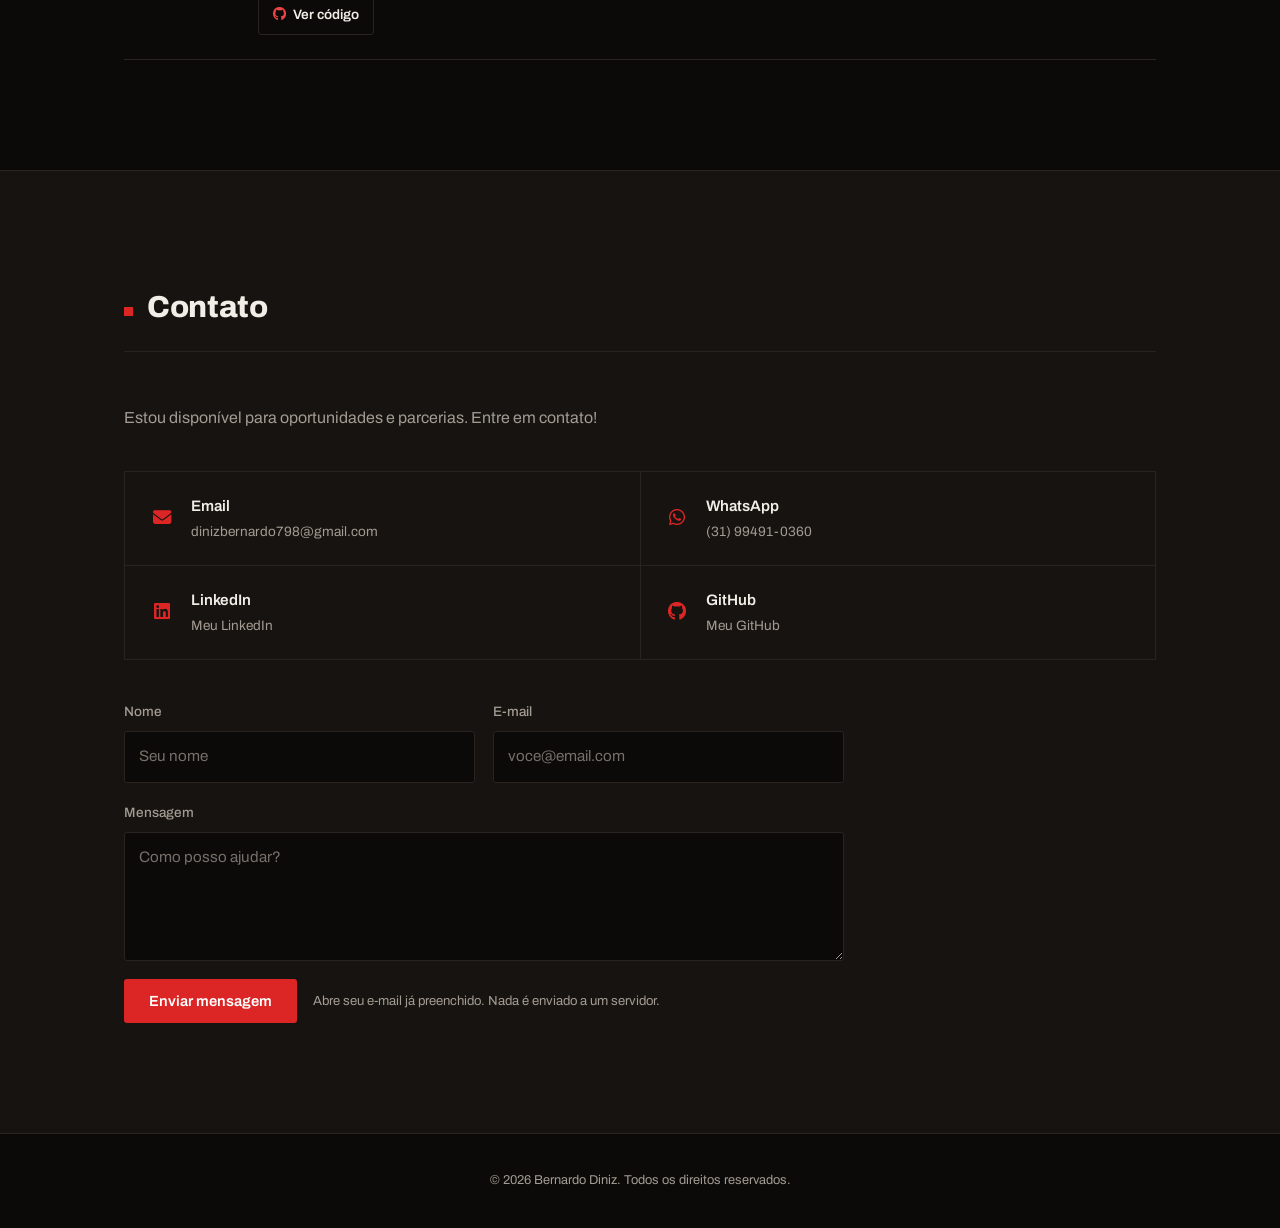
==== commit 60ddf5fc: "feat: ajuste de texto no index" ====
--- a/index.html
+++ b/index.html
@@ -269,7 +269,7 @@
             <div class="skill-head">
               <span class="skill-icon" aria-hidden="true"><i class="fas fa-database"></i></span>
               <h3>Banco de Dados (SQL)</h3>
-              <span class="skill-text">MySQL, SQLite, MariaDB</span>
+              <span class="skill-text">MySQL, SQLite, MariaDB, Postgre</span>
             </div>
             <div class="skill-meter" role="progressbar" aria-valuemin="0" aria-valuemax="100" aria-valuenow="65"
               aria-label="Banco de Dados SQL: nível médio">
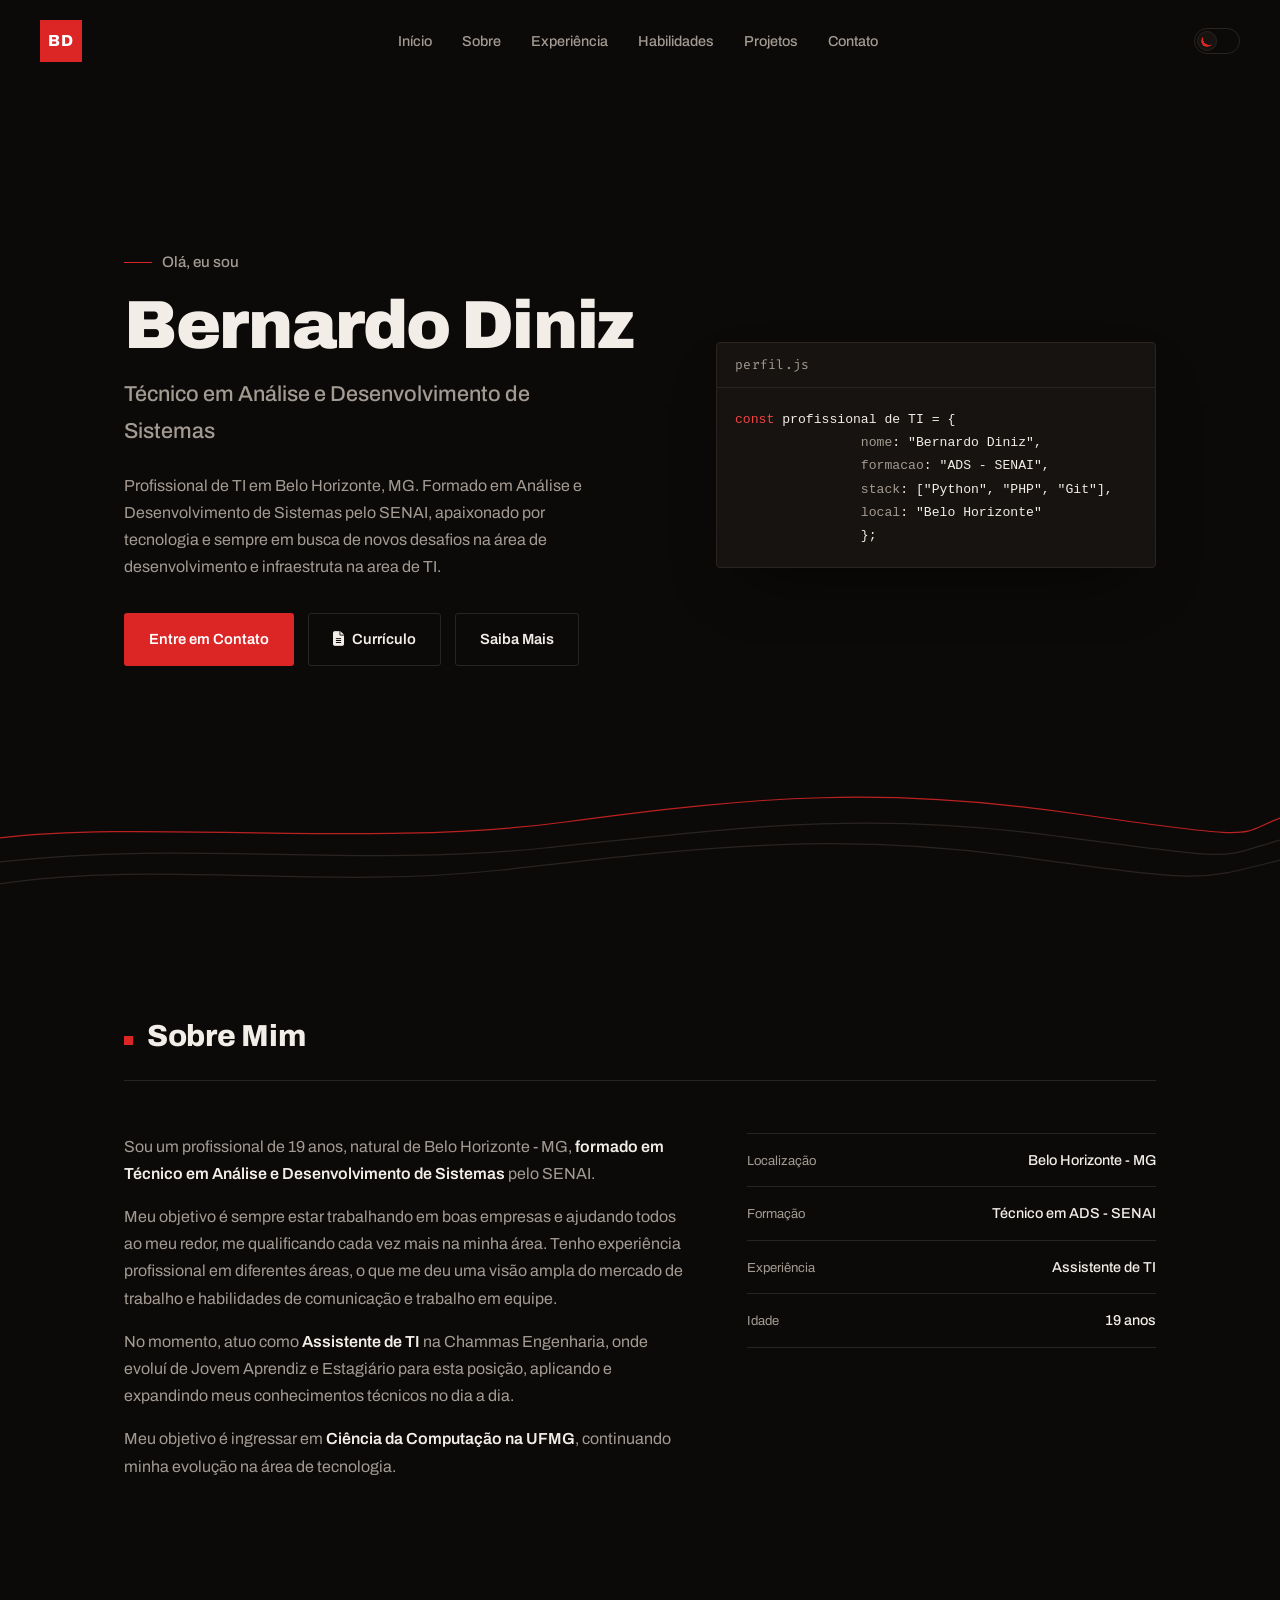
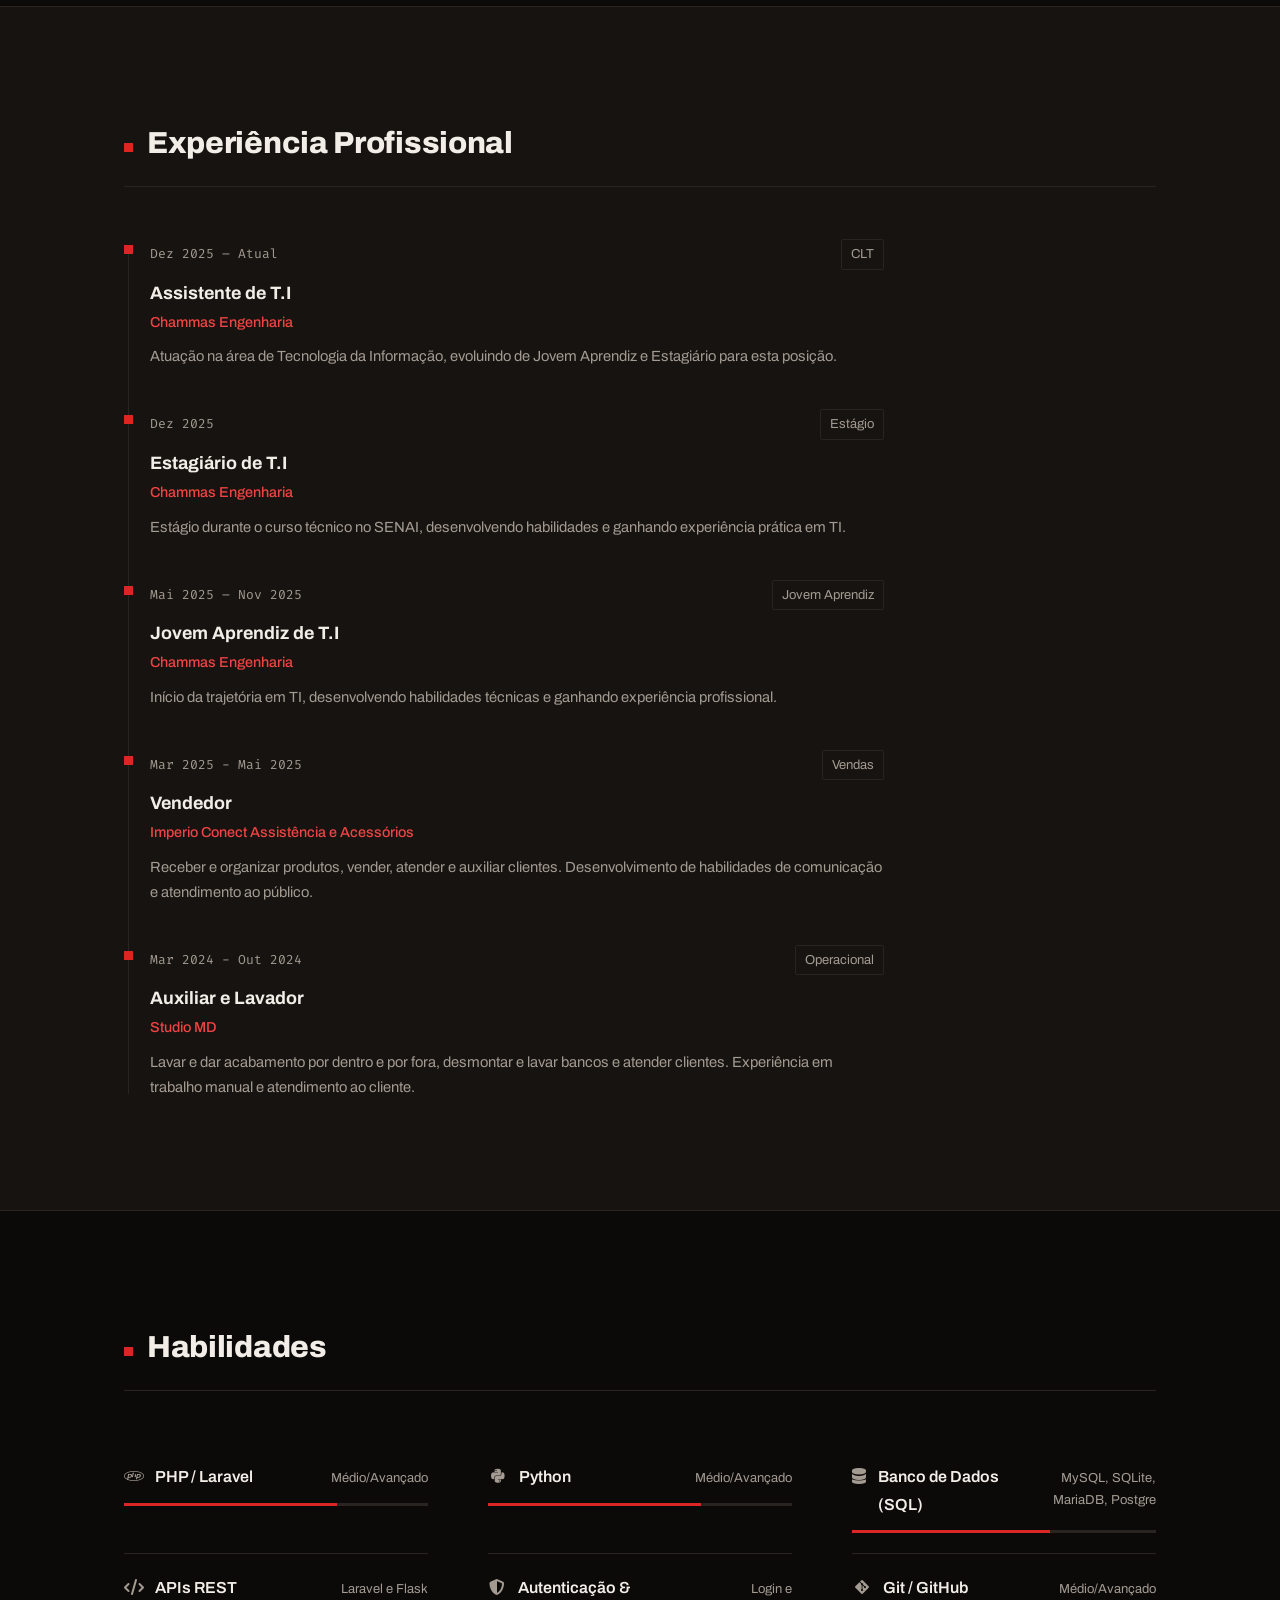
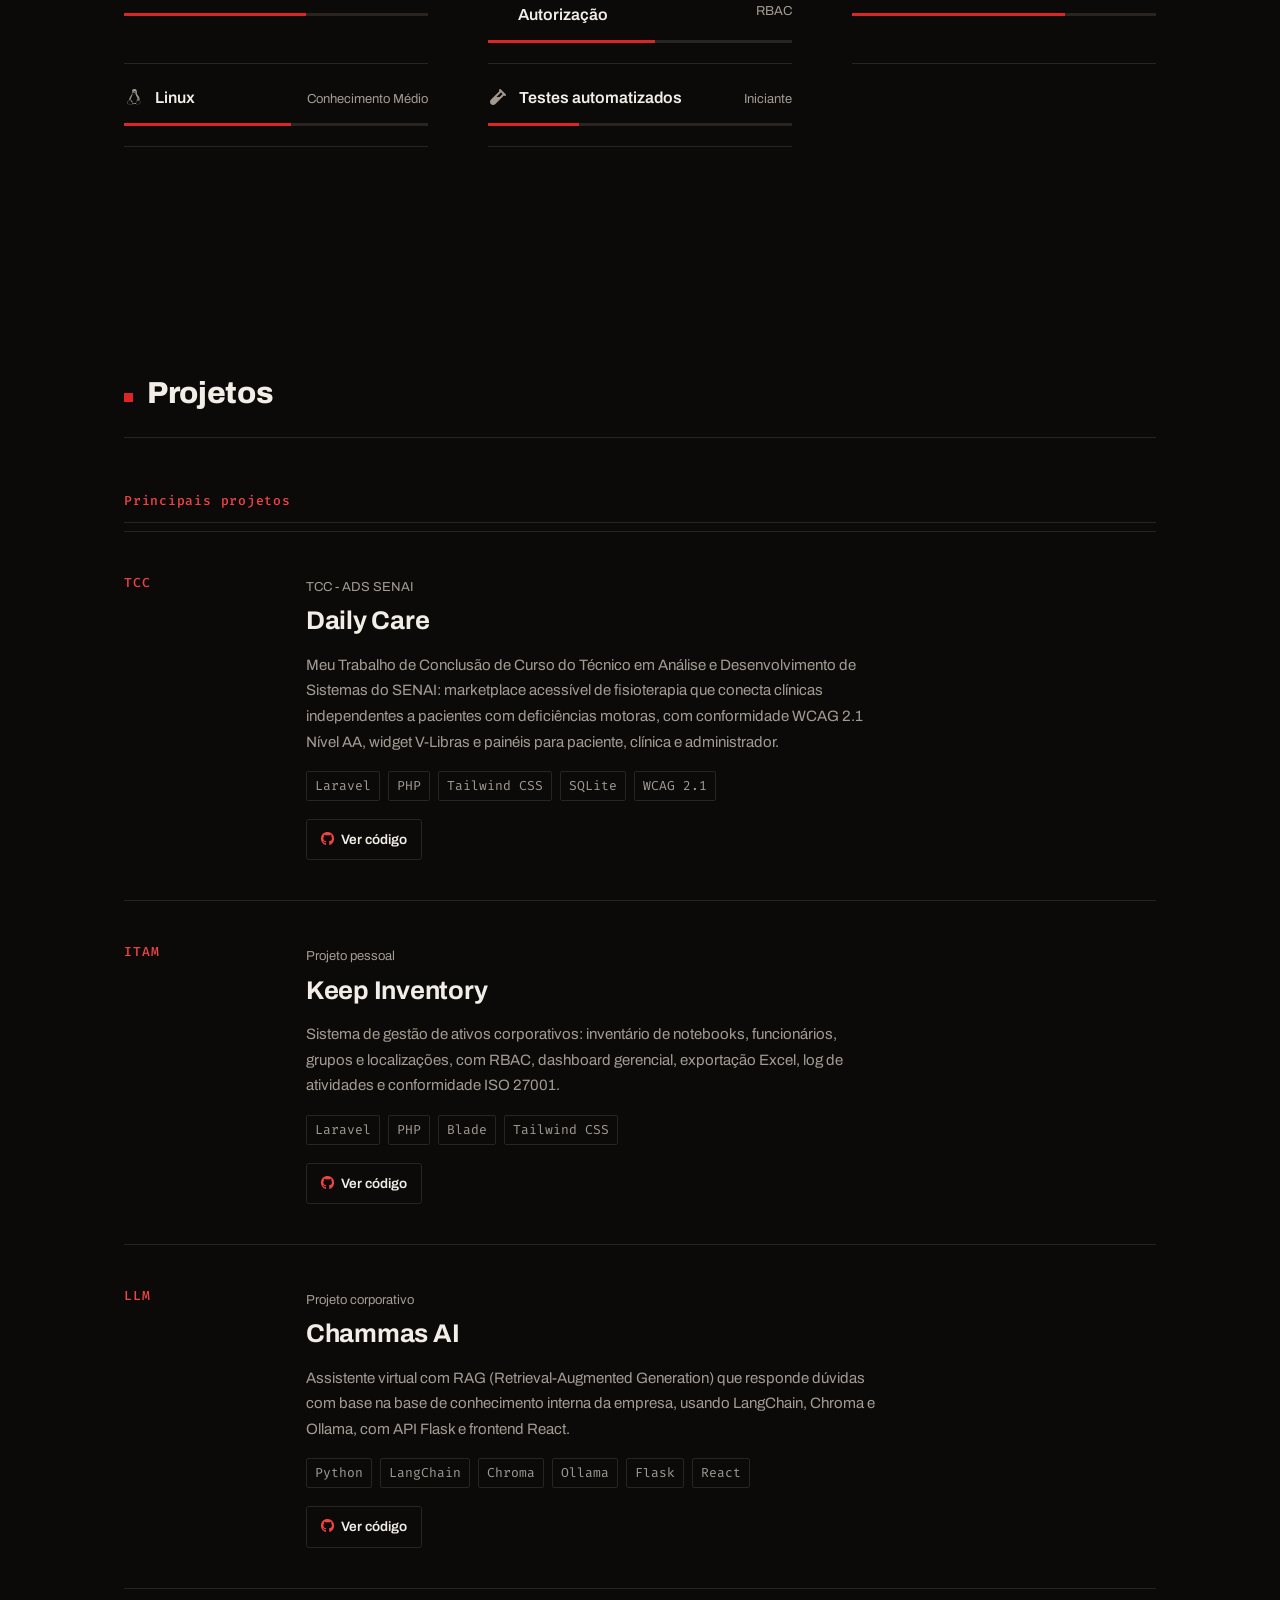
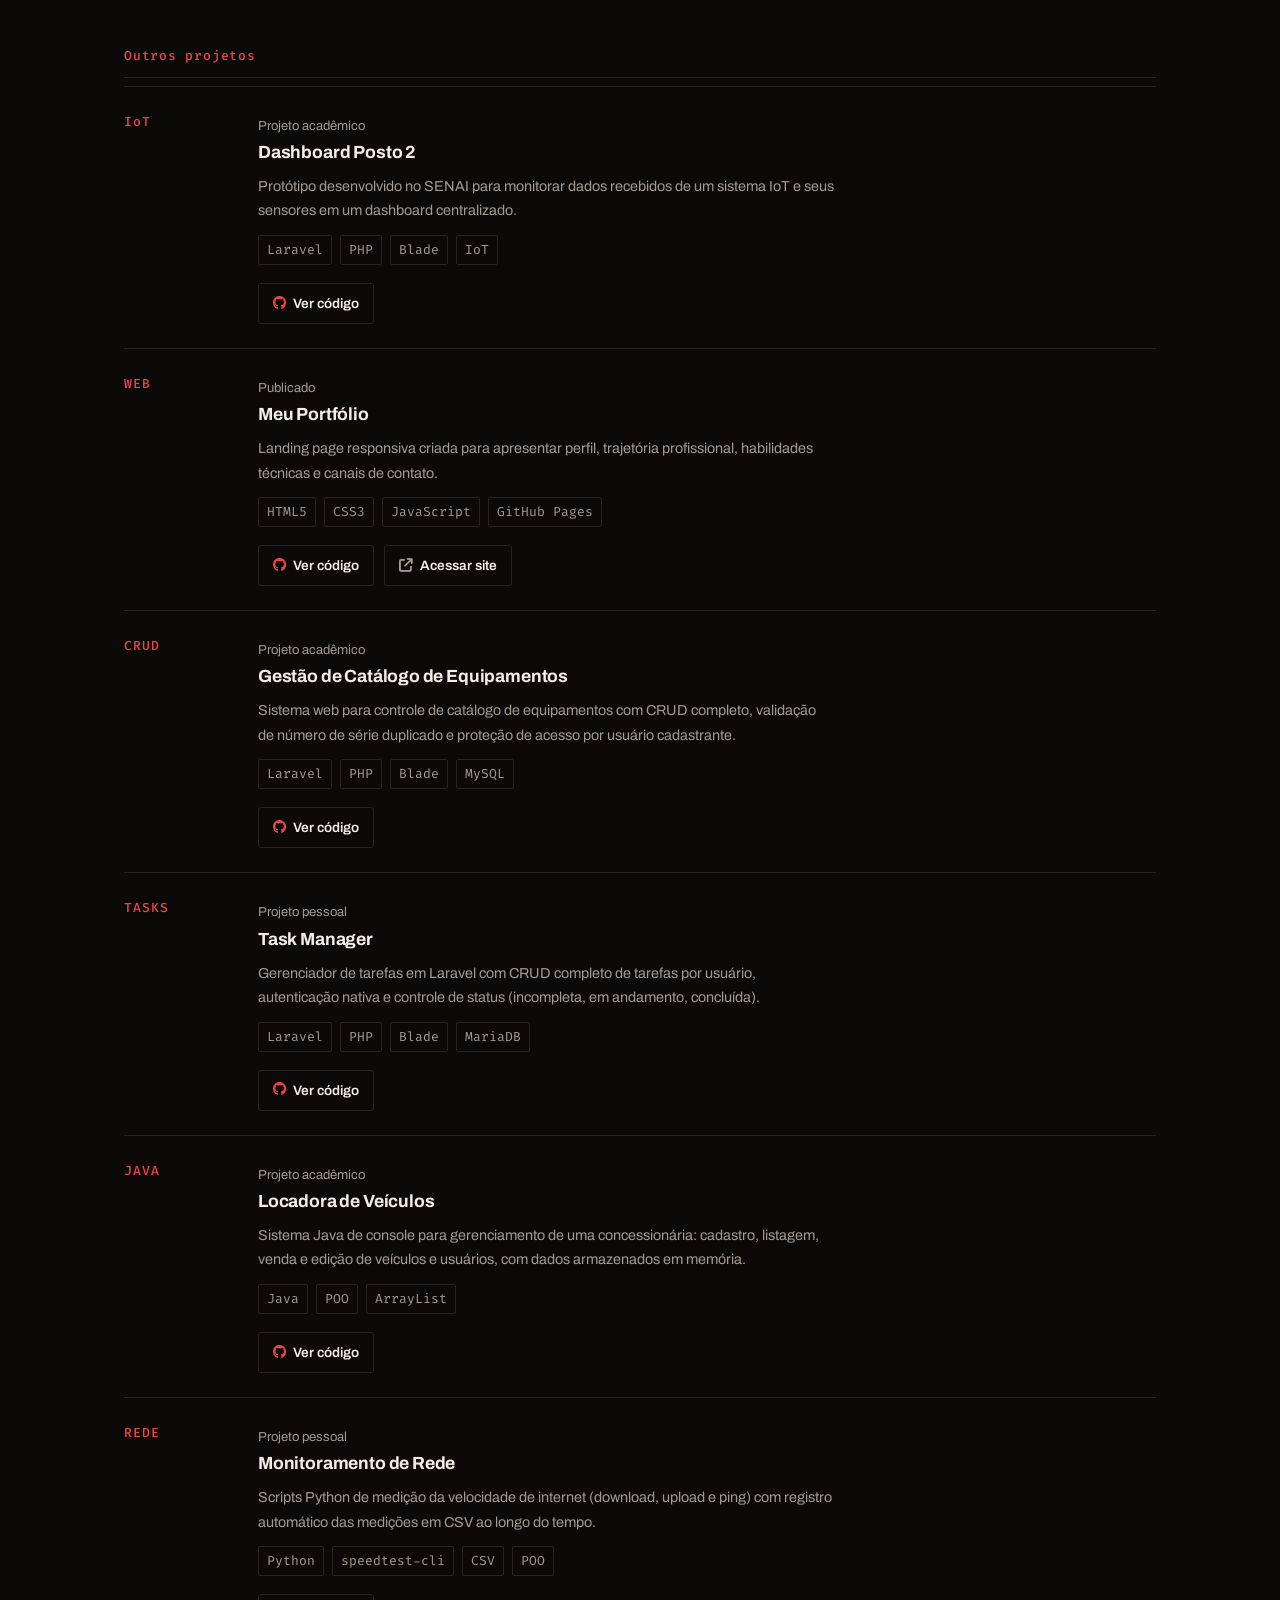
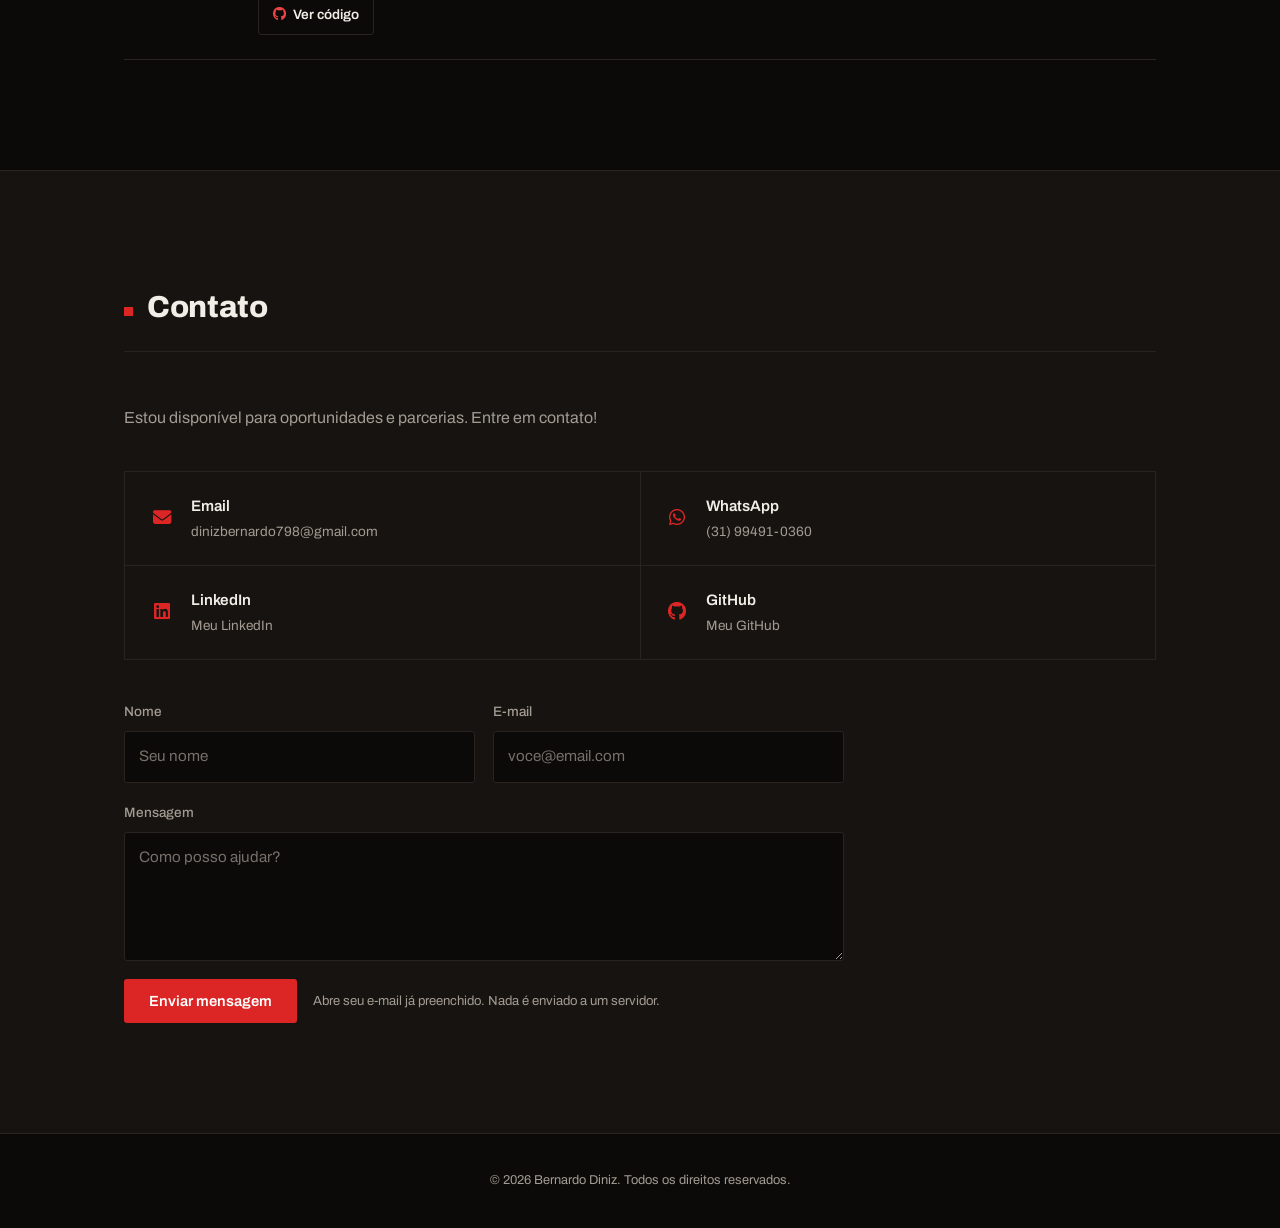
==== commit 5f1bb786: "feat: alterei o conteudo/textos na tela index.html" ====
--- a/index.html
+++ b/index.html
@@ -87,7 +87,7 @@
           <h2 class="hero-title">Técnico em Análise e Desenvolvimento de Sistemas</h2>
           <p class="hero-description">Profissional de TI em Belo Horizonte, MG. Formado em Análise e Desenvolvimento de
             Sistemas pelo SENAI, apaixonado por tecnologia e sempre em busca de novos desafios na área de
-            desenvolvimento.</p>
+            desenvolvimento e infraestruta na area de TI.</p>
           <div class="hero-buttons">
             <a href="#contact" class="btn btn-primary">Entre em Contato</a>
             <a href="curriculo.html" class="btn btn-secondary" target="_blank" rel="noopener">
@@ -100,7 +100,7 @@
         <div class="hero-decoration">
           <div class="code-block">
             <div class="code-head">perfil.js</div>
-            <pre><code><span class="code-keyword">const</span> <span class="code-var">desenvolvedor</span> = {
+            <pre><code><span class="code-keyword">const</span> <span class="code-var">profissional de TI</span> = {
                 <span class="code-prop">nome</span>: <span class="code-string">"Bernardo Diniz"</span>,
                 <span class="code-prop">formacao</span>: <span class="code-string">"ADS - SENAI"</span>,
                 <span class="code-prop">stack</span>: [<span class="code-string">"Python"</span>, <span
